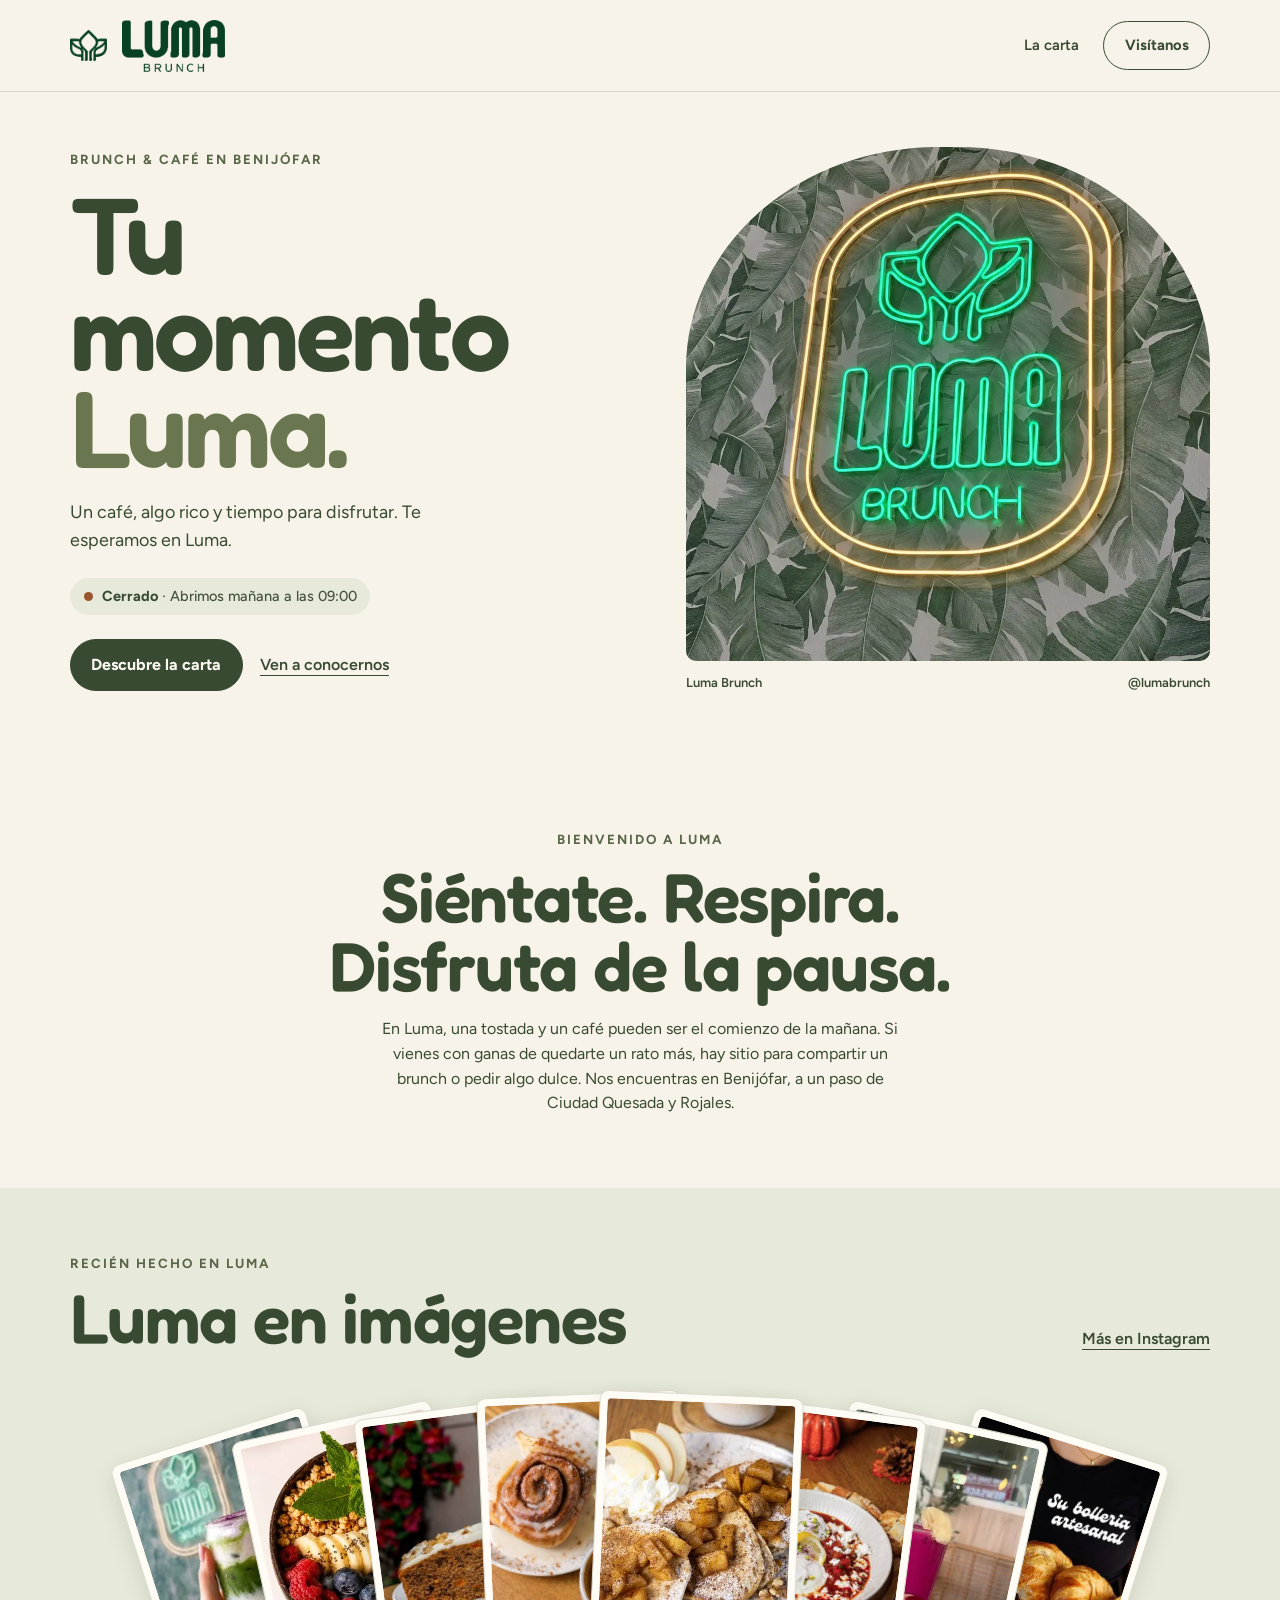
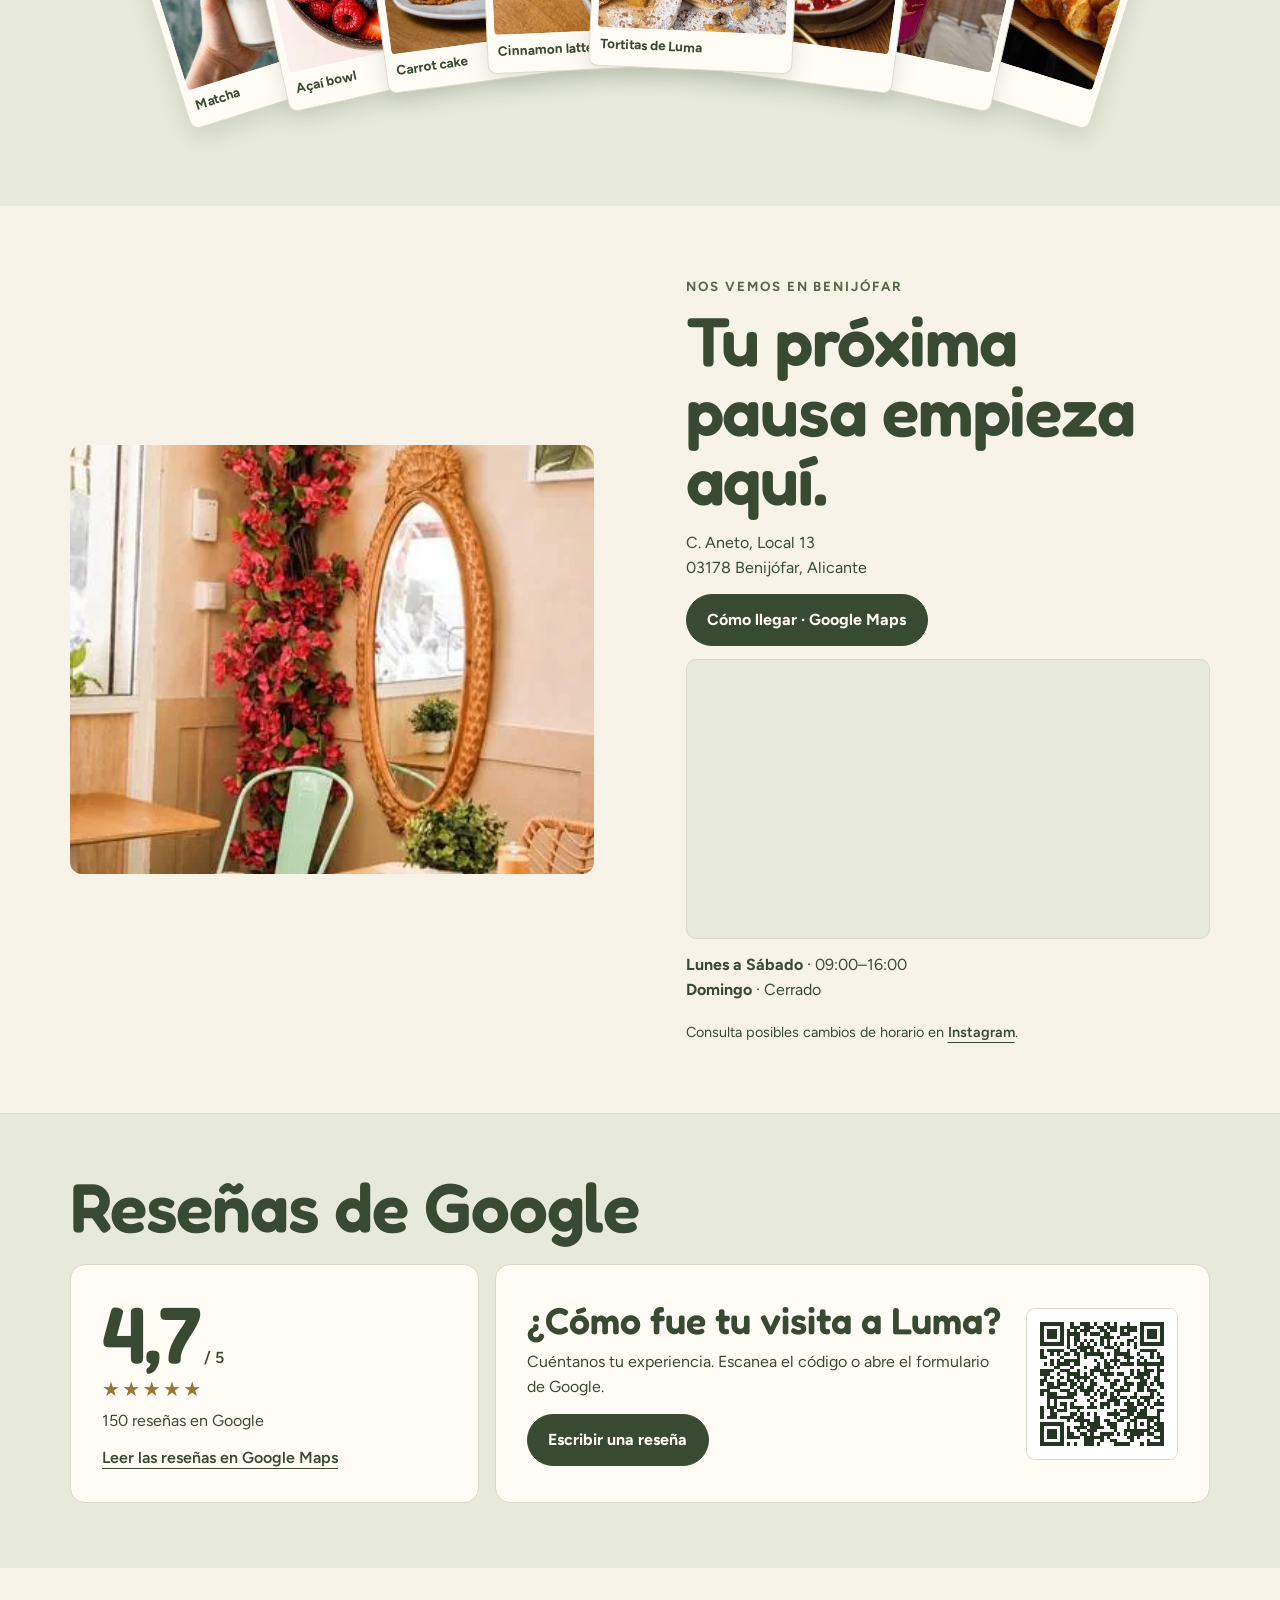
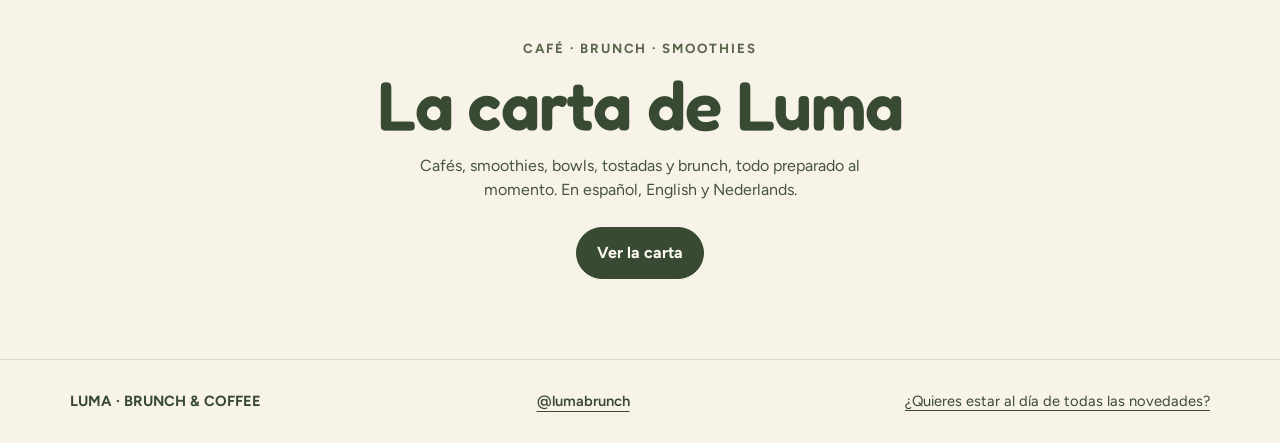
==== index.html @ 4e421f58 "SEO-basis: Restaurant- en Menu-gegevens, sitemap, robots, deelafbeelding, lichtere hero; carta als g" ====
<!doctype html>
<html lang="es">
<head>
<meta charset="utf-8">
<meta name="viewport" content="width=device-width,initial-scale=1">
<meta name="description" content="Brunch, desayunos y café en Benijófar, a un paso de Ciudad Quesada y Rojales. Tostadas, bowls, smoothies y zumos naturales. Lun–sáb 9:00–16:00.">
<link rel="canonical" href="https://luma-brunch.es/">
<link rel="icon" type="image/webp" href="home-assets/luma-flower.webp">
<meta name="theme-color" content="#f7f3e8">
<title>Brunch y desayunos en Benijófar | Luma Brunch &amp; Coffee</title>
<meta property="og:type" content="restaurant">
<meta property="og:site_name" content="Luma Brunch">
<meta property="og:locale" content="es_ES">
<meta property="og:url" content="https://luma-brunch.es/">
<meta property="og:title" content="Luma Brunch · Brunch y café en Benijófar">
<meta property="og:description" content="Brunch, desayunos, smoothies y bowls preparados al momento. Lun–sáb 9:00–16:00, Calle Aneto, Benijófar.">
<meta property="og:image" content="https://luma-brunch.es/home-assets/luma-compartir.jpg">
<meta property="og:image:width" content="1200">
<meta property="og:image:height" content="630">
<meta property="og:image:alt" content="Tortitas de Luma Brunch con manzana y canela">
<meta name="twitter:card" content="summary_large_image">
<script type="application/ld+json">{"@context":"https://schema.org","@type":"Restaurant","@id":"https://luma-brunch.es/#restaurant","name":"Luma Brunch","alternateName":"Luma Brunch & Coffee","description":"Brunch, desayunos, café de especialidad, smoothies, bowls y zumos naturales preparados al momento en Benijófar (Alicante), junto a Ciudad Quesada y Rojales.","url":"https://luma-brunch.es/","image":["https://luma-brunch.es/home-assets/luma-compartir.jpg","https://luma-brunch.es/home-assets/luma-neon.webp","https://luma-brunch.es/home-assets/interior.webp"],"logo":"https://luma-brunch.es/home-assets/luma-badge.webp","address":{"@type":"PostalAddress","streetAddress":"Calle Aneto, Local 13","addressLocality":"Benijófar","addressRegion":"Alicante","postalCode":"03178","addressCountry":"ES"},"hasMap":"https://maps.google.com/maps?cid=3795068254731016623","openingHoursSpecification":[{"@type":"OpeningHoursSpecification","dayOfWeek":["Monday","Tuesday","Wednesday","Thursday","Friday","Saturday"],"opens":"09:00","closes":"16:00"}],"servesCuisine":["Brunch","Desayunos","Café","Smoothies y bowls"],"priceRange":"€","hasMenu":"https://luma-brunch.es/carta/","areaServed":["Benijófar","Ciudad Quesada","Rojales","Costa Blanca"],"sameAs":["https://www.instagram.com/lumabrunch/","https://www.tiktok.com/@lumabrunch","https://maps.google.com/maps?cid=3795068254731016623"]}</script>
<link rel="preconnect" href="https://fonts.googleapis.com">
<link rel="preconnect" href="https://fonts.gstatic.com" crossorigin>
<link rel="stylesheet" href="https://fonts.googleapis.com/css2?family=Fredoka:wght@500;600;700&family=Figtree:wght@400;500;600;700&display=swap">
<style>
:root{--cream:#f7f3e8;--green:#394a32;--olive:#77815a;--line:#d9d9c9;--soft:#e7e9da;--paper:#fffcf5;--headline:Fredoka,"Arial Rounded MT Bold",system-ui,sans-serif;--body:Figtree,system-ui,sans-serif}
*{box-sizing:border-box}html{scroll-behavior:smooth}body{margin:0;background:var(--cream);color:var(--green);font:1rem/1.55 var(--body)}
a{color:inherit;text-decoration:none}img{display:block;width:100%;height:auto}button{font:inherit;color:inherit}a:focus-visible,button:focus-visible{outline:3px solid #96613b;outline-offset:4px}figure,p,h1,h2{margin:0}
.wrap{width:min(1140px,calc(100% - 72px));margin-inline:auto}
.skip{position:absolute;top:-100px}.skip:focus{top:8px;left:8px;background:var(--paper);z-index:12;padding:.75rem}
header{border-bottom:1px solid var(--line)}.top{display:flex;align-items:center;justify-content:space-between;gap:24px;min-height:91px}.brand{display:flex;align-items:center;gap:10px}.brand .flower{width:37px;height:37px;object-fit:contain}.brand .wordmark{width:113px;height:52px;object-fit:contain}
nav,.actions{display:flex;align-items:center;gap:24px;flex-wrap:wrap}nav a{font-size:.925rem;font-weight:600}
.button{display:inline-flex;align-items:center;justify-content:center;padding:.78rem 1.28rem;border-radius:100px;color:var(--paper);background:var(--green);border:1px solid var(--green);font-weight:700;min-height:44px}.outline{color:var(--green);background:transparent}.button:hover{background:#4d5d42;color:var(--paper)}.text-link{text-decoration:underline;text-underline-offset:5px;font-weight:600}
.eyebrow{font-weight:700;font-size:.83rem;letter-spacing:.15em;text-transform:uppercase;color:#586548}
.hero{padding-block:55px 59px;display:grid;grid-template-columns:1fr 1fr;gap:8%;align-items:center}.hero h1{font:600 clamp(4.2rem,8.5vw,8.15rem)/.89 var(--headline);letter-spacing:-.027em;margin:16px 0 22px}.hero h1 span{display:block;color:#697650}.intro{max-width:22rem;font-size:1.12rem}
.status{margin-top:24px;display:inline-flex;align-items:center;gap:9px;max-width:100%;padding:.48rem .85rem;border-radius:100px;background:var(--soft);font-weight:700;font-size:.91rem}.dot{width:9px;height:9px;border-radius:100%;background:#9b552e;flex:none}.status[data-state=open] .dot{background:#427345}.status .detail{font-weight:500;color:#46543d}
.hero h1 .hero-kicker{display:block;margin:0 0 16px;font:700 .83rem/1.55 var(--body);letter-spacing:.15em;text-transform:uppercase;color:#586548}.hero h1.hero-title-seo{margin-top:0}.actions{gap:17px;margin-top:24px}.hero-photo img{border-radius:48% 48% 10px 10px / 43% 43% 10px 10px;aspect-ratio:1.02;object-fit:cover}.hero-photo figcaption{display:flex;justify-content:space-between;gap:12px;margin-top:12px;font-size:.81rem;font-weight:600}

.welcome{text-align:center;padding:77px 0 72px}.welcome p:last-child{max-width:525px;margin:auto}.welcome h2{margin:12px 0 17px}
h2{font:600 clamp(2.5rem,5.4vw,4.6rem)/1 var(--headline);letter-spacing:-.018em}
.bar{background:var(--soft);padding:65px 0 62px;overflow:hidden}.bar h2{margin-top:9px}.bar-head{display:flex;align-items:end;justify-content:space-between;gap:20px}.bar-head .text-link{flex:none}
.fan{position:relative;height:clamp(240px,30vw,380px);margin:12px auto 0;max-width:1050px;isolation:isolate}.photo-card{--spread:clamp(55px,9vw,112px);--lift:12px;position:absolute;top:30px;left:50%;width:clamp(116px,16.8vw,204px);padding:7px 7px 11px;border:1px solid #dddccf;border-radius:9px;background:var(--paper);box-shadow:0 8px 22px #394a3226;text-align:left;cursor:pointer;transform:translateX(calc(-50% + var(--offset) * var(--spread))) translateY(calc(var(--distance) * var(--lift))) rotate(calc(var(--offset) * 5deg));z-index:calc(7 - var(--distance));transition:transform .28s ease,box-shadow .28s ease}
.photo-card img{aspect-ratio:.82;object-fit:cover;border-radius:4px}.photo-card span{display:block;padding:6px 3px 0;font-weight:700;font-size:.84rem}.photo-card:hover,.photo-card:focus-visible{z-index:10;transform:translateX(calc(-50% + var(--offset) * var(--spread))) translateY(calc(var(--distance) * var(--lift) - 13px)) rotate(0);box-shadow:0 13px 30px #394a3240}
.visit{display:grid;grid-template-columns:1fr 1fr;gap:8%;align-items:center;padding-block:70px}.visit img{border-radius:12px;aspect-ratio:1.22;object-fit:cover}.visit h2{margin:10px 0 17px}.visit address{font-style:normal}.hours{margin:14px 0 18px}.note{margin:15px 0 0;font-size:.9rem}
footer{border-top:1px solid var(--line);padding:22px 0}.footer{display:flex;align-items:center;justify-content:space-between;gap:14px;flex-wrap:wrap;font-size:.92rem}
dialog{border:1px solid var(--line);border-radius:12px;padding:14px;background:var(--paper);color:var(--green);max-width:min(90vw,620px);max-height:92dvh;overflow:auto}dialog::backdrop{background:#242e22c7}dialog img{max-height:69dvh;object-fit:contain;width:auto;max-width:100%;margin:auto;border-radius:6px}dialog figcaption{text-align:center;font-weight:700;margin-top:8px}dialog form{text-align:right;margin-bottom:8px}dialog button{cursor:pointer}
@media(max-width:850px){.bar{padding-bottom:44px}.bar-head{align-items:start;flex-direction:column}.fan{margin-top:10px}}
@media(max-width:700px){.wrap{width:calc(100% - 36px)}.top{min-height:72px;gap:10px}.brand .flower{width:29px;height:29px}.brand .wordmark{width:82px;height:38px}nav{gap:11px}nav .hide-small{display:none}nav .button{padding-inline:.83rem}.hero,.visit{grid-template-columns:1fr;gap:30px;padding-block:36px}.hero h1{font-size:clamp(3.65rem,14vw,5.3rem)}.hero-photo img{aspect-ratio:1.12}.welcome{padding-block:49px}.bar{padding-block:48px 34px}.fan{height:auto;display:flex;gap:9px;overflow-x:auto;scroll-snap-type:x mandatory;padding:8px 5px 16px;margin:17px -6px 0}.photo-card,.photo-card:hover,.photo-card:focus-visible{position:relative;inset:auto;flex:0 0 43%;max-width:175px;min-width:108px;transform:none;scroll-snap-align:start}.visit img{aspect-ratio:1.4}}
@media(prefers-reduced-motion:reduce){html{scroll-behavior:auto}.photo-card{transition:none}}

.reviews{background:var(--soft);border-top:1px solid var(--line);padding-block:58px 65px}
.reviews h2{margin:0 0 23px}
.review-grid{display:grid;grid-template-columns:minmax(0,.8fr) minmax(0,1.4fr);gap:16px}
.review-card{background:var(--paper);border:1px solid var(--line);border-radius:15px;padding:clamp(18px,3vw,31px)}
.review-rating{font:600 clamp(3rem,7vw,5rem)/.95 var(--headline);letter-spacing:-.03em;margin-bottom:6px}
.review-rating small{font:600 1rem var(--body);letter-spacing:0}
.review-stars{display:block;width:max-content;font-size:1.25rem;letter-spacing:.12em;line-height:1.1;color:#9a7537;margin-bottom:9px}
.review-card .text-link{display:inline-block;margin-top:12px}
.review-prompt{display:grid;grid-template-columns:minmax(0,1fr) clamp(110px,14vw,152px);gap:20px;align-items:center}
.review-prompt h3{font:600 clamp(1.55rem,3vw,2.35rem)/1.03 var(--headline);margin:0 0 10px}
.review-prompt .button{margin-top:15px}
.review-qr{display:block;background:white;border:1px solid var(--line);border-radius:9px;overflow:hidden}
.review-qr img{display:block;width:100%;height:auto;aspect-ratio:1}
@media(max-width:700px){.reviews{padding-block:44px 48px}.review-grid{grid-template-columns:1fr}}
@media(max-width:425px){.review-prompt{grid-template-columns:1fr}.review-qr{width:120px}}
.visit-map{display:block;width:100%;height:245px;margin:13px 0 0;border:1px solid var(--line);border-radius:10px;background:var(--soft)}
.menu-full{padding-block:60px;text-align:left}
.menu-full>h2{margin-bottom:20px}
.menu-language{display:flex;gap:8px;flex-wrap:wrap;margin-bottom:16px}
.menu-full button{cursor:pointer}

.menu-controls{position:sticky;top:0;z-index:11;background:var(--cream);padding:10px 0;border-block:1px solid var(--line)}
.menu-controls input{display:block;width:min(100%,380px);padding:10px 14px;border:1px solid #9ca288;border-radius:8px;background:var(--paper);color:var(--green);font:inherit}
.menu-categories{display:flex;flex-wrap:nowrap;gap:8px;overflow-x:auto;padding:8px 4px 3px}
.menu-categories a{white-space:nowrap;background:var(--paper);border:1px solid var(--line);padding:6px 12px;border-radius:99px;font-size:.9rem}
.menu-categories a[aria-current=true]{background:var(--green);color:var(--paper)}
.menu-category{padding-top:24px;scroll-margin-top:126px}
.menu-category h3{font:600 clamp(1.8rem,4vw,2.7rem)/1.05 var(--headline);margin:0 0 12px}
.menu-items{display:grid;grid-template-columns:repeat(2,minmax(0,1fr));gap:8px 16px}
.menu-item{border:1px solid var(--line);border-radius:10px;padding:10px 12px;background:var(--paper)}
.menu-item-heading{display:flex;justify-content:space-between;align-items:baseline;gap:10px}
.menu-item h4{margin:0;font-size:1rem}
.menu-item strong{white-space:nowrap}
.menu-item p,.menu-notes p{white-space:pre-line;margin:4px 0;font-size:.94rem}
.menu-notes{margin:10px 0 0}.menu-item img{max-width:250px;margin-top:8px;border-radius:8px}.menu-item summary{cursor:pointer}
.menu-empty{margin-top:18px}
@media(max-width:700px){.menu-full{padding-block:42px}.menu-items{grid-template-columns:1fr}}

.menu-lang-input{position:absolute;width:1px;height:1px;margin:0;overflow:hidden;clip-path:inset(50%)}
.menu-language label{cursor:pointer}
.menu-panel{display:none}
.menu-full [hidden]{display:none!important}
#luma-lang-es:checked~#luma-menu-es,#luma-lang-en:checked~#luma-menu-en,#luma-lang-nl:checked~#luma-menu-nl{display:block}
#luma-lang-es:checked~.menu-language [for=luma-lang-es],#luma-lang-en:checked~.menu-language [for=luma-lang-en],#luma-lang-nl:checked~.menu-language [for=luma-lang-nl]{background:var(--green);color:var(--paper)}
#luma-lang-es:focus-visible~.menu-language [for=luma-lang-es],#luma-lang-en:focus-visible~.menu-language [for=luma-lang-en],#luma-lang-nl:focus-visible~.menu-language [for=luma-lang-nl]{outline:3px solid #96613b;outline-offset:4px}
.menu-categories a[aria-current=true]{background:var(--green);color:var(--paper)}

.menu-link{text-align:center;padding:70px 0 80px}.menu-link h2{margin:12px 0 14px}.menu-link p:not(.eyebrow){max-width:30rem;margin:0 auto 24px;color:#46543d}
.newsletter-trigger{border:0;padding:8px 0;background:none;color:inherit;cursor:pointer;font:inherit;text-decoration:underline;text-underline-offset:4px}
.newsletter-dialog{box-sizing:border-box;width:min(580px,calc(100% - 24px));max-height:calc(100% - 24px);overflow:auto;padding:18px;border:1px solid #d9d9c9;border-radius:16px;background:#f7f3e8;color:#394a32}
.newsletter-dialog::backdrop{background:#232d22ad}
.newsletter-close{display:block;margin-left:auto;min-width:44px;min-height:44px;border:0;border-radius:6px;background:transparent;color:inherit;font-size:24px;cursor:pointer}
.newsletter-dialog .nl-top{display:flex;align-items:flex-start;justify-content:space-between;text-align:left;padding:4px 6px 14px;margin:0}.newsletter-dialog .nl-logo{width:64px;height:auto;display:block;margin:0}.newsletter-dialog .nl-top .newsletter-close{margin:0}
.newsletter-dialog .nl-form,.newsletter-dialog .nl-done{padding:0 6px 4px;margin:0;text-align:left}
.newsletter-dialog h2{font:600 clamp(2rem,6vw,2.7rem)/1 var(--headline);letter-spacing:-.018em;margin:0 0 12px}.newsletter-dialog h2 span{color:#697650}
.newsletter-dialog .nl-lead{font-size:1rem;margin:0 0 18px;color:#46543d}
.nl-field{display:block;margin-bottom:14px}.nl-field span{display:block;font-weight:700;font-size:.9rem;margin-bottom:6px}
.nl-field input{box-sizing:border-box;width:100%;min-height:46px;padding:.65rem .9rem;border:1px solid #c9ccb8;border-radius:10px;background:var(--paper);color:var(--green);font:inherit;font-size:1rem}
.nl-field input:focus-visible{outline:3px solid #96613b;outline-offset:2px;border-color:var(--green)}
.nl-check{display:flex;gap:10px;align-items:flex-start;margin:4px 0 18px;font-size:.88rem;line-height:1.45;cursor:pointer}.nl-check input{width:20px;height:20px;margin:1px 0 0;flex:none;accent-color:var(--green)}
.nl-hp{position:absolute!important;left:-9999px;width:1px;height:1px;overflow:hidden}
.nl-submit{width:100%;cursor:pointer;font-size:1rem}.nl-submit[disabled]{opacity:.6;cursor:wait}
.newsletter-dialog .nl-msg{min-height:1.2em;margin:10px 0 0;font-weight:600;color:#9b552e}
.newsletter-dialog .nl-legal{margin:14px 6px 2px;font-size:.78rem;color:#6c7161}
.newsletter-dialog p{margin:8px 0;font-size:13px}

.visit-directions{display:flex;align-items:center;gap:12px;flex-wrap:wrap;margin-top:14px}
.visit-directions .button{max-width:100%}
.visit-map{height:clamp(225px,34vw,280px)}
</style>
<link rel="stylesheet" href="tostada-options.css">
</head>
<body id="inicio">
<a class="skip" href="#contenido">Saltar al contenido</a>
<header>
  <div class="wrap top">
    <a class="brand" href="#inicio" aria-label="Luma Brunch"><img class="flower" src="home-assets/luma-flower.webp" alt=""><img class="wordmark" src="home-assets/luma-wordmark.webp" alt=""></a>
    <nav aria-label="Navegación principal">
      <a href="carta/">La carta</a><a class="button outline" href="#visitanos">Visítanos</a>
    </nav>
  </div>
</header>
<main id="contenido">
  <section class="wrap hero" aria-labelledby="hero-title">
    <div>
      <h1 id="hero-title" class="hero-title-seo"><span class="eyebrow hero-kicker">Brunch &amp; café en Benijófar</span>Tu momento <span>Luma.</span></h1>
      <p class="intro">Un café, algo rico y tiempo para disfrutar. Te esperamos en Luma.</p>
      <div class="status" id="opening-status" aria-live="polite"><span class="dot" aria-hidden="true"></span><span><span id="opening-label">Horario</span><span class="detail" id="opening-detail"> · Lun–sáb 09:00–16:00</span></span></div>
      <div class="actions"><a class="button" href="carta/">Descubre la carta</a><a class="text-link" href="#visitanos">Ven a conocernos</a></div>
    </div>
    <figure class="hero-photo"><img src="home-assets/luma-neon.webp" alt="Letrero luminoso de Luma Brunch en el interior del local, Benijófar" width="1000" height="1333" fetchpriority="high"><figcaption><span>Luma Brunch</span><span>@lumabrunch</span></figcaption></figure>
  </section>

  <section class="wrap welcome" aria-labelledby="welcome-title">
    <p class="eyebrow">Bienvenido a Luma</p>
    <h2 id="welcome-title">Siéntate. Respira.<br>Disfruta de la pausa.</h2>
    <p>En Luma, una tostada y un café pueden ser el comienzo de la mañana. Si vienes con ganas de quedarte un rato más, hay sitio para compartir un brunch o pedir algo dulce. Nos encuentras en Benijófar, a un paso de Ciudad Quesada y Rojales.</p>
  </section>
  <section class="bar" id="barra" aria-labelledby="bar-title">
    <div class="wrap">
      <div class="bar-head"><div><p class="eyebrow">Recién hecho en Luma</p><h2 id="bar-title">Luma en imágenes</h2></div><a class="text-link" href="https://www.instagram.com/lumabrunch/">Más en Instagram</a></div>
      <div class="fan">
        <button type="button" class="photo-card" style="--offset:-3.5;--distance:3" aria-haspopup="dialog"><img src="home-assets/matcha.webp" alt="" loading="lazy"><span>Matcha</span></button>
        <button type="button" class="photo-card" style="--offset:-2.5;--distance:2" aria-haspopup="dialog"><img src="home-assets/acai.webp" alt="" loading="lazy"><span>Açaí bowl</span></button>
        <button type="button" class="photo-card" style="--offset:-1.5;--distance:1" aria-haspopup="dialog"><img src="home-assets/carrot-cake.webp" alt="" loading="lazy"><span>Carrot cake</span></button>
        <button type="button" class="photo-card" style="--offset:-0.5;--distance:0" aria-haspopup="dialog"><img src="home-assets/cinnamon-latte.webp" alt="" loading="lazy"><span>Cinnamon latte</span></button>
        <button type="button" class="photo-card" style="--offset:0.5;--distance:0" aria-haspopup="dialog"><img src="home-assets/tortitas.webp" alt="" loading="lazy"><span>Tortitas de Luma</span></button>
        <button type="button" class="photo-card" style="--offset:1.5;--distance:1" aria-haspopup="dialog"><img src="home-assets/shakshuka.webp" alt="" loading="lazy"><span>Shakshuka</span></button>
        <button type="button" class="photo-card" style="--offset:2.5;--distance:2" aria-haspopup="dialog"><img src="home-assets/pink-dragon.webp" alt="" loading="lazy"><span>Pink Dragon</span></button>
        <button type="button" class="photo-card" style="--offset:3.5;--distance:3" aria-haspopup="dialog"><img src="home-assets/croissants.webp" alt="" loading="lazy"><span>Croissants</span></button>
      </div>
    </div>
  </section>
  <section class="wrap visit" id="visitanos" aria-labelledby="visit-title">
    <img src="home-assets/interior.webp" alt="Interior de Luma Brunch" loading="lazy">
    <div><p class="eyebrow">Nos vemos en Benijófar</p><h2 id="visit-title">Tu próxima pausa empieza aquí.</h2>
    <address>C. Aneto, Local 13<br>03178 Benijófar, Alicante</address>
    <div class="visit-directions"><a class="button" href="https://maps.google.com/maps?cid=3795068254731016623" target="_blank" rel="noopener">Cómo llegar · Google Maps</a></div>
    <iframe class="visit-map" src="https://www.google.com/maps?cid=3795068254731016623&amp;z=18&amp;hl=es&amp;output=embed" title="Luma Brunch · C. Aneto, Local 13, en Google Maps" loading="lazy" referrerpolicy="strict-origin-when-cross-origin" allowfullscreen></iframe>
    <p class="hours"><strong>Lunes a Sábado</strong> · 09:00–16:00<br><strong>Domingo</strong> · Cerrado</p>
    
    <p class="note">Consulta posibles cambios de horario en <a class="text-link" href="https://www.instagram.com/stories/highlights/18097013110652915/">Instagram</a>.</p></div>
  </section>

  <section class="reviews" id="resenas" aria-labelledby="reviews-title">
    <div class="wrap">
      <h2 id="reviews-title">Reseñas de Google</h2>
      <div class="review-grid">
        <div class="review-card">
          <p class="review-rating">4,7<small> / 5</small></p>
          <span class="review-stars" aria-hidden="true">★★★★★</span>
          <p>150 reseñas en Google</p>
          <a class="text-link" href="https://www.google.com/maps/search/?api=1&amp;query=Luma+Brunch+Calle+Aneto+13+Benijofar&amp;query_place_id=ChIJ2-4PcumvYw0Rr5madXjKqjQ" target="_blank" rel="noopener">Leer las reseñas en Google Maps</a>
        </div>
        <div class="review-card review-prompt">
          <div>
            <h3>¿Cómo fue tu visita a Luma?</h3>
            <p>Cuéntanos tu experiencia. Escanea el código o abre el formulario de Google.</p>
            <a class="button" href="https://search.google.com/local/writereview?placeid=ChIJ2-4PcumvYw0Rr5madXjKqjQ" target="_blank" rel="noopener">Escribir una reseña</a>
          </div>
          <a class="review-qr" href="https://search.google.com/local/writereview?placeid=ChIJ2-4PcumvYw0Rr5madXjKqjQ" target="_blank" rel="noopener" aria-label="Abrir el formulario de reseñas de Google">
            <img src="[data-uri]" alt="Código QR para escribir una reseña de Luma Brunch en Google" width="152" height="152" loading="lazy">
          </a>
        </div>
      </div>
    </div>
  </section>
<section class="wrap menu-full menu-link" id="carta" aria-labelledby="menu-title">
  <p class="eyebrow">Café · Brunch · Smoothies</p>
  <h2 id="menu-title">La carta de Luma</h2>
  <p>Cafés, smoothies, bowls, tostadas y brunch, todo preparado al momento. En español, English y Nederlands.</p>
  <a class="button" href="carta/">Ver la carta</a>
</section>
</main>
<footer><div class="wrap footer"><strong>LUMA · BRUNCH &amp; COFFEE</strong><a class="text-link" href="https://www.instagram.com/lumabrunch/">@lumabrunch</a><button class="newsletter-trigger" id="newsletter-trigger" type="button" aria-haspopup="dialog">¿Quieres estar al día de todas las novedades?</button></div></footer>
<dialog id="newsletter" class="newsletter-dialog" aria-labelledby="nl-title">
  <form method="dialog" class="nl-top"><img class="nl-logo" src="home-assets/luma-badge.webp" alt="Luma Brunch" width="84" height="111"><button class="newsletter-close" aria-label="Cerrar" autofocus>×</button></form>
  <form class="nl-form" id="nl-form" novalidate>
    <h2 id="nl-title">Un momento Luma<br><span>en tu correo.</span></h2>
    <p class="nl-lead">Recibe las novedades de Luma, los especiales de brunch y las bebidas de temporada.</p>
    <label class="nl-field"><span>Nombre</span><input name="naam" type="text" autocomplete="given-name" maxlength="100"></label>
    <label class="nl-field"><span>Correo electrónico</span><input name="email" type="email" autocomplete="email" placeholder="nombre@ejemplo.com" required maxlength="254"></label>
    <label class="nl-hp" aria-hidden="true">Web<input name="web" type="text" tabindex="-1" autocomplete="off"></label>
    <label class="nl-check"><input name="toestemming" type="checkbox" required><span>Acepto recibir correos de Luma Brunch con novedades y ofertas. Puedo darme de baja en cualquier momento.</span></label>
    <button class="button nl-submit" type="submit">Suscribirme</button>
    <p class="nl-msg" role="status" aria-live="polite"></p>
  </form>
  <div class="nl-done" hidden>
    <h2>¡Gracias! <span>💚</span></h2>
    <p>Ya estás en la lista. Muy pronto recibirás nuestras novedades.</p>
  </div>
  <p class="nl-legal">Luma Brunch usará tu nombre y correo solo para enviarte novedades. Puedes darte de baja en cualquier momento desde el enlace de nuestros correos.</p>
</dialog>
<dialog id="photo-dialog" aria-labelledby="photo-title">
  <form method="dialog"><button class="button outline">Cerrar</button></form>
  <figure><img id="full-photo" alt=""><figcaption id="photo-title"></figcaption></figure>
</dialog>
<script>
const localClock = new Intl.DateTimeFormat("en-GB", {
  timeZone: "Europe/Madrid", weekday: "short", hour: "2-digit", minute: "2-digit", hourCycle: "h23"
});

function openingStatus(date) {
  const parts = Object.fromEntries(localClock.formatToParts(date).map(({type, value}) => [type, value]));
  const minutes = Number(parts.hour) * 60 + Number(parts.minute);
  if (parts.weekday === "Sun") return ["closed", "Cerrado", "Abrimos mañana a las 09:00"];
  if (minutes < 540) return ["closed", "Cerrado", "Abrimos hoy a las 09:00"];
  if (minutes < 960) return ["open", "Abierto ahora", "Hasta las 16:00"];
  return ["closed", "Cerrado", parts.weekday === "Sat" ? "Abrimos el lunes a las 09:00" : "Abrimos mañana a las 09:00"];
}

function updateHours() {
  const [state, label, detail] = openingStatus(new Date());
  document.getElementById("opening-status").dataset.state = state;
  const labelNode = document.getElementById("opening-label");
  const detailNode = document.getElementById("opening-detail");
  if (labelNode.textContent !== label) labelNode.textContent = label;
  if (detailNode.textContent !== " · " + detail) detailNode.textContent = " · " + detail;
}

updateHours();
setInterval(updateHours, 15000);
document.addEventListener("visibilitychange", updateHours);

const dialog = document.getElementById("photo-dialog");
const fullPhoto = document.getElementById("full-photo");
const title = document.getElementById("photo-title");
document.querySelectorAll(".photo-card").forEach(card => {
  card.addEventListener("click", () => {
    fullPhoto.src = card.querySelector("img").src;
    title.textContent = card.querySelector("span").textContent;
    dialog.showModal();
  });
});
dialog.addEventListener("click", event => {
  if (event.target === dialog) dialog.close();
});
</script>


<script>
document.querySelectorAll('.menu-panel').forEach(panel => {
  const search = panel.querySelector('input[type=search]');
  const categories = [...panel.querySelectorAll('.menu-category')];
  const navigation = panel.querySelector('.menu-categories');
  const links = [...navigation.querySelectorAll('a')];
  const empty = panel.querySelector('.menu-empty');
  search.hidden = false;

  function filter() {
    const query = search.value.trim().toLocaleLowerCase(panel.lang);
    for (const category of categories) {
      const items = [...category.querySelectorAll('.menu-item')];
      for (const item of items) {
        const name = item.querySelector('h4').textContent;
        const description = item.querySelector('p')?.textContent ?? '';
        item.hidden = !(name + ' ' + description).toLocaleLowerCase(panel.lang).includes(query);
      }
      const notes = category.querySelector('.menu-notes');
      if (notes) notes.hidden = Boolean(query);
      category.hidden = items.every(item => item.hidden);
    }
    empty.hidden = categories.some(category => !category.hidden);
  }

  search.addEventListener('input', filter);
  navigation.addEventListener('click', event => {
    if (event.target.closest('a') && search.value) {
      search.value = '';
      filter();
    }
  });

  const controls = panel.querySelector('.menu-controls');
  let current;
  function highlight() {
    if (!panel.getClientRects().length) return;
    const threshold = controls.getBoundingClientRect().bottom + 30;
    let next;
    if (!search.value.trim()) {
      for (const category of categories) {
        if (category.getBoundingClientRect().top > threshold) break;
        next = category.id;
      }
    }
    if (next === current) return;
    current = next;
    for (const link of links) {
      if (link.hash === '#' + current) {
        link.setAttribute('aria-current','true');
        const offset = link.getBoundingClientRect().left - navigation.getBoundingClientRect().left;
        if (offset < 0 || offset + link.offsetWidth > navigation.clientWidth) navigation.scrollLeft += offset - 5;
      } else {
        link.removeAttribute('aria-current');
      }
    }
  }
  let queued = false;
  window.addEventListener('scroll', () => {
    if (queued) return;
    queued = true;
    requestAnimationFrame(() => {
      queued = false;
      highlight();
    });
  }, {passive:true});
  search.addEventListener('input', highlight);
});
</script>
<script>
(() => {
  const SUPABASE_URL = 'https://gkrdhidgaimvnjbrkpqh.supabase.co';
  const SUPABASE_KEY = 'sb_publishable_pi4sOvXDpl67TLaq5E_BWQ_-N1vnGEa';
  const dialog = document.getElementById('newsletter');
  const form = document.getElementById('nl-form');
  const done = dialog.querySelector('.nl-done');
  const msg = form.querySelector('.nl-msg');
  const btn = form.querySelector('.nl-submit');
  const params = new URLSearchParams(location.search);
  const bron = ['qr','instagram','tiktok'].includes(params.get('suscribir')) ? params.get('suscribir') : 'website';
  const taal = () => {
    let saved = null; try { saved = localStorage.getItem('luma-lang'); } catch (e) {}
    const v = saved || (navigator.language || 'es').slice(0,2);
    return ['es','en','nl'].includes(v) ? v : 'es';
  };
  const open = () => dialog.showModal();
  document.getElementById('newsletter-trigger').addEventListener('click', open);
  if (params.has('suscribir')) addEventListener('load', open);
  form.addEventListener('submit', async (e) => {
    e.preventDefault();
    msg.textContent = '';
    if (form.web.value) return;
    const email = form.email.value.trim();
    if (!/^[^@\s]+@[^@\s]+\.[^@\s]+$/.test(email)) { msg.textContent = 'Revisa tu correo electrónico.'; form.email.focus(); return; }
    if (!form.toestemming.checked) { msg.textContent = 'Marca la casilla para poder suscribirte.'; return; }
    btn.disabled = true; btn.textContent = 'Enviando…';
    try {
      const r = await fetch(SUPABASE_URL + '/rest/v1/rpc/aanmelden', {
        method: 'POST',
        headers: { 'Content-Type': 'application/json', apikey: SUPABASE_KEY },
        body: JSON.stringify({ p_email: email, p_naam: form.naam.value.trim(), p_taal: taal(), p_bron: bron, p_toestemming: true })
      });
      if (!r.ok) throw new Error(r.status);
      form.hidden = true; done.hidden = false;
    } catch (err) {
      msg.textContent = 'Algo ha fallado. Inténtalo de nuevo en un momento.';
    } finally {
      btn.disabled = false; btn.textContent = 'Suscribirme';
    }
  });
})();
</script>
</body>
</html>
---- tostada-options.css ----
.tostada-options {
  display: grid;
  grid-template-columns: repeat(2, minmax(0, 1fr));
  gap: 12px;
}
.tostada-option-group {
  background: #fffcf5;
  border: 1px solid #d9d9c9;
  border-radius: 10px;
  padding: 12px 14px;
}
.tostada-option-group h4 {
  font-size: 1rem;
  margin: 0 0 6px;
}
.tostada-option-group ul {
  list-style: none;
  margin: 0;
  padding: 0;
}
.tostada-option-group li {
  display: flex;
  justify-content: space-between;
  align-items: baseline;
  gap: 14px;
  padding: 6px 0;
}
.tostada-option-group li + li {
  border-top: 1px solid #ebe7da;
}
.tostada-option-group strong {
  flex-shrink: 0;
  white-space: nowrap;
}
@media (max-width: 640px) {
  .tostada-options { grid-template-columns: 1fr; }
}
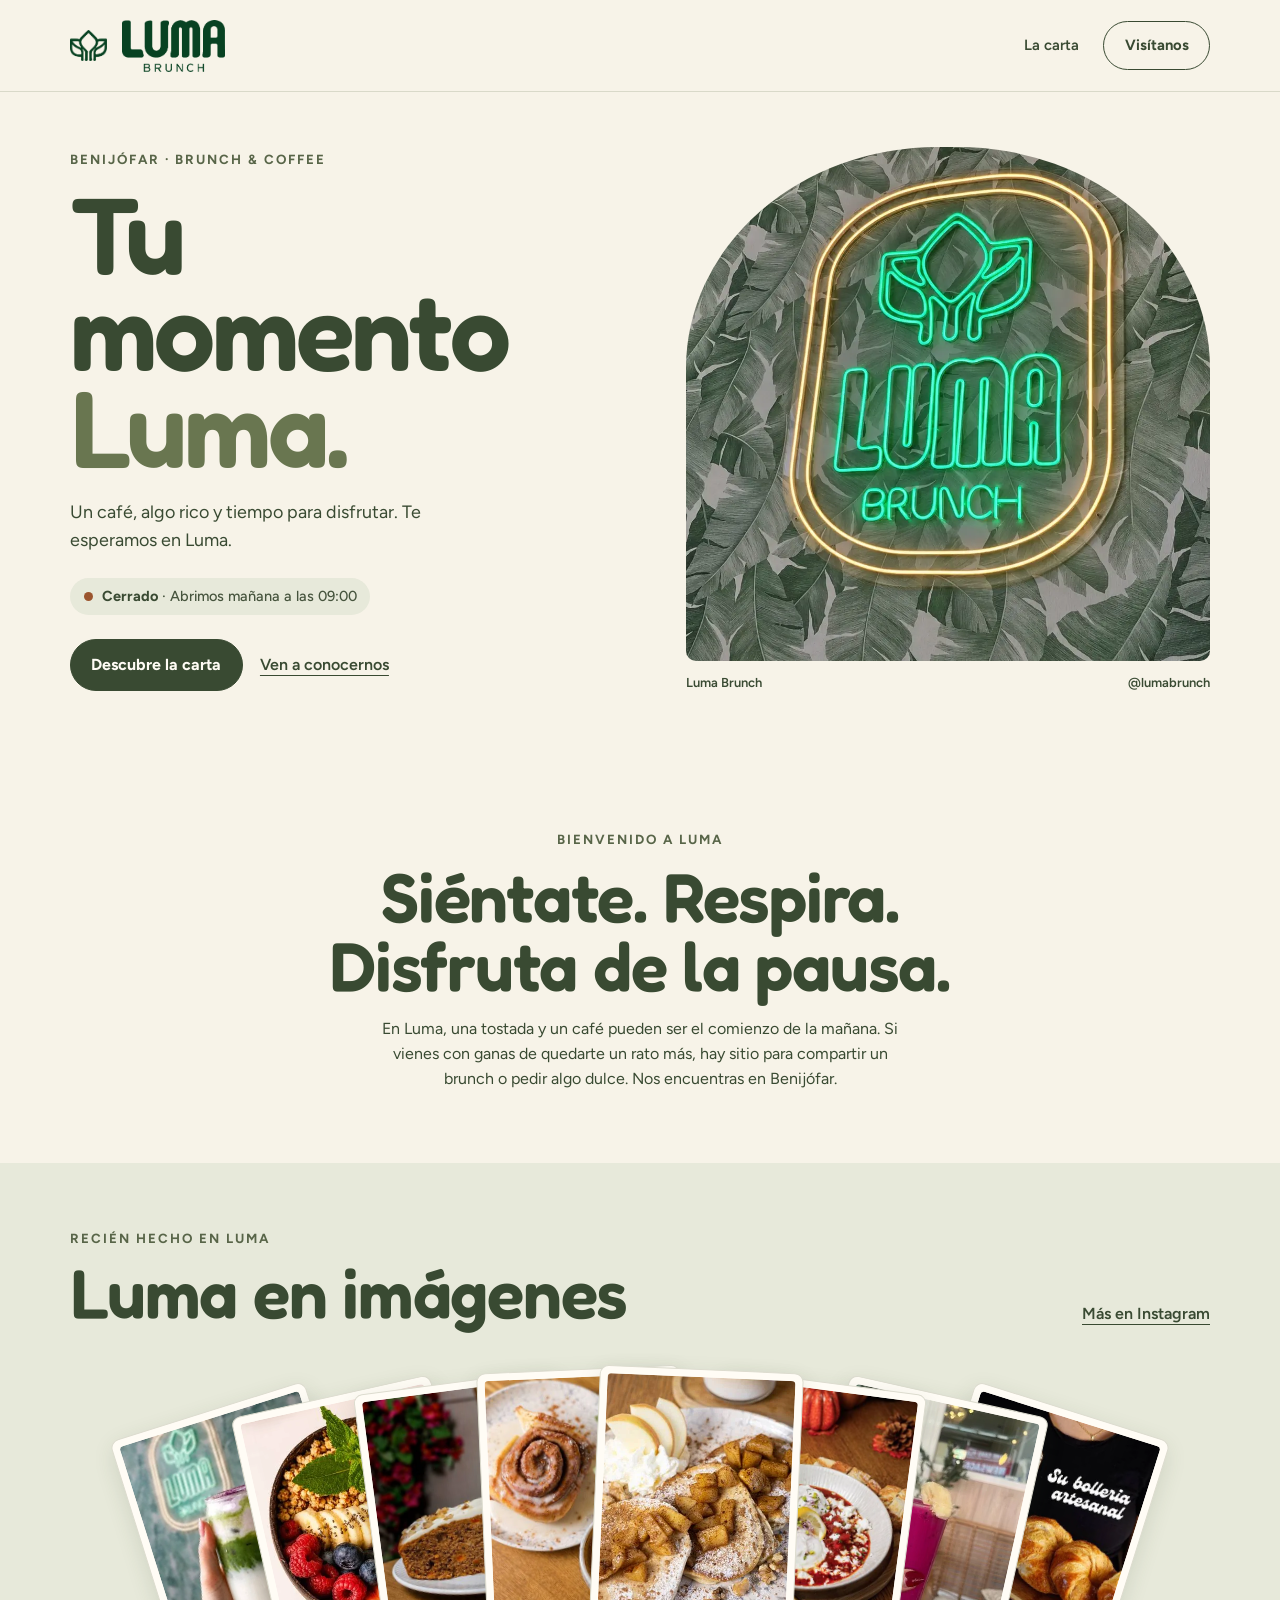
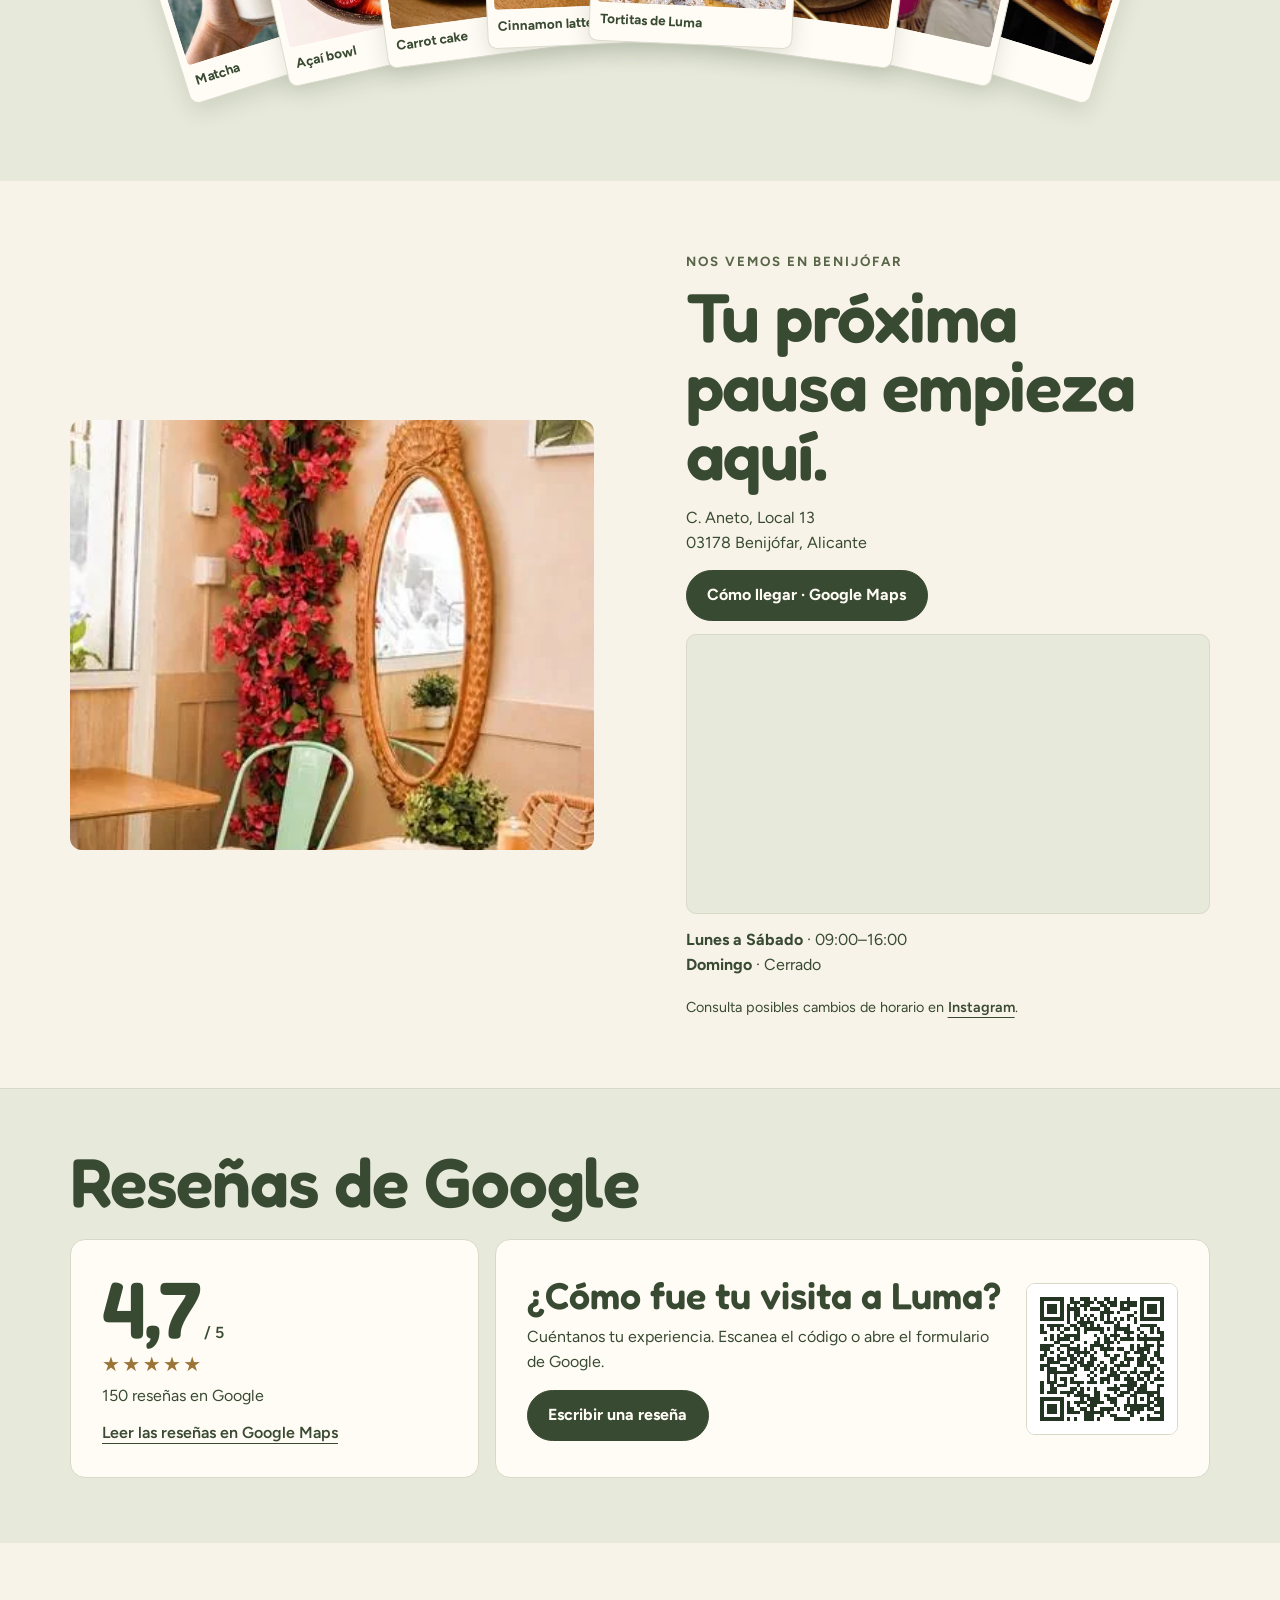
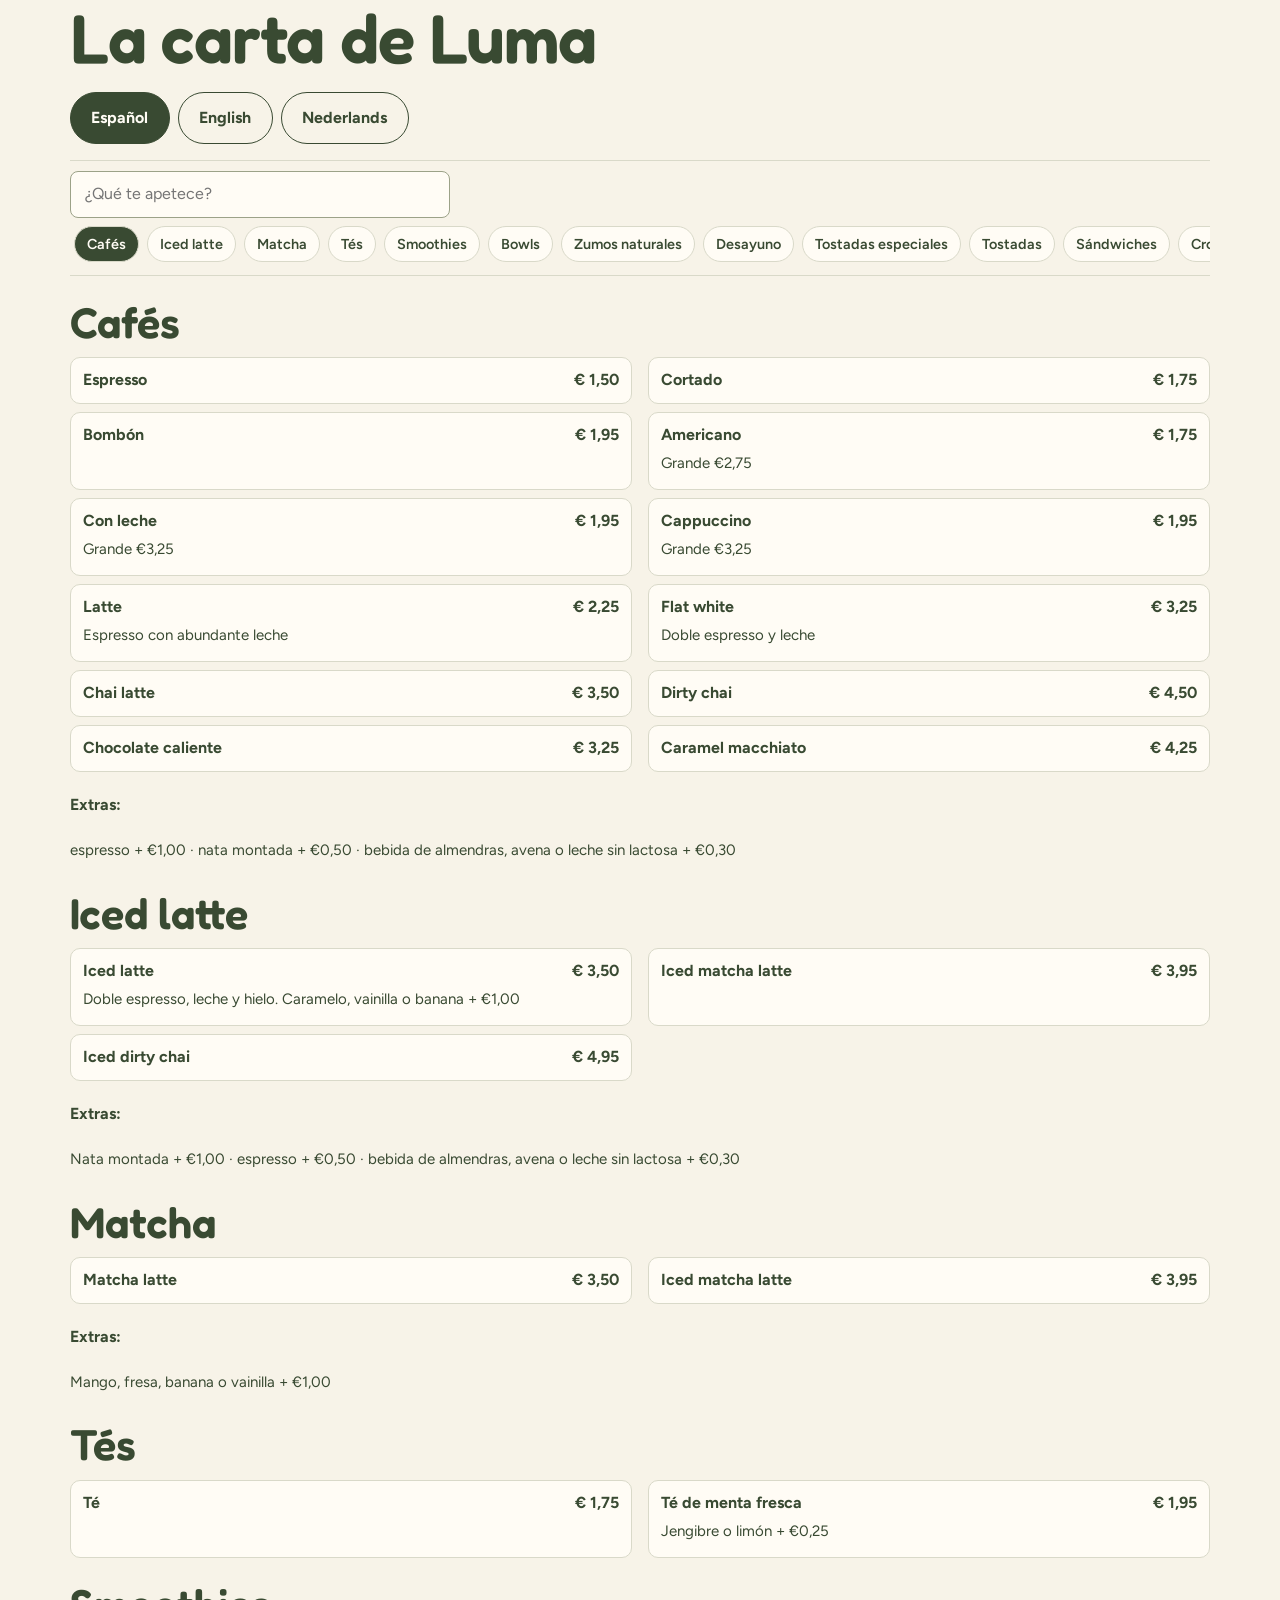
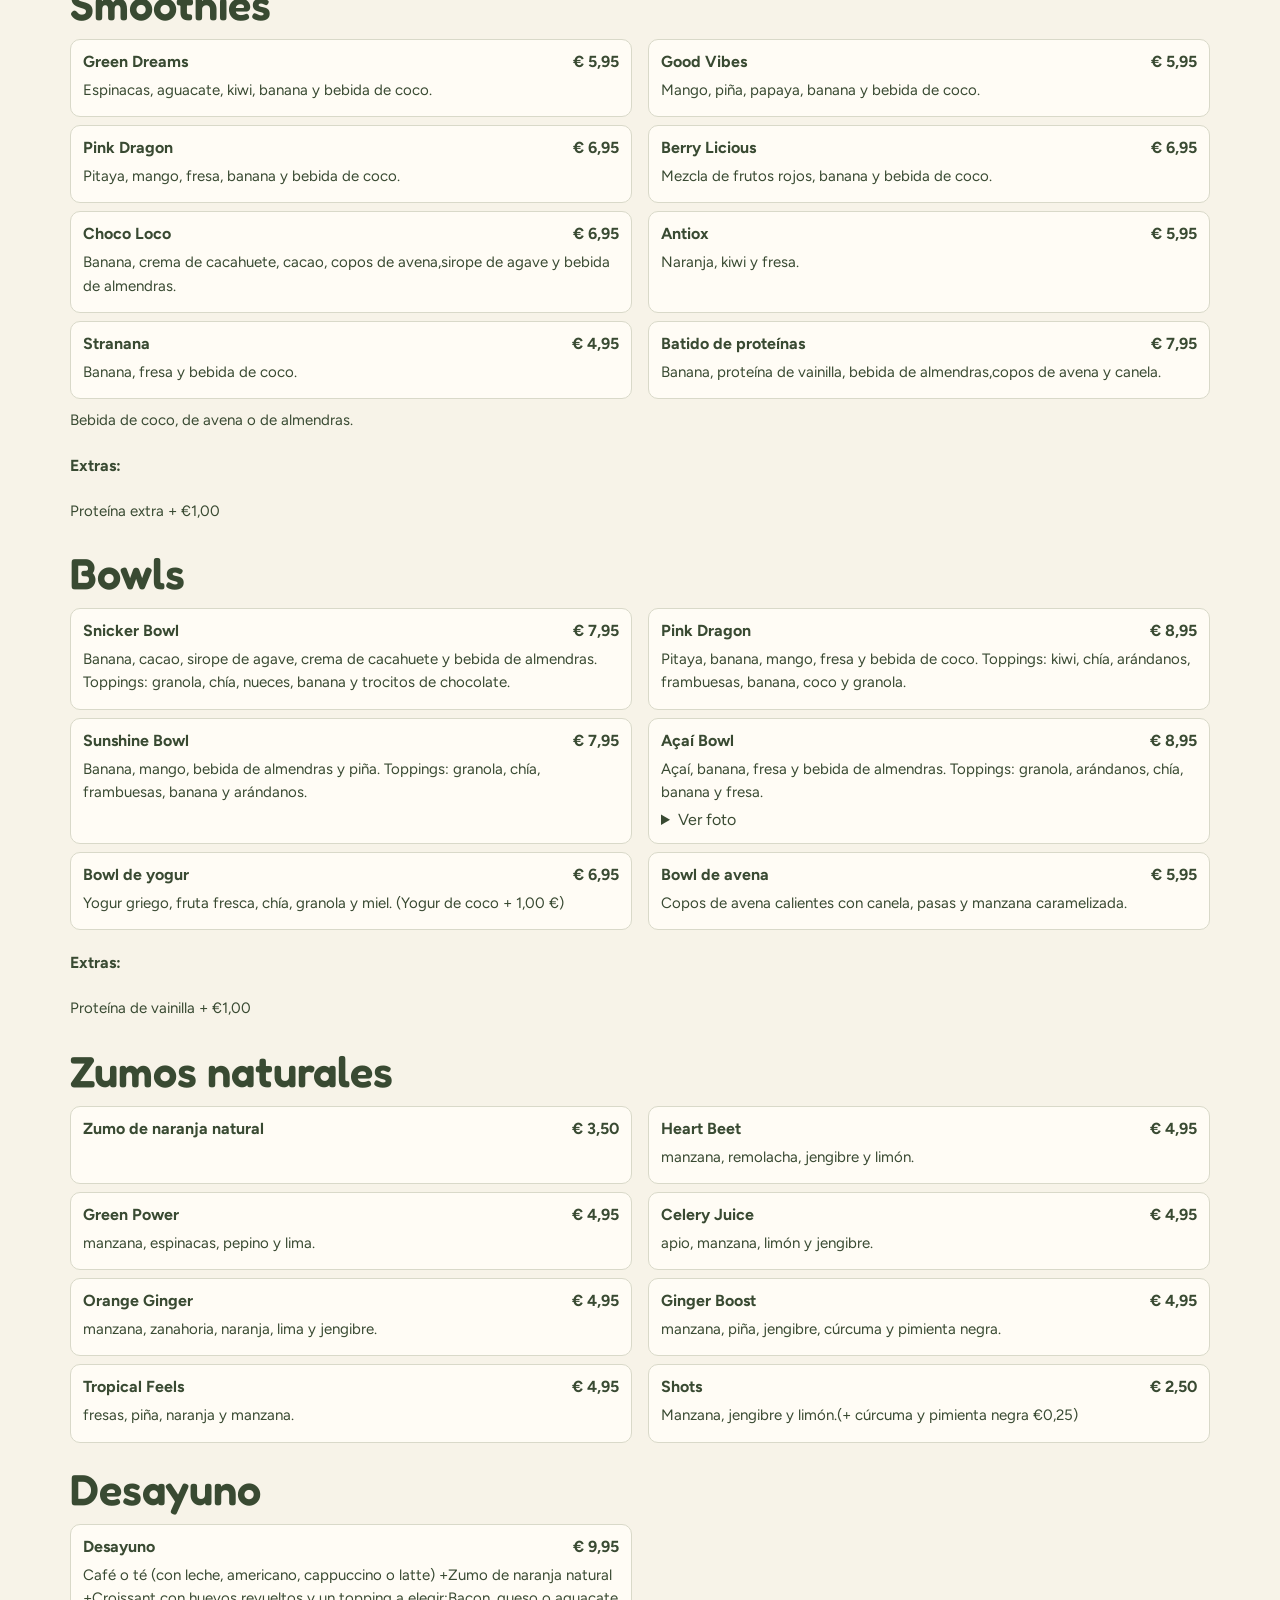
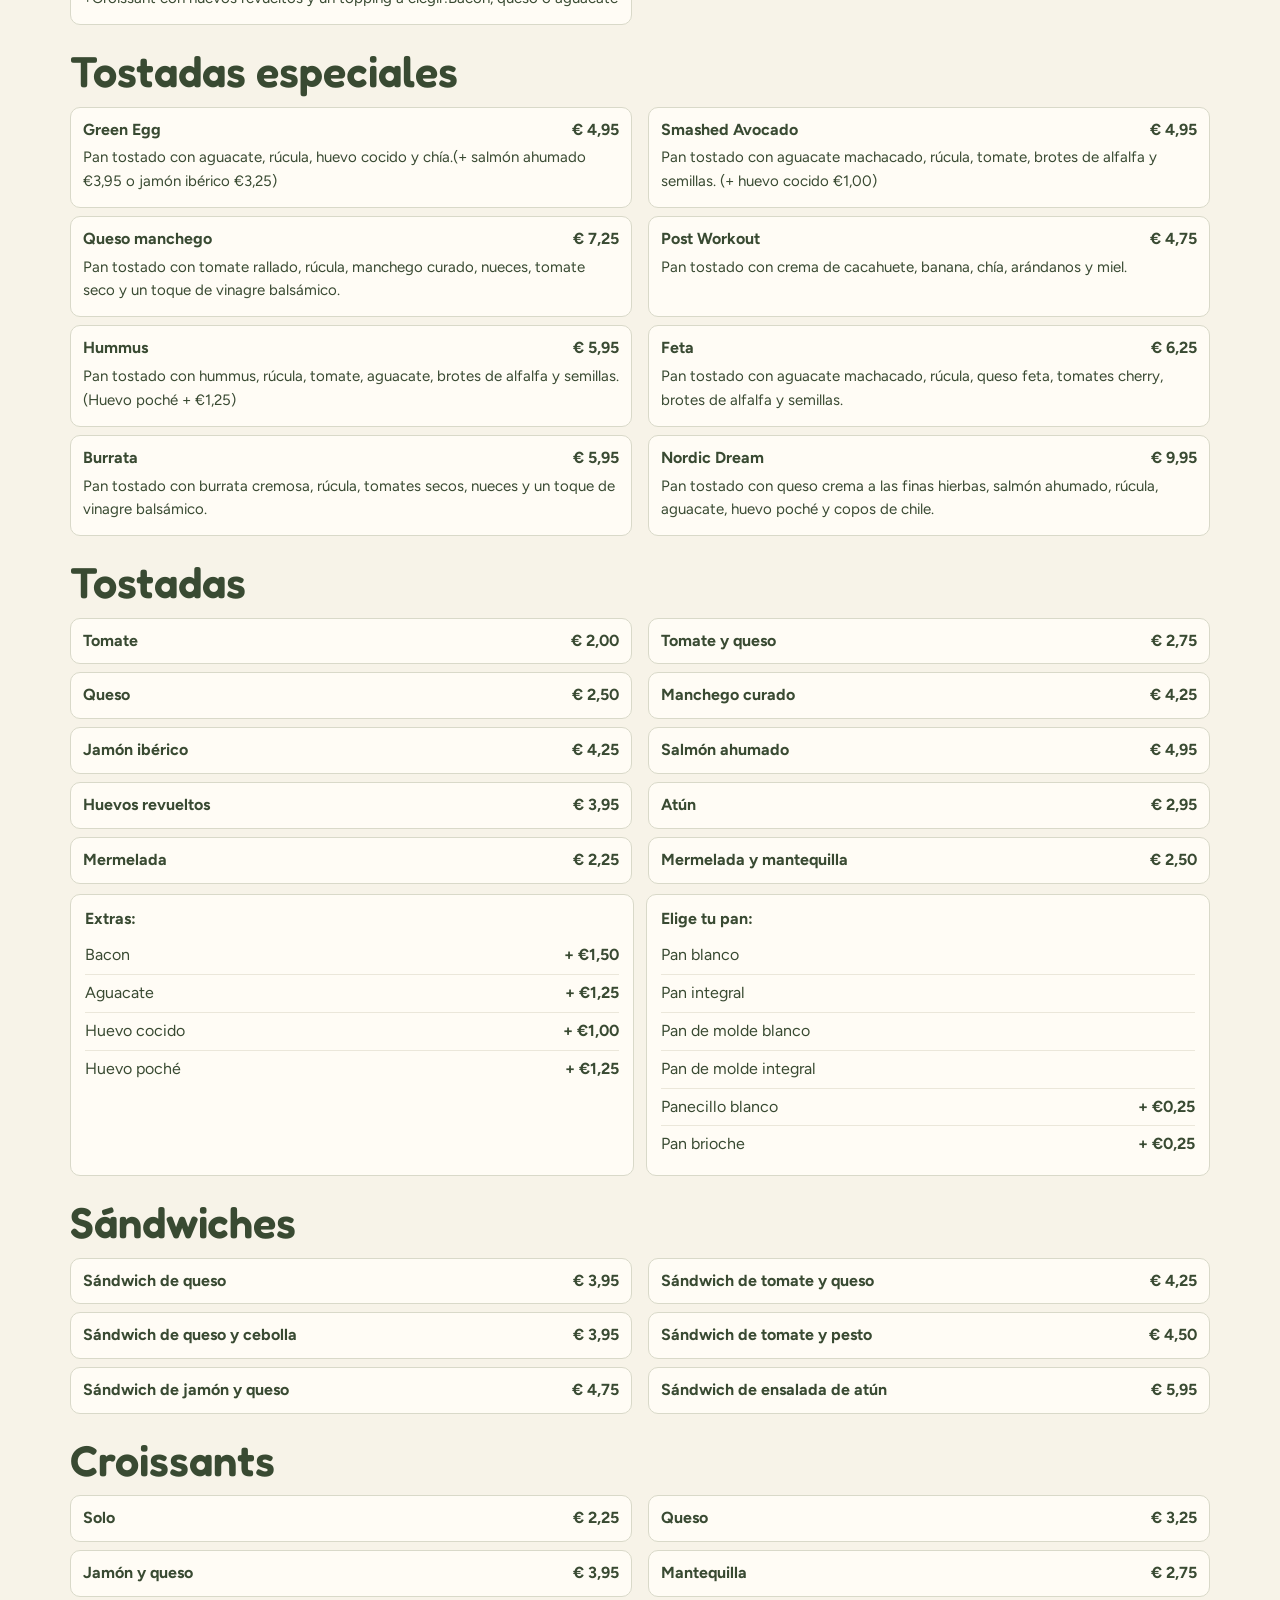
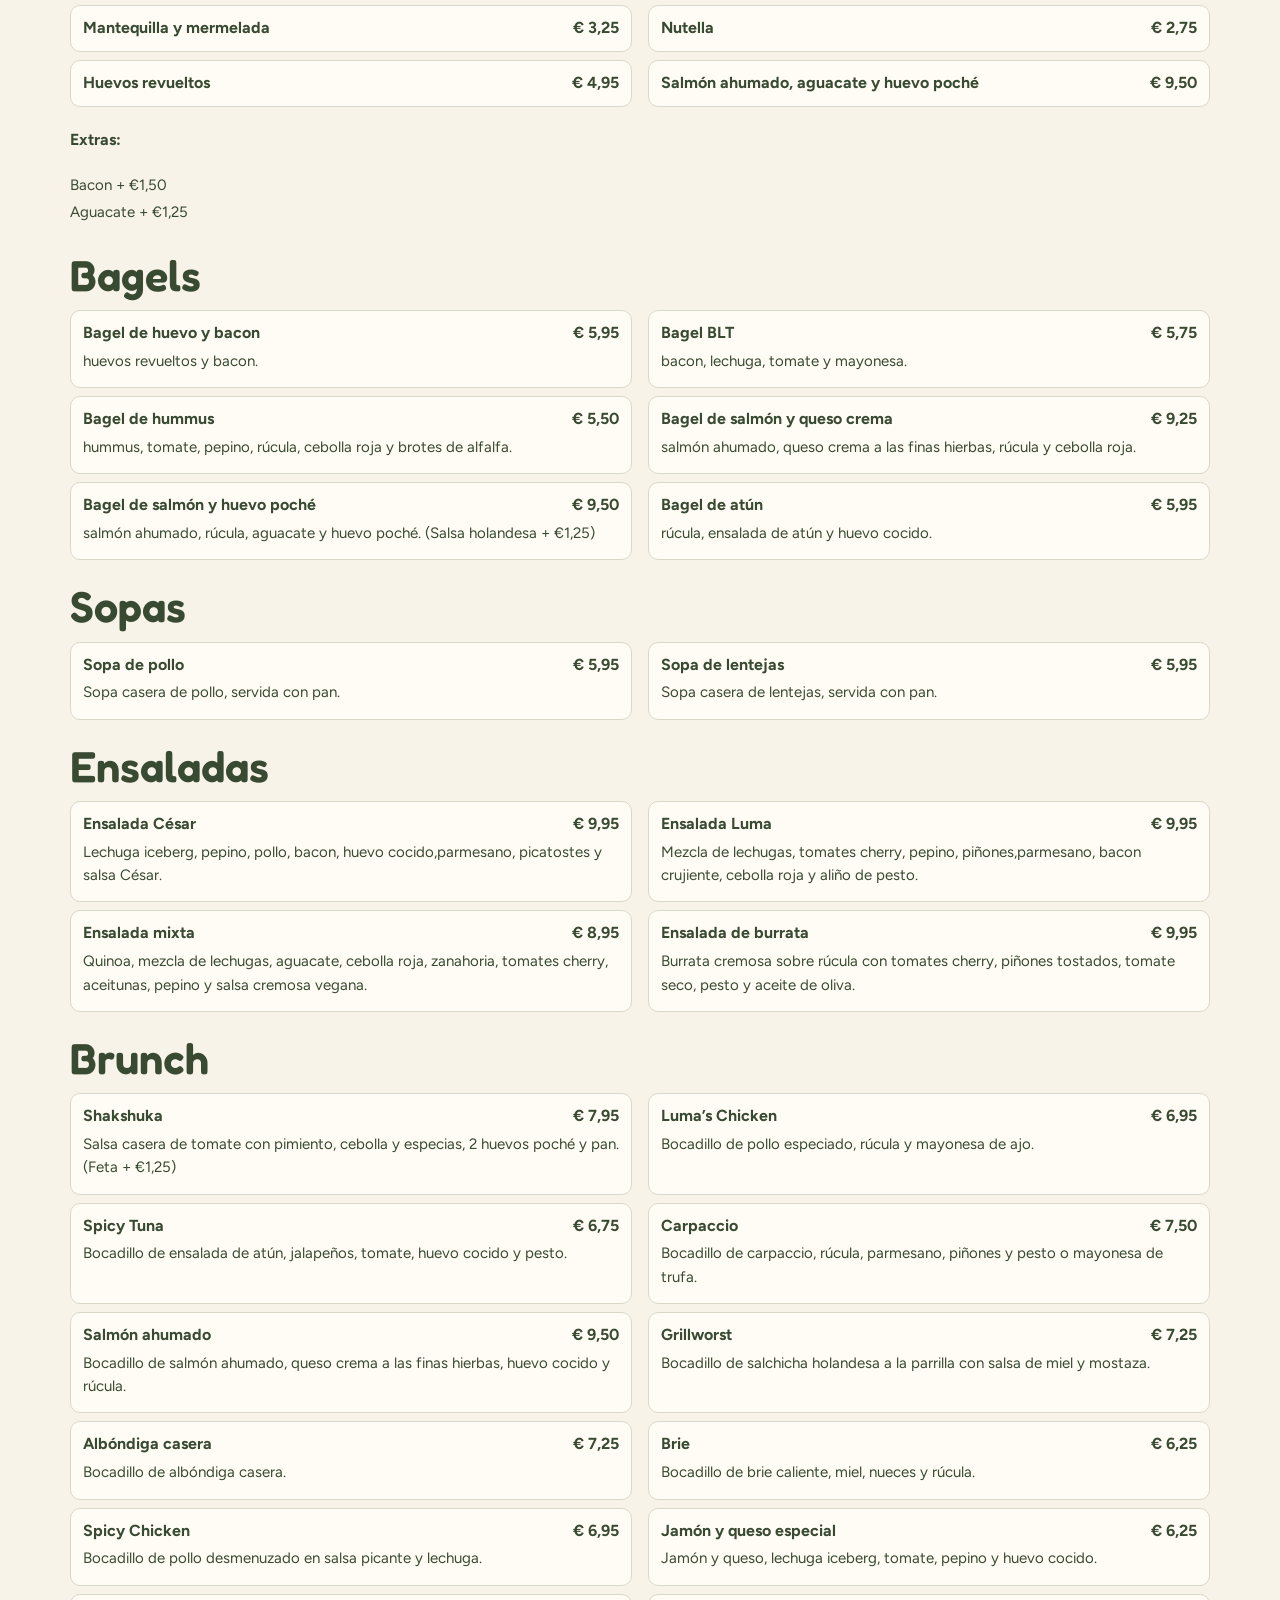
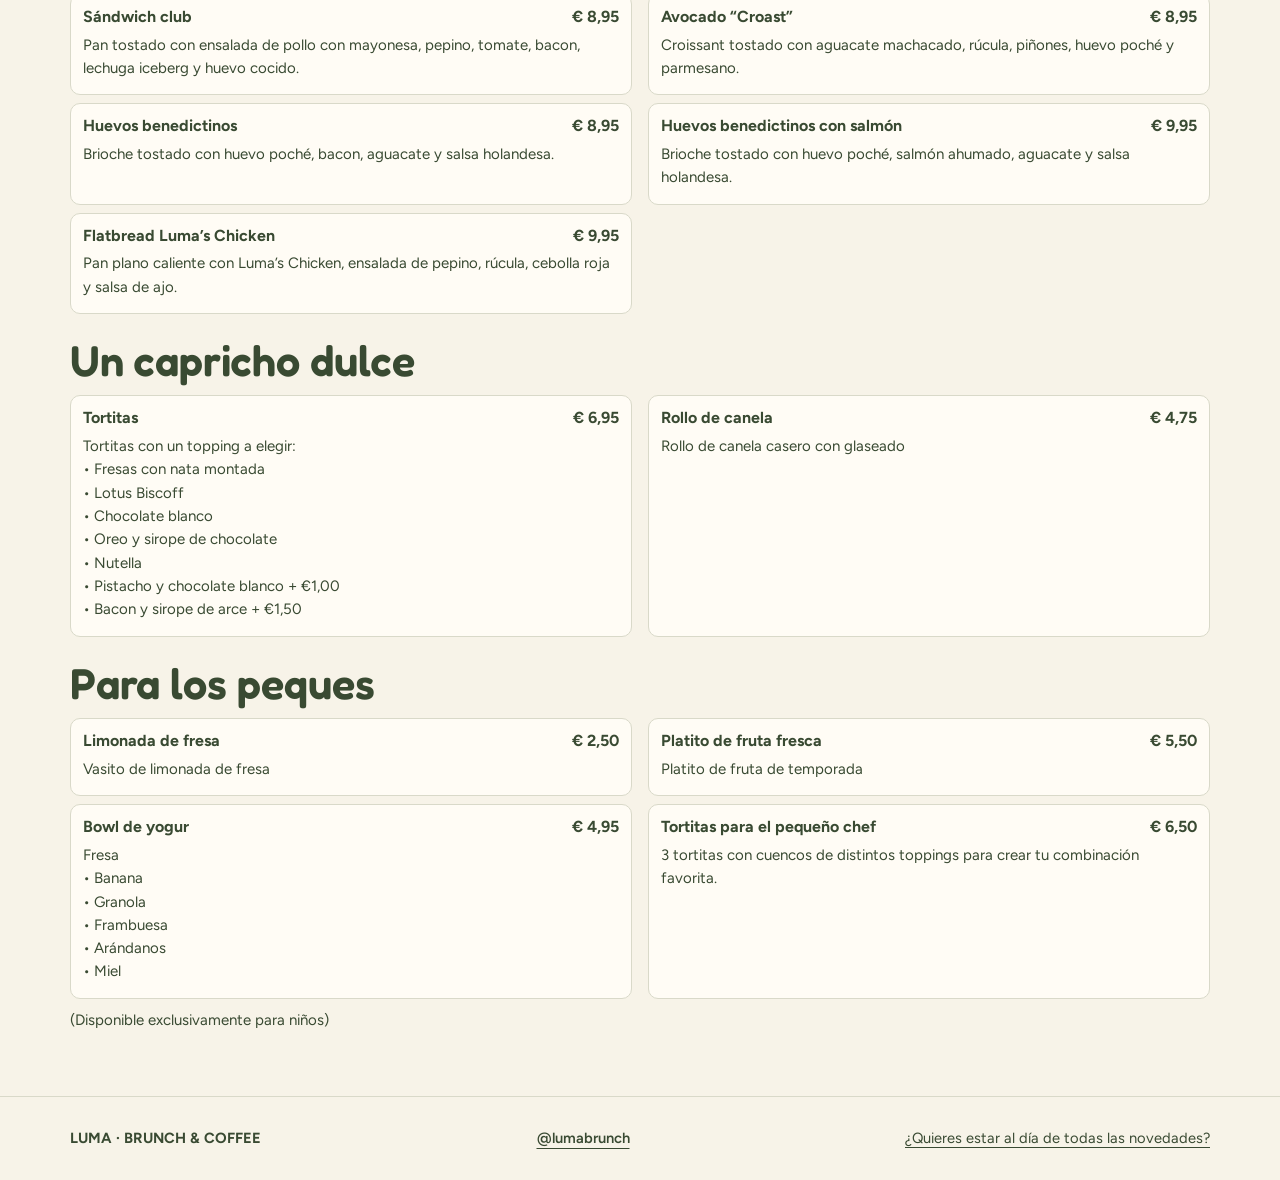
==== commit 82a9cc48: "Google Search Console-verificatie (meta-tag) Co-Authored-By: Claude Opus 5.5 <noreply@anthropic.com>" ====
--- a/index.html
+++ b/index.html
@@ -3,25 +3,11 @@
 <head>
 <meta charset="utf-8">
 <meta name="viewport" content="width=device-width,initial-scale=1">
-<meta name="description" content="Brunch, desayunos y café en Benijófar, a un paso de Ciudad Quesada y Rojales. Tostadas, bowls, smoothies y zumos naturales. Lun–sáb 9:00–16:00.">
+<meta name="google-site-verification" content="cE4vDG-liai5hOQlIfG9rS69vHkL8d6ks3oAklpCcnk">
+<meta name="description" content="Café, desayunos y brunch preparados al momento en Luma Brunch, Benijófar. Consulta la carta, los horarios y cómo llegar.">
 <link rel="canonical" href="https://luma-brunch.es/">
 <link rel="icon" type="image/webp" href="home-assets/luma-flower.webp">
-<meta name="theme-color" content="#f7f3e8">
-<title>Brunch y desayunos en Benijófar | Luma Brunch &amp; Coffee</title>
-<meta property="og:type" content="restaurant">
-<meta property="og:site_name" content="Luma Brunch">
-<meta property="og:locale" content="es_ES">
-<meta property="og:url" content="https://luma-brunch.es/">
-<meta property="og:title" content="Luma Brunch · Brunch y café en Benijófar">
-<meta property="og:description" content="Brunch, desayunos, smoothies y bowls preparados al momento. Lun–sáb 9:00–16:00, Calle Aneto, Benijófar.">
-<meta property="og:image" content="https://luma-brunch.es/home-assets/luma-compartir.jpg">
-<meta property="og:image:width" content="1200">
-<meta property="og:image:height" content="630">
-<meta property="og:image:alt" content="Tortitas de Luma Brunch con manzana y canela">
-<meta name="twitter:card" content="summary_large_image">
-<script type="application/ld+json">{"@context":"https://schema.org","@type":"Restaurant","@id":"https://luma-brunch.es/#restaurant","name":"Luma Brunch","alternateName":"Luma Brunch & Coffee","description":"Brunch, desayunos, café de especialidad, smoothies, bowls y zumos naturales preparados al momento en Benijófar (Alicante), junto a Ciudad Quesada y Rojales.","url":"https://luma-brunch.es/","image":["https://luma-brunch.es/home-assets/luma-compartir.jpg","https://luma-brunch.es/home-assets/luma-neon.webp","https://luma-brunch.es/home-assets/interior.webp"],"logo":"https://luma-brunch.es/home-assets/luma-badge.webp","address":{"@type":"PostalAddress","streetAddress":"Calle Aneto, Local 13","addressLocality":"Benijófar","addressRegion":"Alicante","postalCode":"03178","addressCountry":"ES"},"hasMap":"https://maps.google.com/maps?cid=3795068254731016623","openingHoursSpecification":[{"@type":"OpeningHoursSpecification","dayOfWeek":["Monday","Tuesday","Wednesday","Thursday","Friday","Saturday"],"opens":"09:00","closes":"16:00"}],"servesCuisine":["Brunch","Desayunos","Café","Smoothies y bowls"],"priceRange":"€","hasMenu":"https://luma-brunch.es/carta/","areaServed":["Benijófar","Ciudad Quesada","Rojales","Costa Blanca"],"sameAs":["https://www.instagram.com/lumabrunch/","https://www.tiktok.com/@lumabrunch","https://maps.google.com/maps?cid=3795068254731016623"]}</script>
-<link rel="preconnect" href="https://fonts.googleapis.com">
-<link rel="preconnect" href="https://fonts.gstatic.com" crossorigin>
+<title>Luma Brunch · Benijófar</title>
 <link rel="stylesheet" href="https://fonts.googleapis.com/css2?family=Fredoka:wght@500;600;700&family=Figtree:wght@400;500;600;700&display=swap">
 <style>
 :root{--cream:#f7f3e8;--green:#394a32;--olive:#77815a;--line:#d9d9c9;--soft:#e7e9da;--paper:#fffcf5;--headline:Fredoka,"Arial Rounded MT Bold",system-ui,sans-serif;--body:Figtree,system-ui,sans-serif}
@@ -35,7 +21,7 @@
 .eyebrow{font-weight:700;font-size:.83rem;letter-spacing:.15em;text-transform:uppercase;color:#586548}
 .hero{padding-block:55px 59px;display:grid;grid-template-columns:1fr 1fr;gap:8%;align-items:center}.hero h1{font:600 clamp(4.2rem,8.5vw,8.15rem)/.89 var(--headline);letter-spacing:-.027em;margin:16px 0 22px}.hero h1 span{display:block;color:#697650}.intro{max-width:22rem;font-size:1.12rem}
 .status{margin-top:24px;display:inline-flex;align-items:center;gap:9px;max-width:100%;padding:.48rem .85rem;border-radius:100px;background:var(--soft);font-weight:700;font-size:.91rem}.dot{width:9px;height:9px;border-radius:100%;background:#9b552e;flex:none}.status[data-state=open] .dot{background:#427345}.status .detail{font-weight:500;color:#46543d}
-.hero h1 .hero-kicker{display:block;margin:0 0 16px;font:700 .83rem/1.55 var(--body);letter-spacing:.15em;text-transform:uppercase;color:#586548}.hero h1.hero-title-seo{margin-top:0}.actions{gap:17px;margin-top:24px}.hero-photo img{border-radius:48% 48% 10px 10px / 43% 43% 10px 10px;aspect-ratio:1.02;object-fit:cover}.hero-photo figcaption{display:flex;justify-content:space-between;gap:12px;margin-top:12px;font-size:.81rem;font-weight:600}
+.actions{gap:17px;margin-top:24px}.hero-photo img{border-radius:48% 48% 10px 10px / 43% 43% 10px 10px;aspect-ratio:1.02;object-fit:cover}.hero-photo figcaption{display:flex;justify-content:space-between;gap:12px;margin-top:12px;font-size:.81rem;font-weight:600}
 
 .welcome{text-align:center;padding:77px 0 72px}.welcome p:last-child{max-width:525px;margin:auto}.welcome h2{margin:12px 0 17px}
 h2{font:600 clamp(2.5rem,5.4vw,4.6rem)/1 var(--headline);letter-spacing:-.018em}
@@ -96,7 +82,6 @@
 #luma-lang-es:focus-visible~.menu-language [for=luma-lang-es],#luma-lang-en:focus-visible~.menu-language [for=luma-lang-en],#luma-lang-nl:focus-visible~.menu-language [for=luma-lang-nl]{outline:3px solid #96613b;outline-offset:4px}
 .menu-categories a[aria-current=true]{background:var(--green);color:var(--paper)}
 
-.menu-link{text-align:center;padding:70px 0 80px}.menu-link h2{margin:12px 0 14px}.menu-link p:not(.eyebrow){max-width:30rem;margin:0 auto 24px;color:#46543d}
 .newsletter-trigger{border:0;padding:8px 0;background:none;color:inherit;cursor:pointer;font:inherit;text-decoration:underline;text-underline-offset:4px}
 .newsletter-dialog{box-sizing:border-box;width:min(580px,calc(100% - 24px));max-height:calc(100% - 24px);overflow:auto;padding:18px;border:1px solid #d9d9c9;border-radius:16px;background:#f7f3e8;color:#394a32}
 .newsletter-dialog::backdrop{background:#232d22ad}
@@ -127,25 +112,26 @@
   <div class="wrap top">
     <a class="brand" href="#inicio" aria-label="Luma Brunch"><img class="flower" src="home-assets/luma-flower.webp" alt=""><img class="wordmark" src="home-assets/luma-wordmark.webp" alt=""></a>
     <nav aria-label="Navegación principal">
-      <a href="carta/">La carta</a><a class="button outline" href="#visitanos">Visítanos</a>
+      <a href="#carta">La carta</a><a class="button outline" href="#visitanos">Visítanos</a>
     </nav>
   </div>
 </header>
 <main id="contenido">
   <section class="wrap hero" aria-labelledby="hero-title">
     <div>
-      <h1 id="hero-title" class="hero-title-seo"><span class="eyebrow hero-kicker">Brunch &amp; café en Benijófar</span>Tu momento <span>Luma.</span></h1>
+      <p class="eyebrow">Benijófar · Brunch &amp; Coffee</p>
+      <h1 id="hero-title">Tu momento <span>Luma.</span></h1>
       <p class="intro">Un café, algo rico y tiempo para disfrutar. Te esperamos en Luma.</p>
       <div class="status" id="opening-status" aria-live="polite"><span class="dot" aria-hidden="true"></span><span><span id="opening-label">Horario</span><span class="detail" id="opening-detail"> · Lun–sáb 09:00–16:00</span></span></div>
-      <div class="actions"><a class="button" href="carta/">Descubre la carta</a><a class="text-link" href="#visitanos">Ven a conocernos</a></div>
+      <div class="actions"><a class="button" href="#carta">Descubre la carta</a><a class="text-link" href="#visitanos">Ven a conocernos</a></div>
     </div>
-    <figure class="hero-photo"><img src="home-assets/luma-neon.webp" alt="Letrero luminoso de Luma Brunch en el interior del local, Benijófar" width="1000" height="1333" fetchpriority="high"><figcaption><span>Luma Brunch</span><span>@lumabrunch</span></figcaption></figure>
+    <figure class="hero-photo"><img src="home-assets/luma-neon.webp" alt="Letrero luminoso de Luma Brunch en el interior del local" fetchpriority="high"><figcaption><span>Luma Brunch</span><span>@lumabrunch</span></figcaption></figure>
   </section>
 
   <section class="wrap welcome" aria-labelledby="welcome-title">
     <p class="eyebrow">Bienvenido a Luma</p>
     <h2 id="welcome-title">Siéntate. Respira.<br>Disfruta de la pausa.</h2>
-    <p>En Luma, una tostada y un café pueden ser el comienzo de la mañana. Si vienes con ganas de quedarte un rato más, hay sitio para compartir un brunch o pedir algo dulce. Nos encuentras en Benijófar, a un paso de Ciudad Quesada y Rojales.</p>
+    <p>En Luma, una tostada y un café pueden ser el comienzo de la mañana. Si vienes con ganas de quedarte un rato más, hay sitio para compartir un brunch o pedir algo dulce. Nos encuentras en Benijófar.</p>
   </section>
   <section class="bar" id="barra" aria-labelledby="bar-title">
     <div class="wrap">
@@ -196,11 +182,1372 @@
       </div>
     </div>
   </section>
-<section class="wrap menu-full menu-link" id="carta" aria-labelledby="menu-title">
-  <p class="eyebrow">Café · Brunch · Smoothies</p>
+<section class="wrap menu-full" id="carta" aria-labelledby="menu-title">
   <h2 id="menu-title">La carta de Luma</h2>
-  <p>Cafés, smoothies, bowls, tostadas y brunch, todo preparado al momento. En español, English y Nederlands.</p>
-  <a class="button" href="carta/">Ver la carta</a>
+  <input class="menu-lang-input" type="radio" name="luma-menu-language" id="luma-lang-es" lang="es" checked>
+  <input class="menu-lang-input" type="radio" name="luma-menu-language" id="luma-lang-en" lang="en">
+  <input class="menu-lang-input" type="radio" name="luma-menu-language" id="luma-lang-nl" lang="nl">
+  <div class="menu-language">
+    <label class="button outline" for="luma-lang-es" lang="es">Español</label>
+    <label class="button outline" for="luma-lang-en" lang="en">English</label>
+    <label class="button outline" for="luma-lang-nl" lang="nl">Nederlands</label>
+  </div>
+  <div class="menu-panel" lang="es" id="luma-menu-es">
+    <div class="menu-controls">
+      <input type="search" placeholder="¿Qué te apetece?" aria-label="¿Qué te apetece?" autocomplete="off" hidden>
+      <nav class="menu-categories" aria-label="Categorías de la carta">
+        <a href="#menu-es-0">Cafés</a>
+        <a href="#menu-es-1">Iced latte</a>
+        <a href="#menu-es-2">Matcha</a>
+        <a href="#menu-es-3">Tés</a>
+        <a href="#menu-es-4">Smoothies</a>
+        <a href="#menu-es-5">Bowls</a>
+        <a href="#menu-es-6">Zumos naturales</a>
+        <a href="#menu-es-7">Desayuno</a>
+        <a href="#menu-es-8">Tostadas especiales</a>
+        <a href="#menu-es-9">Tostadas</a>
+        <a href="#menu-es-10">Sándwiches</a>
+        <a href="#menu-es-11">Croissants</a>
+        <a href="#menu-es-12">Bagels</a>
+        <a href="#menu-es-13">Sopas</a>
+        <a href="#menu-es-14">Ensaladas</a>
+        <a href="#menu-es-15">Brunch</a>
+        <a href="#menu-es-16">Un capricho dulce</a>
+        <a href="#menu-es-17">Para los peques</a>
+      </nav>
+    </div>
+    <section class="menu-category" id="menu-es-0">
+      <h3>Cafés</h3>
+      <div class="menu-items">
+        <article class="menu-item"><div class="menu-item-heading"><h4>Espresso</h4><strong>€ 1,50</strong></div>
+        </article>
+        <article class="menu-item"><div class="menu-item-heading"><h4>Cortado</h4><strong>€ 1,75</strong></div>
+        </article>
+        <article class="menu-item"><div class="menu-item-heading"><h4>Bombón</h4><strong>€ 1,95</strong></div>
+        </article>
+        <article class="menu-item"><div class="menu-item-heading"><h4>Americano</h4><strong>€ 1,75</strong></div>
+          <p>Grande €2,75</p>
+        </article>
+        <article class="menu-item"><div class="menu-item-heading"><h4>Con leche</h4><strong>€ 1,95</strong></div>
+          <p>Grande €3,25</p>
+        </article>
+        <article class="menu-item"><div class="menu-item-heading"><h4>Cappuccino</h4><strong>€ 1,95</strong></div>
+          <p>Grande €3,25</p>
+        </article>
+        <article class="menu-item"><div class="menu-item-heading"><h4>Latte</h4><strong>€ 2,25</strong></div>
+          <p>Espresso con abundante leche</p>
+        </article>
+        <article class="menu-item"><div class="menu-item-heading"><h4>Flat white</h4><strong>€ 3,25</strong></div>
+          <p>Doble espresso y leche</p>
+        </article>
+        <article class="menu-item"><div class="menu-item-heading"><h4>Chai latte</h4><strong>€ 3,50</strong></div>
+        </article>
+        <article class="menu-item"><div class="menu-item-heading"><h4>Dirty chai</h4><strong>€ 4,50</strong></div>
+        </article>
+        <article class="menu-item"><div class="menu-item-heading"><h4>Chocolate caliente</h4><strong>€ 3,25</strong></div>
+        </article>
+        <article class="menu-item"><div class="menu-item-heading"><h4>Caramel macchiato</h4><strong>€ 4,25</strong></div>
+        </article>
+      </div>
+      <aside class="menu-notes">
+        <h4><strong>Extras:</strong></h4>
+        <p>espresso + €1,00 · nata montada + €0,50 · bebida de almendras, avena o leche sin lactosa + €0,30</p>
+      </aside>
+    </section>
+    <section class="menu-category" id="menu-es-1">
+      <h3>Iced latte</h3>
+      <div class="menu-items">
+        <article class="menu-item"><div class="menu-item-heading"><h4>Iced latte</h4><strong>€ 3,50</strong></div>
+          <p>Doble espresso, leche y hielo. Caramelo, vainilla o banana + €1,00</p>
+        </article>
+        <article class="menu-item"><div class="menu-item-heading"><h4>Iced matcha latte</h4><strong>€ 3,95</strong></div>
+        </article>
+        <article class="menu-item"><div class="menu-item-heading"><h4>Iced dirty chai</h4><strong>€ 4,95</strong></div>
+        </article>
+      </div>
+      <aside class="menu-notes">
+        <h4><strong>Extras:</strong></h4>
+        <p>Nata montada + €1,00 · espresso + €0,50 · bebida de almendras, avena o leche sin lactosa + €0,30</p>
+      </aside>
+    </section>
+    <section class="menu-category" id="menu-es-2">
+      <h3>Matcha</h3>
+      <div class="menu-items">
+        <article class="menu-item"><div class="menu-item-heading"><h4>Matcha latte</h4><strong>€ 3,50</strong></div>
+        </article>
+        <article class="menu-item"><div class="menu-item-heading"><h4>Iced matcha latte</h4><strong>€ 3,95</strong></div>
+        </article>
+      </div>
+      <aside class="menu-notes">
+        <h4><strong>Extras:</strong></h4>
+        <p>Mango, fresa, banana o vainilla + €1,00</p>
+      </aside>
+    </section>
+    <section class="menu-category" id="menu-es-3">
+      <h3>Tés</h3>
+      <div class="menu-items">
+        <article class="menu-item"><div class="menu-item-heading"><h4>Té</h4><strong>€ 1,75</strong></div>
+        </article>
+        <article class="menu-item"><div class="menu-item-heading"><h4>Té de menta fresca</h4><strong>€ 1,95</strong></div>
+          <p>Jengibre o limón + €0,25</p>
+        </article>
+      </div>
+    </section>
+    <section class="menu-category" id="menu-es-4">
+      <h3>Smoothies</h3>
+      <div class="menu-items">
+        <article class="menu-item"><div class="menu-item-heading"><h4>Green Dreams</h4><strong>€ 5,95</strong></div>
+          <p>Espinacas, aguacate, kiwi, banana y bebida de coco.</p>
+        </article>
+        <article class="menu-item"><div class="menu-item-heading"><h4>Good Vibes</h4><strong>€ 5,95</strong></div>
+          <p>Mango, piña, papaya, banana y bebida de coco.</p>
+        </article>
+        <article class="menu-item"><div class="menu-item-heading"><h4>Pink Dragon</h4><strong>€ 6,95</strong></div>
+          <p>Pitaya, mango, fresa, banana y bebida de coco.</p>
+        </article>
+        <article class="menu-item"><div class="menu-item-heading"><h4>Berry Licious</h4><strong>€ 6,95</strong></div>
+          <p>Mezcla de frutos rojos, banana y bebida de coco.</p>
+        </article>
+        <article class="menu-item"><div class="menu-item-heading"><h4>Choco Loco</h4><strong>€ 6,95</strong></div>
+          <p>Banana, crema de cacahuete, cacao, copos de avena,sirope de agave y bebida de almendras.</p>
+        </article>
+        <article class="menu-item"><div class="menu-item-heading"><h4>Antiox</h4><strong>€ 5,95</strong></div>
+          <p>Naranja, kiwi y fresa.</p>
+        </article>
+        <article class="menu-item"><div class="menu-item-heading"><h4>Stranana</h4><strong>€ 4,95</strong></div>
+          <p>Banana, fresa y bebida de coco.</p>
+        </article>
+        <article class="menu-item"><div class="menu-item-heading"><h4>Batido de proteínas</h4><strong>€ 7,95</strong></div>
+          <p>Banana, proteína de vainilla, bebida de almendras,copos de avena y canela.</p>
+        </article>
+      </div>
+      <aside class="menu-notes">
+        <p>Bebida de coco, de avena o de almendras.</p>
+        <h4><strong>Extras:</strong></h4>
+        <p>Proteína extra + €1,00</p>
+      </aside>
+    </section>
+    <section class="menu-category" id="menu-es-5">
+      <h3>Bowls</h3>
+      <div class="menu-items">
+        <article class="menu-item"><div class="menu-item-heading"><h4>Snicker Bowl</h4><strong>€ 7,95</strong></div>
+          <p>Banana, cacao, sirope de agave, crema de cacahuete y bebida de almendras. Toppings: granola, chía, nueces, banana y trocitos de chocolate.</p>
+        </article>
+        <article class="menu-item"><div class="menu-item-heading"><h4>Pink Dragon</h4><strong>€ 8,95</strong></div>
+          <p>Pitaya, banana, mango, fresa y bebida de coco. Toppings: kiwi, chía, arándanos, frambuesas, banana, coco y granola.</p>
+        </article>
+        <article class="menu-item"><div class="menu-item-heading"><h4>Sunshine Bowl</h4><strong>€ 7,95</strong></div>
+          <p>Banana, mango, bebida de almendras y piña. Toppings: granola, chía, frambuesas, banana y arándanos.</p>
+        </article>
+        <article class="menu-item"><div class="menu-item-heading"><h4>Açaí Bowl</h4><strong>€ 8,95</strong></div>
+          <p>Açaí, banana, fresa y bebida de almendras. Toppings: granola, arándanos, chía, banana y fresa.</p>
+          <details><summary>Ver foto</summary><img src="bowl-acai.jpg" alt="Açaí Bowl" loading="lazy"></details>
+        </article>
+        <article class="menu-item"><div class="menu-item-heading"><h4>Bowl de yogur</h4><strong>€ 6,95</strong></div>
+          <p>Yogur griego, fruta fresca, chía, granola y miel. (Yogur de coco + 1,00 €)</p>
+        </article>
+        <article class="menu-item"><div class="menu-item-heading"><h4>Bowl de avena</h4><strong>€ 5,95</strong></div>
+          <p>Copos de avena calientes con canela, pasas y manzana caramelizada.</p>
+        </article>
+      </div>
+      <aside class="menu-notes">
+        <h4><strong>Extras:</strong></h4>
+        <p>Proteína de vainilla + €1,00</p>
+      </aside>
+    </section>
+    <section class="menu-category" id="menu-es-6">
+      <h3>Zumos naturales</h3>
+      <div class="menu-items">
+        <article class="menu-item"><div class="menu-item-heading"><h4>Zumo de naranja natural</h4><strong>€ 3,50</strong></div>
+        </article>
+        <article class="menu-item"><div class="menu-item-heading"><h4>Heart Beet</h4><strong>€ 4,95</strong></div>
+          <p>manzana, remolacha, jengibre y limón.</p>
+        </article>
+        <article class="menu-item"><div class="menu-item-heading"><h4>Green Power</h4><strong>€ 4,95</strong></div>
+          <p>manzana, espinacas, pepino y lima.</p>
+        </article>
+        <article class="menu-item"><div class="menu-item-heading"><h4>Celery Juice</h4><strong>€ 4,95</strong></div>
+          <p>apio, manzana, limón y jengibre.</p>
+        </article>
+        <article class="menu-item"><div class="menu-item-heading"><h4>Orange Ginger</h4><strong>€ 4,95</strong></div>
+          <p>manzana, zanahoria, naranja, lima y jengibre.</p>
+        </article>
+        <article class="menu-item"><div class="menu-item-heading"><h4>Ginger Boost</h4><strong>€ 4,95</strong></div>
+          <p>manzana, piña, jengibre, cúrcuma y pimienta negra.</p>
+        </article>
+        <article class="menu-item"><div class="menu-item-heading"><h4>Tropical Feels</h4><strong>€ 4,95</strong></div>
+          <p>fresas, piña, naranja y manzana.</p>
+        </article>
+        <article class="menu-item"><div class="menu-item-heading"><h4>Shots</h4><strong>€ 2,50</strong></div>
+          <p>Manzana, jengibre y limón.(+ cúrcuma y pimienta negra €0,25)</p>
+        </article>
+      </div>
+    </section>
+    <section class="menu-category" id="menu-es-7">
+      <h3>Desayuno</h3>
+      <div class="menu-items">
+        <article class="menu-item"><div class="menu-item-heading"><h4>Desayuno</h4><strong>€ 9,95</strong></div>
+          <p>Café o té (con leche, americano, cappuccino o latte) +Zumo de naranja natural +Croissant con huevos revueltos y un topping a elegir:Bacon, queso o aguacate</p>
+        </article>
+      </div>
+    </section>
+    <section class="menu-category" id="menu-es-8">
+      <h3>Tostadas especiales</h3>
+      <div class="menu-items">
+        <article class="menu-item"><div class="menu-item-heading"><h4>Green Egg</h4><strong>€ 4,95</strong></div>
+          <p>Pan tostado con aguacate, rúcula, huevo cocido y chía.(+ salmón ahumado €3,95 o jamón ibérico €3,25)</p>
+        </article>
+        <article class="menu-item"><div class="menu-item-heading"><h4>Smashed Avocado</h4><strong>€ 4,95</strong></div>
+          <p>Pan tostado con aguacate machacado, rúcula, tomate, brotes de alfalfa y semillas. (+ huevo cocido €1,00)</p>
+        </article>
+        <article class="menu-item"><div class="menu-item-heading"><h4>Queso manchego</h4><strong>€ 7,25</strong></div>
+          <p>Pan tostado con tomate rallado, rúcula, manchego curado, nueces, tomate seco y un toque de vinagre balsámico.</p>
+        </article>
+        <article class="menu-item"><div class="menu-item-heading"><h4>Post Workout</h4><strong>€ 4,75</strong></div>
+          <p>Pan tostado con crema de cacahuete, banana, chía, arándanos y miel.</p>
+        </article>
+        <article class="menu-item"><div class="menu-item-heading"><h4>Hummus</h4><strong>€ 5,95</strong></div>
+          <p>Pan tostado con hummus, rúcula, tomate, aguacate, brotes de alfalfa y semillas. (Huevo poché + €1,25)</p>
+        </article>
+        <article class="menu-item"><div class="menu-item-heading"><h4>Feta</h4><strong>€ 6,25</strong></div>
+          <p>Pan tostado con aguacate machacado, rúcula, queso feta, tomates cherry, brotes de alfalfa y semillas.</p>
+        </article>
+        <article class="menu-item"><div class="menu-item-heading"><h4>Burrata</h4><strong>€ 5,95</strong></div>
+          <p>Pan tostado con burrata cremosa, rúcula, tomates secos, nueces y un toque de vinagre balsámico.</p>
+        </article>
+        <article class="menu-item"><div class="menu-item-heading"><h4>Nordic Dream</h4><strong>€ 9,95</strong></div>
+          <p>Pan tostado con queso crema a las finas hierbas, salmón ahumado, rúcula, aguacate, huevo poché y copos de chile.</p>
+        </article>
+      </div>
+    </section>
+    <section class="menu-category" id="menu-es-9">
+      <h3>Tostadas</h3>
+      <div class="menu-items">
+        <article class="menu-item"><div class="menu-item-heading"><h4>Tomate</h4><strong>€ 2,00</strong></div>
+        </article>
+        <article class="menu-item"><div class="menu-item-heading"><h4>Tomate y queso</h4><strong>€ 2,75</strong></div>
+        </article>
+        <article class="menu-item"><div class="menu-item-heading"><h4>Queso</h4><strong>€ 2,50</strong></div>
+        </article>
+        <article class="menu-item"><div class="menu-item-heading"><h4>Manchego curado</h4><strong>€ 4,25</strong></div>
+        </article>
+        <article class="menu-item"><div class="menu-item-heading"><h4>Jamón ibérico</h4><strong>€ 4,25</strong></div>
+        </article>
+        <article class="menu-item"><div class="menu-item-heading"><h4>Salmón ahumado</h4><strong>€ 4,95</strong></div>
+        </article>
+        <article class="menu-item"><div class="menu-item-heading"><h4>Huevos revueltos</h4><strong>€ 3,95</strong></div>
+        </article>
+        <article class="menu-item"><div class="menu-item-heading"><h4>Atún</h4><strong>€ 2,95</strong></div>
+        </article>
+        <article class="menu-item"><div class="menu-item-heading"><h4>Mermelada</h4><strong>€ 2,25</strong></div>
+        </article>
+        <article class="menu-item"><div class="menu-item-heading"><h4>Mermelada y mantequilla</h4><strong>€ 2,50</strong></div>
+        </article>
+      </div>
+      <aside class="menu-notes tostada-options" aria-label="Extras · Elige tu pan">
+        <div class="tostada-option-group">
+          <h4><strong>Extras:</strong></h4>
+          <ul><li><span>Bacon</span><strong>+ €1,50</strong></li><li><span>Aguacate</span><strong>+ €1,25</strong></li><li><span>Huevo cocido</span><strong>+ €1,00</strong></li><li><span>Huevo poché</span><strong>+ €1,25</strong></li></ul>
+        </div>
+        <div class="tostada-option-group">
+          <h4><strong>Elige tu pan:</strong></h4>
+          <ul><li><span>Pan blanco</span></li><li><span>Pan integral</span></li><li><span>Pan de molde blanco</span></li><li><span>Pan de molde integral</span></li><li><span>Panecillo blanco</span><strong>+ €0,25</strong></li><li><span>Pan brioche</span><strong>+ €0,25</strong></li></ul>
+        </div>
+      </aside>
+    </section>
+    <section class="menu-category" id="menu-es-10">
+      <h3>Sándwiches</h3>
+      <div class="menu-items">
+        <article class="menu-item"><div class="menu-item-heading"><h4>Sándwich de queso</h4><strong>€ 3,95</strong></div>
+        </article>
+        <article class="menu-item"><div class="menu-item-heading"><h4>Sándwich de tomate y queso</h4><strong>€ 4,25</strong></div>
+        </article>
+        <article class="menu-item"><div class="menu-item-heading"><h4>Sándwich de queso y cebolla</h4><strong>€ 3,95</strong></div>
+        </article>
+        <article class="menu-item"><div class="menu-item-heading"><h4>Sándwich de tomate y pesto</h4><strong>€ 4,50</strong></div>
+        </article>
+        <article class="menu-item"><div class="menu-item-heading"><h4>Sándwich de jamón y queso</h4><strong>€ 4,75</strong></div>
+        </article>
+        <article class="menu-item"><div class="menu-item-heading"><h4>Sándwich de ensalada de atún</h4><strong>€ 5,95</strong></div>
+        </article>
+      </div>
+    </section>
+    <section class="menu-category" id="menu-es-11">
+      <h3>Croissants</h3>
+      <div class="menu-items">
+        <article class="menu-item"><div class="menu-item-heading"><h4>Solo</h4><strong>€ 2,25</strong></div>
+        </article>
+        <article class="menu-item"><div class="menu-item-heading"><h4>Queso</h4><strong>€ 3,25</strong></div>
+        </article>
+        <article class="menu-item"><div class="menu-item-heading"><h4>Jamón y queso</h4><strong>€ 3,95</strong></div>
+        </article>
+        <article class="menu-item"><div class="menu-item-heading"><h4>Mantequilla</h4><strong>€ 2,75</strong></div>
+        </article>
+        <article class="menu-item"><div class="menu-item-heading"><h4>Mantequilla y mermelada</h4><strong>€ 3,25</strong></div>
+        </article>
+        <article class="menu-item"><div class="menu-item-heading"><h4>Nutella</h4><strong>€ 2,75</strong></div>
+        </article>
+        <article class="menu-item"><div class="menu-item-heading"><h4>Huevos revueltos</h4><strong>€ 4,95</strong></div>
+        </article>
+        <article class="menu-item"><div class="menu-item-heading"><h4>Salmón ahumado, aguacate y huevo poché</h4><strong>€ 9,50</strong></div>
+        </article>
+      </div>
+      <aside class="menu-notes">
+        <h4><strong>Extras:</strong></h4>
+        <p>Bacon + €1,50</p>
+        <p>Aguacate + €1,25</p>
+      </aside>
+    </section>
+    <section class="menu-category" id="menu-es-12">
+      <h3>Bagels</h3>
+      <div class="menu-items">
+        <article class="menu-item"><div class="menu-item-heading"><h4>Bagel de huevo y bacon</h4><strong>€ 5,95</strong></div>
+          <p>huevos revueltos y bacon.</p>
+        </article>
+        <article class="menu-item"><div class="menu-item-heading"><h4>Bagel BLT</h4><strong>€ 5,75</strong></div>
+          <p>bacon, lechuga, tomate y mayonesa.</p>
+        </article>
+        <article class="menu-item"><div class="menu-item-heading"><h4>Bagel de hummus</h4><strong>€ 5,50</strong></div>
+          <p>hummus, tomate, pepino, rúcula, cebolla roja y brotes de alfalfa.</p>
+        </article>
+        <article class="menu-item"><div class="menu-item-heading"><h4>Bagel de salmón y queso crema</h4><strong>€ 9,25</strong></div>
+          <p>salmón ahumado, queso crema a las finas hierbas, rúcula y cebolla roja.</p>
+        </article>
+        <article class="menu-item"><div class="menu-item-heading"><h4>Bagel de salmón y huevo poché</h4><strong>€ 9,50</strong></div>
+          <p>salmón ahumado, rúcula, aguacate y huevo poché. (Salsa holandesa + €1,25)</p>
+        </article>
+        <article class="menu-item"><div class="menu-item-heading"><h4>Bagel de atún</h4><strong>€ 5,95</strong></div>
+          <p>rúcula, ensalada de atún y huevo cocido.</p>
+        </article>
+      </div>
+    </section>
+    <section class="menu-category" id="menu-es-13">
+      <h3>Sopas</h3>
+      <div class="menu-items">
+        <article class="menu-item"><div class="menu-item-heading"><h4>Sopa de pollo</h4><strong>€ 5,95</strong></div>
+          <p>Sopa casera de pollo, servida con pan.</p>
+        </article>
+        <article class="menu-item"><div class="menu-item-heading"><h4>Sopa de lentejas</h4><strong>€ 5,95</strong></div>
+          <p>Sopa casera de lentejas, servida con pan.</p>
+        </article>
+      </div>
+    </section>
+    <section class="menu-category" id="menu-es-14">
+      <h3>Ensaladas</h3>
+      <div class="menu-items">
+        <article class="menu-item"><div class="menu-item-heading"><h4>Ensalada César</h4><strong>€ 9,95</strong></div>
+          <p>Lechuga iceberg, pepino, pollo, bacon, huevo cocido,parmesano, picatostes y salsa César.</p>
+        </article>
+        <article class="menu-item"><div class="menu-item-heading"><h4>Ensalada Luma</h4><strong>€ 9,95</strong></div>
+          <p>Mezcla de lechugas, tomates cherry, pepino, piñones,parmesano, bacon crujiente, cebolla roja y aliño de pesto.</p>
+        </article>
+        <article class="menu-item"><div class="menu-item-heading"><h4>Ensalada mixta</h4><strong>€ 8,95</strong></div>
+          <p>Quinoa, mezcla de lechugas, aguacate, cebolla roja, zanahoria, tomates cherry, aceitunas, pepino y salsa cremosa vegana.</p>
+        </article>
+        <article class="menu-item"><div class="menu-item-heading"><h4>Ensalada de burrata</h4><strong>€ 9,95</strong></div>
+          <p>Burrata cremosa sobre rúcula con tomates cherry, piñones tostados, tomate seco, pesto y aceite de oliva.</p>
+        </article>
+      </div>
+    </section>
+    <section class="menu-category" id="menu-es-15">
+      <h3>Brunch</h3>
+      <div class="menu-items">
+        <article class="menu-item"><div class="menu-item-heading"><h4>Shakshuka</h4><strong>€ 7,95</strong></div>
+          <p>Salsa casera de tomate con pimiento, cebolla y especias, 2 huevos poché y pan. (Feta + €1,25)</p>
+        </article>
+        <article class="menu-item"><div class="menu-item-heading"><h4>Luma’s Chicken</h4><strong>€ 6,95</strong></div>
+          <p>Bocadillo de pollo especiado, rúcula y mayonesa de ajo.</p>
+        </article>
+        <article class="menu-item"><div class="menu-item-heading"><h4>Spicy Tuna</h4><strong>€ 6,75</strong></div>
+          <p>Bocadillo de ensalada de atún, jalapeños, tomate, huevo cocido y pesto.</p>
+        </article>
+        <article class="menu-item"><div class="menu-item-heading"><h4>Carpaccio</h4><strong>€ 7,50</strong></div>
+          <p>Bocadillo de carpaccio, rúcula, parmesano, piñones y pesto o mayonesa de trufa.</p>
+        </article>
+        <article class="menu-item"><div class="menu-item-heading"><h4>Salmón ahumado</h4><strong>€ 9,50</strong></div>
+          <p>Bocadillo de salmón ahumado, queso crema a las finas hierbas, huevo cocido y rúcula.</p>
+        </article>
+        <article class="menu-item"><div class="menu-item-heading"><h4>Grillworst</h4><strong>€ 7,25</strong></div>
+          <p>Bocadillo de salchicha holandesa a la parrilla con salsa de miel y mostaza.</p>
+        </article>
+        <article class="menu-item"><div class="menu-item-heading"><h4>Albóndiga casera</h4><strong>€ 7,25</strong></div>
+          <p>Bocadillo de albóndiga casera.</p>
+        </article>
+        <article class="menu-item"><div class="menu-item-heading"><h4>Brie</h4><strong>€ 6,25</strong></div>
+          <p>Bocadillo de brie caliente, miel, nueces y rúcula.</p>
+        </article>
+        <article class="menu-item"><div class="menu-item-heading"><h4>Spicy Chicken</h4><strong>€ 6,95</strong></div>
+          <p>Bocadillo de pollo desmenuzado en salsa picante y lechuga.</p>
+        </article>
+        <article class="menu-item"><div class="menu-item-heading"><h4>Jamón y queso especial</h4><strong>€ 6,25</strong></div>
+          <p>Jamón y queso, lechuga iceberg, tomate, pepino y huevo cocido.</p>
+        </article>
+        <article class="menu-item"><div class="menu-item-heading"><h4>Sándwich club</h4><strong>€ 8,95</strong></div>
+          <p>Pan tostado con ensalada de pollo con mayonesa, pepino, tomate, bacon, lechuga iceberg y huevo cocido.</p>
+        </article>
+        <article class="menu-item"><div class="menu-item-heading"><h4>Avocado “Croast”</h4><strong>€ 8,95</strong></div>
+          <p>Croissant tostado con aguacate machacado, rúcula, piñones, huevo poché y parmesano.</p>
+        </article>
+        <article class="menu-item"><div class="menu-item-heading"><h4>Huevos benedictinos</h4><strong>€ 8,95</strong></div>
+          <p>Brioche tostado con huevo poché, bacon, aguacate y salsa holandesa.</p>
+        </article>
+        <article class="menu-item"><div class="menu-item-heading"><h4>Huevos benedictinos con salmón</h4><strong>€ 9,95</strong></div>
+          <p>Brioche tostado con huevo poché, salmón ahumado, aguacate y salsa holandesa.</p>
+        </article>
+        <article class="menu-item"><div class="menu-item-heading"><h4>Flatbread Luma’s Chicken</h4><strong>€ 9,95</strong></div>
+          <p>Pan plano caliente con Luma’s Chicken, ensalada de pepino, rúcula, cebolla roja y salsa de ajo.</p>
+        </article>
+      </div>
+    </section>
+    <section class="menu-category" id="menu-es-16">
+      <h3>Un capricho dulce</h3>
+      <div class="menu-items">
+        <article class="menu-item"><div class="menu-item-heading"><h4>Tortitas</h4><strong>€ 6,95</strong></div>
+          <p>Tortitas con un topping a elegir:
+•  Fresas con nata montada
+•  Lotus Biscoff
+•  Chocolate blanco
+•  Oreo y sirope de chocolate
+•  Nutella
+•  Pistacho y chocolate blanco + €1,00
+•  Bacon y sirope de arce + €1,50</p>
+        </article>
+        <article class="menu-item"><div class="menu-item-heading"><h4>Rollo de canela</h4><strong>€ 4,75</strong></div>
+          <p>Rollo de canela casero con glaseado</p>
+        </article>
+      </div>
+    </section>
+    <section class="menu-category" id="menu-es-17">
+      <h3>Para los peques</h3>
+      <div class="menu-items">
+        <article class="menu-item"><div class="menu-item-heading"><h4>Limonada de fresa</h4><strong>€ 2,50</strong></div>
+          <p>Vasito de limonada de fresa</p>
+        </article>
+        <article class="menu-item"><div class="menu-item-heading"><h4>Platito de fruta fresca</h4><strong>€ 5,50</strong></div>
+          <p>Platito de fruta de temporada</p>
+        </article>
+        <article class="menu-item"><div class="menu-item-heading"><h4>Bowl de yogur</h4><strong>€ 4,95</strong></div>
+          <p>Fresa  
+•   Banana  
+•   Granola  
+•   Frambuesa  
+•   Arándanos  
+•   Miel</p>
+        </article>
+        <article class="menu-item"><div class="menu-item-heading"><h4>Tortitas para el pequeño chef</h4><strong>€ 6,50</strong></div>
+          <p>3 tortitas con cuencos de distintos toppings para crear tu combinación favorita.</p>
+        </article>
+      </div>
+      <aside class="menu-notes">
+        <p>(Disponible exclusivamente para niños)</p>
+      </aside>
+    </section>
+    <p class="menu-empty" hidden>No encontramos ningún producto.</p>
+  </div>
+  <div class="menu-panel" lang="en" id="luma-menu-en">
+    <div class="menu-controls">
+      <input type="search" placeholder="What are you craving?" aria-label="What are you craving?" autocomplete="off" hidden>
+      <nav class="menu-categories" aria-label="Menu categories">
+        <a href="#menu-en-0">Coffee</a>
+        <a href="#menu-en-1">Iced latte</a>
+        <a href="#menu-en-2">Matcha</a>
+        <a href="#menu-en-3">Tea</a>
+        <a href="#menu-en-4">Smoothies</a>
+        <a href="#menu-en-5">Bowls</a>
+        <a href="#menu-en-6">Fresh juices</a>
+        <a href="#menu-en-7">Breakfast</a>
+        <a href="#menu-en-8">Speciality toast</a>
+        <a href="#menu-en-9">Toast</a>
+        <a href="#menu-en-10">Toasties</a>
+        <a href="#menu-en-11">Croissants</a>
+        <a href="#menu-en-12">Bagels</a>
+        <a href="#menu-en-13">Soups</a>
+        <a href="#menu-en-14">Salads</a>
+        <a href="#menu-en-15">Brunch</a>
+        <a href="#menu-en-16">Guilty Pleasures</a>
+        <a href="#menu-en-17">For the little ones</a>
+      </nav>
+    </div>
+    <section class="menu-category" id="menu-en-0">
+      <h3>Coffee</h3>
+      <div class="menu-items">
+        <article class="menu-item"><div class="menu-item-heading"><h4>Espresso</h4><strong>€ 1,50</strong></div>
+        </article>
+        <article class="menu-item"><div class="menu-item-heading"><h4>Cortado</h4><strong>€ 1,75</strong></div>
+        </article>
+        <article class="menu-item"><div class="menu-item-heading"><h4>Bombón</h4><strong>€ 1,95</strong></div>
+        </article>
+        <article class="menu-item"><div class="menu-item-heading"><h4>Americano</h4><strong>€ 1,75</strong></div>
+          <p>Large €2,75</p>
+        </article>
+        <article class="menu-item"><div class="menu-item-heading"><h4>Café con leche</h4><strong>€ 1,95</strong></div>
+          <p>Large €3,25</p>
+        </article>
+        <article class="menu-item"><div class="menu-item-heading"><h4>Cappuccino</h4><strong>€ 1,95</strong></div>
+          <p>Large €3,25</p>
+        </article>
+        <article class="menu-item"><div class="menu-item-heading"><h4>Latte</h4><strong>€ 2,25</strong></div>
+          <p>Espresso with plenty of milk</p>
+        </article>
+        <article class="menu-item"><div class="menu-item-heading"><h4>Flat white</h4><strong>€ 3,25</strong></div>
+          <p>Double espresso with milk</p>
+        </article>
+        <article class="menu-item"><div class="menu-item-heading"><h4>Chai latte</h4><strong>€ 3,50</strong></div>
+        </article>
+        <article class="menu-item"><div class="menu-item-heading"><h4>Dirty chai</h4><strong>€ 4,50</strong></div>
+        </article>
+        <article class="menu-item"><div class="menu-item-heading"><h4>Hot chocolate</h4><strong>€ 3,25</strong></div>
+        </article>
+        <article class="menu-item"><div class="menu-item-heading"><h4>Caramel macchiato</h4><strong>€ 4,25</strong></div>
+        </article>
+      </div>
+      <aside class="menu-notes">
+        <h4><strong>Extras:</strong></h4>
+        <p>espresso + €1,00 · whipped cream + €0,50 · almond, oat or lactose-free milk + €0,30</p>
+      </aside>
+    </section>
+    <section class="menu-category" id="menu-en-1">
+      <h3>Iced latte</h3>
+      <div class="menu-items">
+        <article class="menu-item"><div class="menu-item-heading"><h4>Iced latte</h4><strong>€ 3,50</strong></div>
+          <p>Double espresso, milk and ice. Caramel, vanilla or banana + €1,00</p>
+        </article>
+        <article class="menu-item"><div class="menu-item-heading"><h4>Iced matcha latte</h4><strong>€ 3,95</strong></div>
+        </article>
+        <article class="menu-item"><div class="menu-item-heading"><h4>Iced dirty chai</h4><strong>€ 4,95</strong></div>
+        </article>
+      </div>
+      <aside class="menu-notes">
+        <h4><strong>Extras:</strong></h4>
+        <p>Whipped cream + €1,00 · espresso + €0,50 · almond, oat or lactose-free milk + €0,30</p>
+      </aside>
+    </section>
+    <section class="menu-category" id="menu-en-2">
+      <h3>Matcha</h3>
+      <div class="menu-items">
+        <article class="menu-item"><div class="menu-item-heading"><h4>Matcha latte</h4><strong>€ 3,50</strong></div>
+        </article>
+        <article class="menu-item"><div class="menu-item-heading"><h4>Iced matcha latte</h4><strong>€ 3,95</strong></div>
+        </article>
+      </div>
+      <aside class="menu-notes">
+        <h4><strong>Extras:</strong></h4>
+        <p>Mango, strawberry, banana or vanilla + €1,00</p>
+      </aside>
+    </section>
+    <section class="menu-category" id="menu-en-3">
+      <h3>Tea</h3>
+      <div class="menu-items">
+        <article class="menu-item"><div class="menu-item-heading"><h4>Tea</h4><strong>€ 1,75</strong></div>
+        </article>
+        <article class="menu-item"><div class="menu-item-heading"><h4>Fresh mint tea</h4><strong>€ 1,95</strong></div>
+          <p>Ginger or lemon + €0,25</p>
+        </article>
+      </div>
+    </section>
+    <section class="menu-category" id="menu-en-4">
+      <h3>Smoothies</h3>
+      <div class="menu-items">
+        <article class="menu-item"><div class="menu-item-heading"><h4>Green Dreams</h4><strong>€ 5,95</strong></div>
+          <p>Spinach, avocado, kiwi, banana and coconut milk.</p>
+        </article>
+        <article class="menu-item"><div class="menu-item-heading"><h4>Good Vibes</h4><strong>€ 5,95</strong></div>
+          <p>Mango, pineapple, papaya, banana and coconut milk.</p>
+        </article>
+        <article class="menu-item"><div class="menu-item-heading"><h4>Pink Dragon</h4><strong>€ 6,95</strong></div>
+          <p>Dragon fruit, mango, strawberry, banana and coconut milk.</p>
+        </article>
+        <article class="menu-item"><div class="menu-item-heading"><h4>Berry Licious</h4><strong>€ 6,95</strong></div>
+          <p>Mixed berries, banana and coconut milk.</p>
+        </article>
+        <article class="menu-item"><div class="menu-item-heading"><h4>Choco Loco</h4><strong>€ 6,95</strong></div>
+          <p>Banana, peanut butter, cocoa, oats,agave syrup and almond milk.</p>
+        </article>
+        <article class="menu-item"><div class="menu-item-heading"><h4>Antiox</h4><strong>€ 5,95</strong></div>
+          <p>Orange, kiwi and strawberry.</p>
+        </article>
+        <article class="menu-item"><div class="menu-item-heading"><h4>Stranana</h4><strong>€ 4,95</strong></div>
+          <p>Banana, strawberry and coconut milk.</p>
+        </article>
+        <article class="menu-item"><div class="menu-item-heading"><h4>Protein shake</h4><strong>€ 7,95</strong></div>
+          <p>Banana, vanilla protein, almond milk,oats and cinnamon.</p>
+        </article>
+      </div>
+      <aside class="menu-notes">
+        <p>Coconut, oat or almond milk.</p>
+        <h4><strong>Extras:</strong></h4>
+        <p>Extra protein + €1,00</p>
+      </aside>
+    </section>
+    <section class="menu-category" id="menu-en-5">
+      <h3>Bowls</h3>
+      <div class="menu-items">
+        <article class="menu-item"><div class="menu-item-heading"><h4>Snicker Bowl</h4><strong>€ 7,95</strong></div>
+          <p>Banana, cocoa, agave syrup, peanut butter and almond milk. Toppings: granola, chia seeds, walnuts, banana and chocolate chips.</p>
+        </article>
+        <article class="menu-item"><div class="menu-item-heading"><h4>Pink Dragon</h4><strong>€ 8,95</strong></div>
+          <p>Dragon fruit, banana, mango, strawberry and coconut milk. Toppings: kiwi, chia seeds, blueberries, raspberries, banana, coconut and granola.</p>
+        </article>
+        <article class="menu-item"><div class="menu-item-heading"><h4>Sunshine Bowl</h4><strong>€ 7,95</strong></div>
+          <p>Banana, mango, almond milk and pineapple. Toppings: granola, chia seeds, raspberries, banana and blueberries.</p>
+        </article>
+        <article class="menu-item"><div class="menu-item-heading"><h4>Açaí Bowl</h4><strong>€ 8,95</strong></div>
+          <p>Açaí, banana, strawberry and almond milk. Toppings: granola, blueberries, chia seeds, banana and strawberry.</p>
+          <details><summary>View photo</summary><img src="bowl-acai.jpg" alt="Açaí Bowl" loading="lazy"></details>
+        </article>
+        <article class="menu-item"><div class="menu-item-heading"><h4>Yoghurt bowl</h4><strong>€ 6,95</strong></div>
+          <p>Greek yoghurt, fruit, chia seeds, granola and honey. (Coconut yoghurt + 1,00 €)</p>
+        </article>
+        <article class="menu-item"><div class="menu-item-heading"><h4>Porridge bowl</h4><strong>€ 5,95</strong></div>
+          <p>Warm porridge with cinnamon, raisins and caramelised apple.</p>
+        </article>
+      </div>
+      <aside class="menu-notes">
+        <h4><strong>Extras:</strong></h4>
+        <p>Vanilla protein + €1,00</p>
+      </aside>
+    </section>
+    <section class="menu-category" id="menu-en-6">
+      <h3>Fresh juices</h3>
+      <div class="menu-items">
+        <article class="menu-item"><div class="menu-item-heading"><h4>Fresh orange juice</h4><strong>€ 3,50</strong></div>
+        </article>
+        <article class="menu-item"><div class="menu-item-heading"><h4>Heart Beet</h4><strong>€ 4,95</strong></div>
+          <p>apple, beetroot, ginger and lemon.</p>
+        </article>
+        <article class="menu-item"><div class="menu-item-heading"><h4>Green Power</h4><strong>€ 4,95</strong></div>
+          <p>apple, spinach, cucumber and lime.</p>
+        </article>
+        <article class="menu-item"><div class="menu-item-heading"><h4>Celery Juice</h4><strong>€ 4,95</strong></div>
+          <p>celery, apple, lemon and ginger.</p>
+        </article>
+        <article class="menu-item"><div class="menu-item-heading"><h4>Orange Ginger</h4><strong>€ 4,95</strong></div>
+          <p>apple, carrot, orange, lime and ginger.</p>
+        </article>
+        <article class="menu-item"><div class="menu-item-heading"><h4>Ginger Boost</h4><strong>€ 4,95</strong></div>
+          <p>apple, pineapple, ginger, turmeric and black pepper.</p>
+        </article>
+        <article class="menu-item"><div class="menu-item-heading"><h4>Tropical Feels</h4><strong>€ 4,95</strong></div>
+          <p>strawberries, pineapple, orange and apple.</p>
+        </article>
+        <article class="menu-item"><div class="menu-item-heading"><h4>Shots</h4><strong>€ 2,50</strong></div>
+          <p>Apple, ginger and lemon.Add turmeric and black pepper + €0,25</p>
+        </article>
+      </div>
+    </section>
+    <section class="menu-category" id="menu-en-7">
+      <h3>Breakfast</h3>
+      <div class="menu-items">
+        <article class="menu-item"><div class="menu-item-heading"><h4>Breakfast</h4><strong>€ 9,95</strong></div>
+          <p>Coffee or tea (café con leche, Americano, cappuccino or latte) +Fresh orange juice +Croissant with scrambled eggs and a topping of your choice:Bacon, cheese or avocado</p>
+        </article>
+      </div>
+    </section>
+    <section class="menu-category" id="menu-en-8">
+      <h3>Speciality toast</h3>
+      <div class="menu-items">
+        <article class="menu-item"><div class="menu-item-heading"><h4>Green Egg</h4><strong>€ 4,95</strong></div>
+          <p>Toasted bread with avocado, rocket, boiled egg and chia seeds.Add smoked salmon + €3,95 or Iberian ham + €3,25</p>
+        </article>
+        <article class="menu-item"><div class="menu-item-heading"><h4>Smashed Avocado</h4><strong>€ 4,95</strong></div>
+          <p>Toasted bread with smashed avocado, rocket, tomato, alfalfa sprouts and mixed seeds. (Boiled egg + €1,00)</p>
+        </article>
+        <article class="menu-item"><div class="menu-item-heading"><h4>Manchego cheese</h4><strong>€ 7,25</strong></div>
+          <p>Toasted bread with grated tomato, rocket, mature Manchego, walnuts, sun-dried tomato and a drizzle of balsamic vinegar.</p>
+        </article>
+        <article class="menu-item"><div class="menu-item-heading"><h4>Post Workout</h4><strong>€ 4,75</strong></div>
+          <p>Toasted bread with peanut butter, banana, chia seeds, blueberries and honey.</p>
+        </article>
+        <article class="menu-item"><div class="menu-item-heading"><h4>Hummus</h4><strong>€ 5,95</strong></div>
+          <p>Toasted bread with hummus, rocket, tomato, avocado, alfalfa sprouts and mixed seeds. (Poached egg + €1,25)</p>
+        </article>
+        <article class="menu-item"><div class="menu-item-heading"><h4>Feta</h4><strong>€ 6,25</strong></div>
+          <p>Toasted bread with smashed avocado, rocket, feta, cherry tomatoes, alfalfa sprouts and mixed seeds.</p>
+        </article>
+        <article class="menu-item"><div class="menu-item-heading"><h4>Burrata</h4><strong>€ 5,95</strong></div>
+          <p>Toasted bread with creamy burrata, rocket, sun-dried tomatoes, walnuts and a drizzle of balsamic vinegar.</p>
+        </article>
+        <article class="menu-item"><div class="menu-item-heading"><h4>Nordic Dream</h4><strong>€ 9,95</strong></div>
+          <p>Toasted bread with herb cream cheese, smoked salmon, rocket, avocado, poached egg and a sprinkle of chilli flakes.</p>
+        </article>
+      </div>
+    </section>
+    <section class="menu-category" id="menu-en-9">
+      <h3>Toast</h3>
+      <div class="menu-items">
+        <article class="menu-item"><div class="menu-item-heading"><h4>Tomato</h4><strong>€ 2,00</strong></div>
+        </article>
+        <article class="menu-item"><div class="menu-item-heading"><h4>Tomato and cheese</h4><strong>€ 2,75</strong></div>
+        </article>
+        <article class="menu-item"><div class="menu-item-heading"><h4>Cheese</h4><strong>€ 2,50</strong></div>
+        </article>
+        <article class="menu-item"><div class="menu-item-heading"><h4>Mature Manchego</h4><strong>€ 4,25</strong></div>
+        </article>
+        <article class="menu-item"><div class="menu-item-heading"><h4>Iberian ham</h4><strong>€ 4,25</strong></div>
+        </article>
+        <article class="menu-item"><div class="menu-item-heading"><h4>Smoked salmon</h4><strong>€ 4,95</strong></div>
+        </article>
+        <article class="menu-item"><div class="menu-item-heading"><h4>Scrambled eggs</h4><strong>€ 3,95</strong></div>
+        </article>
+        <article class="menu-item"><div class="menu-item-heading"><h4>Tuna</h4><strong>€ 2,95</strong></div>
+        </article>
+        <article class="menu-item"><div class="menu-item-heading"><h4>Jam</h4><strong>€ 2,25</strong></div>
+        </article>
+        <article class="menu-item"><div class="menu-item-heading"><h4>Jam and butter</h4><strong>€ 2,50</strong></div>
+        </article>
+      </div>
+      <aside class="menu-notes tostada-options" aria-label="Extras · Choose your bread">
+        <div class="tostada-option-group">
+          <h4><strong>Extras:</strong></h4>
+          <ul><li><span>Bacon</span><strong>+ €1,50</strong></li><li><span>Avocado</span><strong>+ €1,25</strong></li><li><span>Boiled egg</span><strong>+ €1,00</strong></li><li><span>Poached egg</span><strong>+ €1,25</strong></li></ul>
+        </div>
+        <div class="tostada-option-group">
+          <h4><strong>Choose your bread:</strong></h4>
+          <ul><li><span>White bread</span></li><li><span>Wholemeal bread</span></li><li><span>White sliced bread</span></li><li><span>Wholemeal sliced bread</span></li><li><span>White roll</span><strong>+ €0,25</strong></li><li><span>Brioche bread</span><strong>+ €0,25</strong></li></ul>
+        </div>
+      </aside>
+    </section>
+    <section class="menu-category" id="menu-en-10">
+      <h3>Toasties</h3>
+      <div class="menu-items">
+        <article class="menu-item"><div class="menu-item-heading"><h4>Cheese toastie</h4><strong>€ 3,95</strong></div>
+        </article>
+        <article class="menu-item"><div class="menu-item-heading"><h4>Tomato and cheese toastie</h4><strong>€ 4,25</strong></div>
+        </article>
+        <article class="menu-item"><div class="menu-item-heading"><h4>Cheese and onion toastie</h4><strong>€ 3,95</strong></div>
+        </article>
+        <article class="menu-item"><div class="menu-item-heading"><h4>Tomato and pesto toastie</h4><strong>€ 4,50</strong></div>
+        </article>
+        <article class="menu-item"><div class="menu-item-heading"><h4>Ham and cheese toastie</h4><strong>€ 4,75</strong></div>
+        </article>
+        <article class="menu-item"><div class="menu-item-heading"><h4>Tuna salad toastie</h4><strong>€ 5,95</strong></div>
+        </article>
+      </div>
+    </section>
+    <section class="menu-category" id="menu-en-11">
+      <h3>Croissants</h3>
+      <div class="menu-items">
+        <article class="menu-item"><div class="menu-item-heading"><h4>Plain</h4><strong>€ 2,25</strong></div>
+        </article>
+        <article class="menu-item"><div class="menu-item-heading"><h4>Cheese</h4><strong>€ 3,25</strong></div>
+        </article>
+        <article class="menu-item"><div class="menu-item-heading"><h4>Ham and cheese</h4><strong>€ 3,95</strong></div>
+        </article>
+        <article class="menu-item"><div class="menu-item-heading"><h4>Butter</h4><strong>€ 2,75</strong></div>
+        </article>
+        <article class="menu-item"><div class="menu-item-heading"><h4>Butter and jam</h4><strong>€ 3,25</strong></div>
+        </article>
+        <article class="menu-item"><div class="menu-item-heading"><h4>Nutella</h4><strong>€ 2,75</strong></div>
+        </article>
+        <article class="menu-item"><div class="menu-item-heading"><h4>Scrambled eggs</h4><strong>€ 4,95</strong></div>
+        </article>
+        <article class="menu-item"><div class="menu-item-heading"><h4>Smoked salmon, avocado and poached egg</h4><strong>€ 9,50</strong></div>
+        </article>
+      </div>
+      <aside class="menu-notes">
+        <h4><strong>Extras:</strong></h4>
+        <p>Bacon + €1,50</p>
+        <p>Avocado + €1,25</p>
+      </aside>
+    </section>
+    <section class="menu-category" id="menu-en-12">
+      <h3>Bagels</h3>
+      <div class="menu-items">
+        <article class="menu-item"><div class="menu-item-heading"><h4>Egg and bacon bagel</h4><strong>€ 5,95</strong></div>
+          <p>scrambled eggs and bacon.</p>
+        </article>
+        <article class="menu-item"><div class="menu-item-heading"><h4>Bagel BLT</h4><strong>€ 5,75</strong></div>
+          <p>bacon, lettuce, tomato and mayonnaise.</p>
+        </article>
+        <article class="menu-item"><div class="menu-item-heading"><h4>Hummus bagel</h4><strong>€ 5,50</strong></div>
+          <p>hummus, tomato, cucumber, rocket, red onion and alfalfa sprouts.</p>
+        </article>
+        <article class="menu-item"><div class="menu-item-heading"><h4>Salmon and cream cheese bagel</h4><strong>€ 9,25</strong></div>
+          <p>smoked salmon, herb cream cheese, rocket and red onion.</p>
+        </article>
+        <article class="menu-item"><div class="menu-item-heading"><h4>Salmon and poached egg bagel</h4><strong>€ 9,50</strong></div>
+          <p>smoked salmon, rocket, avocado and poached egg. (Hollandaise sauce + €1,25)</p>
+        </article>
+        <article class="menu-item"><div class="menu-item-heading"><h4>Tuna bagel</h4><strong>€ 5,95</strong></div>
+          <p>rocket, tuna salad and boiled egg.</p>
+        </article>
+      </div>
+    </section>
+    <section class="menu-category" id="menu-en-13">
+      <h3>Soups</h3>
+      <div class="menu-items">
+        <article class="menu-item"><div class="menu-item-heading"><h4>Chicken soup</h4><strong>€ 5,95</strong></div>
+          <p>Homemade chicken soup, served with bread.</p>
+        </article>
+        <article class="menu-item"><div class="menu-item-heading"><h4>Lentil soup</h4><strong>€ 5,95</strong></div>
+          <p>Homemade lentil soup, served with bread.</p>
+        </article>
+      </div>
+    </section>
+    <section class="menu-category" id="menu-en-14">
+      <h3>Salads</h3>
+      <div class="menu-items">
+        <article class="menu-item"><div class="menu-item-heading"><h4>Caesar salad</h4><strong>€ 9,95</strong></div>
+          <p>Iceberg lettuce, cucumber, chicken, bacon, boiled egg,Parmesan, croutons and Caesar dressing.</p>
+        </article>
+        <article class="menu-item"><div class="menu-item-heading"><h4>Luma salad</h4><strong>€ 9,95</strong></div>
+          <p>Mixed leaves, cherry tomatoes, cucumber, pine nuts,Parmesan, crispy bacon, red onion and pesto dressing.</p>
+        </article>
+        <article class="menu-item"><div class="menu-item-heading"><h4>Mixed salad</h4><strong>€ 8,95</strong></div>
+          <p>Quinoa, mixed leaves, avocado, red onion, carrot, cherry tomatoes, olives, cucumber and a creamy vegan dressing.</p>
+        </article>
+        <article class="menu-item"><div class="menu-item-heading"><h4>Burrata salad</h4><strong>€ 9,95</strong></div>
+          <p>Creamy burrata on rocket with cherry tomatoes, toasted pine nuts, sun-dried tomato, pesto and olive oil.</p>
+        </article>
+      </div>
+    </section>
+    <section class="menu-category" id="menu-en-15">
+      <h3>Brunch</h3>
+      <div class="menu-items">
+        <article class="menu-item"><div class="menu-item-heading"><h4>Shakshuka</h4><strong>€ 7,95</strong></div>
+          <p>Homemade tomato sauce with peppers, onion and spices, 2 poached eggs and bread. (Feta + €1,25)</p>
+        </article>
+        <article class="menu-item"><div class="menu-item-heading"><h4>Luma’s Chicken</h4><strong>€ 6,95</strong></div>
+          <p>Baguette with seasoned chicken, rocket and garlic mayonnaise.</p>
+        </article>
+        <article class="menu-item"><div class="menu-item-heading"><h4>Spicy Tuna</h4><strong>€ 6,75</strong></div>
+          <p>Baguette with tuna salad, jalapeños, tomato, boiled egg and pesto.</p>
+        </article>
+        <article class="menu-item"><div class="menu-item-heading"><h4>Carpaccio</h4><strong>€ 7,50</strong></div>
+          <p>Baguette with carpaccio, rocket, Parmesan, pine nuts and pesto or truffle mayonnaise.</p>
+        </article>
+        <article class="menu-item"><div class="menu-item-heading"><h4>Smoked salmon</h4><strong>€ 9,50</strong></div>
+          <p>Baguette with smoked salmon, herb cream cheese, boiled egg and rocket.</p>
+        </article>
+        <article class="menu-item"><div class="menu-item-heading"><h4>Grillworst</h4><strong>€ 7,25</strong></div>
+          <p>Baguette with grilled Dutch sausage and honey-mustard sauce.</p>
+        </article>
+        <article class="menu-item"><div class="menu-item-heading"><h4>Homemade meatball</h4><strong>€ 7,25</strong></div>
+          <p>Baguette with a homemade meatball.</p>
+        </article>
+        <article class="menu-item"><div class="menu-item-heading"><h4>Brie</h4><strong>€ 6,25</strong></div>
+          <p>Baguette with warm brie, honey, walnuts and rocket.</p>
+        </article>
+        <article class="menu-item"><div class="menu-item-heading"><h4>Spicy Chicken</h4><strong>€ 6,95</strong></div>
+          <p>Baguette with pulled chicken in a spicy sauce and lettuce.</p>
+        </article>
+        <article class="menu-item"><div class="menu-item-heading"><h4>Ham and cheese special</h4><strong>€ 6,25</strong></div>
+          <p>Ham and cheese, iceberg lettuce, tomato, cucumber and boiled egg.</p>
+        </article>
+        <article class="menu-item"><div class="menu-item-heading"><h4>Club sandwich</h4><strong>€ 8,95</strong></div>
+          <p>Toasted bread with chicken mayonnaise, cucumber, tomato, bacon, iceberg lettuce and boiled egg.</p>
+        </article>
+        <article class="menu-item"><div class="menu-item-heading"><h4>Avocado “Croast”</h4><strong>€ 8,95</strong></div>
+          <p>Toasted croissant with smashed avocado, rocket, pine nuts, poached egg and Parmesan.</p>
+        </article>
+        <article class="menu-item"><div class="menu-item-heading"><h4>Eggs Benedict</h4><strong>€ 8,95</strong></div>
+          <p>Toasted brioche with poached egg, bacon, avocado and hollandaise sauce.</p>
+        </article>
+        <article class="menu-item"><div class="menu-item-heading"><h4>Eggs Benedict with salmon</h4><strong>€ 9,95</strong></div>
+          <p>Toasted brioche with poached egg, smoked salmon, avocado and hollandaise sauce.</p>
+        </article>
+        <article class="menu-item"><div class="menu-item-heading"><h4>Flatbread Luma’s Chicken</h4><strong>€ 9,95</strong></div>
+          <p>Warm flatbread with Luma’s Chicken, fresh cucumber salad, rocket, red onion and garlic sauce.</p>
+        </article>
+      </div>
+    </section>
+    <section class="menu-category" id="menu-en-16">
+      <h3>Guilty Pleasures</h3>
+      <div class="menu-items">
+        <article class="menu-item"><div class="menu-item-heading"><h4>Pancakes</h4><strong>€ 6,95</strong></div>
+          <p>Pancakes with a topping of your choice:
+•  Strawberries and whipped cream
+•  Lotus Biscoff
+•  White chocolate
+•  Oreo and chocolate syrup
+•  Nutella
+•  Pistachio and white chocolate + €1,00
+•  Bacon and maple syrup + €1,50</p>
+        </article>
+        <article class="menu-item"><div class="menu-item-heading"><h4>Cinnamon roll</h4><strong>€ 4,75</strong></div>
+          <p>Homemade cinnamon roll with icing</p>
+        </article>
+      </div>
+    </section>
+    <section class="menu-category" id="menu-en-17">
+      <h3>For the little ones</h3>
+      <div class="menu-items">
+        <article class="menu-item"><div class="menu-item-heading"><h4>Strawberry lemonade</h4><strong>€ 2,50</strong></div>
+          <p>Small glass of strawberry lemonade</p>
+        </article>
+        <article class="menu-item"><div class="menu-item-heading"><h4>Fresh fruit plate</h4><strong>€ 5,50</strong></div>
+          <p>A small plate of seasonal fruit</p>
+        </article>
+        <article class="menu-item"><div class="menu-item-heading"><h4>Yoghurt bowl</h4><strong>€ 4,95</strong></div>
+          <p>Strawberry  
+•   Banana  
+•   Granola  
+•   Raspberry  
+•   Blueberry  
+•   Honey</p>
+        </article>
+        <article class="menu-item"><div class="menu-item-heading"><h4>Pancakes for the little chef</h4><strong>€ 6,50</strong></div>
+          <p>3 pancakes with little bowls of toppings to create your favourite combination.</p>
+        </article>
+      </div>
+      <aside class="menu-notes">
+        <p>(Available for children only)</p>
+      </aside>
+    </section>
+    <p class="menu-empty" hidden>No products found.</p>
+  </div>
+  <div class="menu-panel" lang="nl" id="luma-menu-nl">
+    <div class="menu-controls">
+      <input type="search" placeholder="Waar heb je zin in?" aria-label="Waar heb je zin in?" autocomplete="off" hidden>
+      <nav class="menu-categories" aria-label="Menucategorieën">
+        <a href="#menu-nl-0">Koffie</a>
+        <a href="#menu-nl-1">Iced latte</a>
+        <a href="#menu-nl-2">Matcha</a>
+        <a href="#menu-nl-3">Thee</a>
+        <a href="#menu-nl-4">Smoothies</a>
+        <a href="#menu-nl-5">Bowls</a>
+        <a href="#menu-nl-6">Verse sappen</a>
+        <a href="#menu-nl-7">Ontbijt</a>
+        <a href="#menu-nl-8">Speciale toasts</a>
+        <a href="#menu-nl-9">Tostada’s</a>
+        <a href="#menu-nl-10">Tosti’s</a>
+        <a href="#menu-nl-11">Croissants</a>
+        <a href="#menu-nl-12">Bagels</a>
+        <a href="#menu-nl-13">Soepen</a>
+        <a href="#menu-nl-14">Salades</a>
+        <a href="#menu-nl-15">Brunch</a>
+        <a href="#menu-nl-16">Guilty Pleasure</a>
+        <a href="#menu-nl-17">Voor de kleintjes</a>
+      </nav>
+    </div>
+    <section class="menu-category" id="menu-nl-0">
+      <h3>Koffie</h3>
+      <div class="menu-items">
+        <article class="menu-item"><div class="menu-item-heading"><h4>Espresso</h4><strong>€ 1,50</strong></div>
+        </article>
+        <article class="menu-item"><div class="menu-item-heading"><h4>Cortado</h4><strong>€ 1,75</strong></div>
+        </article>
+        <article class="menu-item"><div class="menu-item-heading"><h4>Bombon</h4><strong>€ 1,95</strong></div>
+        </article>
+        <article class="menu-item"><div class="menu-item-heading"><h4>Americano</h4><strong>€ 1,75</strong></div>
+          <p>Groot €2,75</p>
+        </article>
+        <article class="menu-item"><div class="menu-item-heading"><h4>Con leche</h4><strong>€ 1,95</strong></div>
+          <p>Groot €3,25</p>
+        </article>
+        <article class="menu-item"><div class="menu-item-heading"><h4>Cappuccino</h4><strong>€ 1,95</strong></div>
+          <p>Groot €3,25</p>
+        </article>
+        <article class="menu-item"><div class="menu-item-heading"><h4>Latte</h4><strong>€ 2,25</strong></div>
+          <p>Espresso met veel melk</p>
+        </article>
+        <article class="menu-item"><div class="menu-item-heading"><h4>Flat white</h4><strong>€ 3,25</strong></div>
+          <p>Dubbele espresso en melk</p>
+        </article>
+        <article class="menu-item"><div class="menu-item-heading"><h4>Chai latte</h4><strong>€ 3,50</strong></div>
+        </article>
+        <article class="menu-item"><div class="menu-item-heading"><h4>Dirty chai</h4><strong>€ 4,50</strong></div>
+        </article>
+        <article class="menu-item"><div class="menu-item-heading"><h4>Warme chocolademelk</h4><strong>€ 3,25</strong></div>
+        </article>
+        <article class="menu-item"><div class="menu-item-heading"><h4>Caramel macchiato</h4><strong>€ 4,25</strong></div>
+        </article>
+      </div>
+      <aside class="menu-notes">
+        <h4><strong>Extra’s:</strong></h4>
+        <p>espresso + €1,00 · slagroom + €0,50 · amandel-, haver- of lactosevrije melk + €0,30</p>
+      </aside>
+    </section>
+    <section class="menu-category" id="menu-nl-1">
+      <h3>Iced latte</h3>
+      <div class="menu-items">
+        <article class="menu-item"><div class="menu-item-heading"><h4>Iced latte</h4><strong>€ 3,50</strong></div>
+          <p>Dubbele espresso, melk en ijs. Karamel, vanille of banaan + €1,00</p>
+        </article>
+        <article class="menu-item"><div class="menu-item-heading"><h4>Iced matcha latte</h4><strong>€ 3,95</strong></div>
+        </article>
+        <article class="menu-item"><div class="menu-item-heading"><h4>Iced dirty chai</h4><strong>€ 4,95</strong></div>
+        </article>
+      </div>
+      <aside class="menu-notes">
+        <h4><strong>Extra’s:</strong></h4>
+        <p>Slagroom + €1,00 · espresso + €0,50 · amandel-, haver- of lactosevrije melk + €0,30</p>
+      </aside>
+    </section>
+    <section class="menu-category" id="menu-nl-2">
+      <h3>Matcha</h3>
+      <div class="menu-items">
+        <article class="menu-item"><div class="menu-item-heading"><h4>Matcha latte</h4><strong>€ 3,50</strong></div>
+        </article>
+        <article class="menu-item"><div class="menu-item-heading"><h4>Iced matcha latte</h4><strong>€ 3,95</strong></div>
+        </article>
+      </div>
+      <aside class="menu-notes">
+        <h4><strong>Extra’s:</strong></h4>
+        <p>Mango, aardbei, banaan of vanille + €1,00</p>
+      </aside>
+    </section>
+    <section class="menu-category" id="menu-nl-3">
+      <h3>Thee</h3>
+      <div class="menu-items">
+        <article class="menu-item"><div class="menu-item-heading"><h4>Thee</h4><strong>€ 1,75</strong></div>
+        </article>
+        <article class="menu-item"><div class="menu-item-heading"><h4>Verse muntthee</h4><strong>€ 1,95</strong></div>
+          <p>Gember of citroen + €0,25</p>
+        </article>
+      </div>
+    </section>
+    <section class="menu-category" id="menu-nl-4">
+      <h3>Smoothies</h3>
+      <div class="menu-items">
+        <article class="menu-item"><div class="menu-item-heading"><h4>Green Dreams</h4><strong>€ 5,95</strong></div>
+          <p>Spinazie, avocado, kiwi, banaan, kokosmelk.</p>
+        </article>
+        <article class="menu-item"><div class="menu-item-heading"><h4>Good Vibes</h4><strong>€ 5,95</strong></div>
+          <p>Mango, ananas, papaya, banaan en kokosmelk.</p>
+        </article>
+        <article class="menu-item"><div class="menu-item-heading"><h4>Pink Dragon</h4><strong>€ 6,95</strong></div>
+          <p>Dragonfruit, mango, aardbei, banaan en kokosmelk.</p>
+        </article>
+        <article class="menu-item"><div class="menu-item-heading"><h4>Berry Licious</h4><strong>€ 6,95</strong></div>
+          <p>Mix van rood fruit, banaan en kokosmelk.</p>
+        </article>
+        <article class="menu-item"><div class="menu-item-heading"><h4>Choco Loco</h4><strong>€ 6,95</strong></div>
+          <p>Banaan, pindakaas, cacao, havermout, agavesiroop en amandelmelk.</p>
+        </article>
+        <article class="menu-item"><div class="menu-item-heading"><h4>Antiox</h4><strong>€ 5,95</strong></div>
+          <p>Sinaasappel, kiwi en aardbei.</p>
+        </article>
+        <article class="menu-item"><div class="menu-item-heading"><h4>Stranana</h4><strong>€ 4,95</strong></div>
+          <p>Banaan, aardbei en kokosmelk.</p>
+        </article>
+        <article class="menu-item"><div class="menu-item-heading"><h4>Proteïneshake</h4><strong>€ 7,95</strong></div>
+          <p>Banaan, vanilleproteïne, amandelmelk, havermout en kaneel.</p>
+        </article>
+      </div>
+      <aside class="menu-notes">
+        <p>Kokosmelk, havermelk en amandelmelk.</p>
+        <h4><strong>Extra’s:</strong></h4>
+        <p>Extra proteïne + €1,00</p>
+      </aside>
+    </section>
+    <section class="menu-category" id="menu-nl-5">
+      <h3>Bowls</h3>
+      <div class="menu-items">
+        <article class="menu-item"><div class="menu-item-heading"><h4>Snicker Bowl</h4><strong>€ 7,95</strong></div>
+          <p>Banaan, cacao, agavesiroop, pindakaas en amandelmelk. Topping: granola, chiazaad, walnoten, banaan en chocoladestukjes.</p>
+        </article>
+        <article class="menu-item"><div class="menu-item-heading"><h4>Pink Dragon</h4><strong>€ 8,95</strong></div>
+          <p>Dragonfruit, banaan, mango, aardbei en kokosmelk. Topping: kiwi, chiazaad, blauwe bessen, framboos, banaan, kokos en granola.</p>
+        </article>
+        <article class="menu-item"><div class="menu-item-heading"><h4>Sunshine Bowl</h4><strong>€ 7,95</strong></div>
+          <p>Banaan, mango, amandelmelk en ananas. Topping: granola, chiazaad, framboos, banaan en blauwe bessen.</p>
+        </article>
+        <article class="menu-item"><div class="menu-item-heading"><h4>Açaí Bowl</h4><strong>€ 8,95</strong></div>
+          <p>Açaibessen, banaan, aardbei en amandelmelk. Topping: granola, blauwe bessen, chiazaad, banaan en aardbei.</p>
+          <details><summary>Bekijk foto</summary><img src="bowl-acai.jpg" alt="Açaí Bowl" loading="lazy"></details>
+        </article>
+        <article class="menu-item"><div class="menu-item-heading"><h4>Yoghurtbowl</h4><strong>€ 6,95</strong></div>
+          <p>Griekse yoghurt, vers fruit, chiazaad, granola en honing. (Kokosyoghurt + €1,00)</p>
+        </article>
+        <article class="menu-item"><div class="menu-item-heading"><h4>Havermoutbowl</h4><strong>€ 5,95</strong></div>
+          <p>Warme havermout met zachte tonen van kaneel, rozijnen en gekaramelliseerde appel.</p>
+        </article>
+      </div>
+      <aside class="menu-notes">
+        <h4><strong>Extra’s:</strong></h4>
+        <p>Proteïne (vanille) + €1,00</p>
+      </aside>
+    </section>
+    <section class="menu-category" id="menu-nl-6">
+      <h3>Verse sappen</h3>
+      <div class="menu-items">
+        <article class="menu-item"><div class="menu-item-heading"><h4>Vers sinaasappelsap</h4><strong>€ 3,50</strong></div>
+        </article>
+        <article class="menu-item"><div class="menu-item-heading"><h4>Heart Beet</h4><strong>€ 4,95</strong></div>
+          <p>appel, rode biet, gember en citroen.</p>
+        </article>
+        <article class="menu-item"><div class="menu-item-heading"><h4>Green Power</h4><strong>€ 4,95</strong></div>
+          <p>appel, spinazie, komkommer en limoen.</p>
+        </article>
+        <article class="menu-item"><div class="menu-item-heading"><h4>Celery Juice</h4><strong>€ 4,95</strong></div>
+          <p>selderij, appel, citroen en gember.</p>
+        </article>
+        <article class="menu-item"><div class="menu-item-heading"><h4>Orange Ginger</h4><strong>€ 4,95</strong></div>
+          <p>appel, wortel, sinaasappel, limoen en gember.</p>
+        </article>
+        <article class="menu-item"><div class="menu-item-heading"><h4>Ginger Boost</h4><strong>€ 4,95</strong></div>
+          <p>appel, ananas, gember, kurkuma en zwarte peper.</p>
+        </article>
+        <article class="menu-item"><div class="menu-item-heading"><h4>Tropical Feels</h4><strong>€ 4,95</strong></div>
+          <p>aardbeien, ananas, sinaasappel en appel.</p>
+        </article>
+        <article class="menu-item"><div class="menu-item-heading"><h4>Shots</h4><strong>€ 2,50</strong></div>
+          <p>Appel, gember en citroen.(+ kurkuma en zwarte peper €0,25)</p>
+        </article>
+      </div>
+    </section>
+    <section class="menu-category" id="menu-nl-7">
+      <h3>Ontbijt</h3>
+      <div class="menu-items">
+        <article class="menu-item"><div class="menu-item-heading"><h4>Ontbijt</h4><strong>€ 9,95</strong></div>
+          <p>Koffie of thee + (koffie met melk, americano, cappuccino of latte)Vers sinaasappelsap +Croissant met roerei en een topping naar keuze:Bacon, kaas of avocado</p>
+        </article>
+      </div>
+    </section>
+    <section class="menu-category" id="menu-nl-8">
+      <h3>Speciale toasts</h3>
+      <div class="menu-items">
+        <article class="menu-item"><div class="menu-item-heading"><h4>Green Egg</h4><strong>€ 4,95</strong></div>
+          <p>Geroosterd brood met avocado, rucolasla, gekookt ei en chiazaadjes(+ gerookte zalm €3,95 of Iberische ham €3,25)</p>
+        </article>
+        <article class="menu-item"><div class="menu-item-heading"><h4>Smashed avocado</h4><strong>€ 4,95</strong></div>
+          <p>Geroosterd brood met geprakte avocado, rucola, tomaat, alfalfa en zadenmix. (+ gekookt ei €1,00)</p>
+        </article>
+        <article class="menu-item"><div class="menu-item-heading"><h4>Manchego kaas</h4><strong>€ 7,25</strong></div>
+          <p>Geroosterd brood met geraspte tomaat, rucolasla, gerijpte Manchego, walnoten, zongedroogde tomaat en een vleugje balsamicoazijn</p>
+        </article>
+        <article class="menu-item"><div class="menu-item-heading"><h4>Post Workout</h4><strong>€ 4,75</strong></div>
+          <p>Geroosterd brood met pindakaas, banaan, chiazaad, blauwe bessen en honing</p>
+        </article>
+        <article class="menu-item"><div class="menu-item-heading"><h4>Hummus</h4><strong>€ 5,95</strong></div>
+          <p>Geroosterd brood met hummus, rucolasla, tomaat, avocado, alfalfa en een zadenmix (optie gepocheerd ei + €1,25)</p>
+        </article>
+        <article class="menu-item"><div class="menu-item-heading"><h4>Feta</h4><strong>€ 6,25</strong></div>
+          <p>Geroosterd brood met geprakte avocado, rucolasla, fetakaas, cherrytomaten, alfalfa en een zadenmix</p>
+        </article>
+        <article class="menu-item"><div class="menu-item-heading"><h4>Burrata</h4><strong>€ 5,95</strong></div>
+          <p>Geroosterd brood met romige burrata, rucolasla, zongedroogde tomaten, walnoten en een vleugje balsamicoazijn</p>
+        </article>
+        <article class="menu-item"><div class="menu-item-heading"><h4>Nordic Dream</h4><strong>€ 9,95</strong></div>
+          <p>Geroosterd brood met kruidenroomkaas, gerookte zalm, rucolasla, avocado, gepocheerd ei en een vleugje chilivlokken</p>
+        </article>
+      </div>
+    </section>
+    <section class="menu-category" id="menu-nl-9">
+      <h3>Tostada’s</h3>
+      <div class="menu-items">
+        <article class="menu-item"><div class="menu-item-heading"><h4>Tomaat</h4><strong>€ 2,00</strong></div>
+        </article>
+        <article class="menu-item"><div class="menu-item-heading"><h4>Tomaat en kaas</h4><strong>€ 2,75</strong></div>
+        </article>
+        <article class="menu-item"><div class="menu-item-heading"><h4>Kaas</h4><strong>€ 2,50</strong></div>
+        </article>
+        <article class="menu-item"><div class="menu-item-heading"><h4>Gerijpte Manchego-kaas</h4><strong>€ 4,25</strong></div>
+        </article>
+        <article class="menu-item"><div class="menu-item-heading"><h4>Iberische ham</h4><strong>€ 4,25</strong></div>
+        </article>
+        <article class="menu-item"><div class="menu-item-heading"><h4>Gerookte zalm</h4><strong>€ 4,95</strong></div>
+        </article>
+        <article class="menu-item"><div class="menu-item-heading"><h4>Roerei</h4><strong>€ 3,95</strong></div>
+        </article>
+        <article class="menu-item"><div class="menu-item-heading"><h4>Tonijn</h4><strong>€ 2,95</strong></div>
+        </article>
+        <article class="menu-item"><div class="menu-item-heading"><h4>Jam</h4><strong>€ 2,25</strong></div>
+        </article>
+        <article class="menu-item"><div class="menu-item-heading"><h4>Jam en boter</h4><strong>€ 2,50</strong></div>
+        </article>
+      </div>
+      <aside class="menu-notes tostada-options" aria-label="Extra’s · Keuze uit brood">
+        <div class="tostada-option-group">
+          <h4><strong>Extra’s:</strong></h4>
+          <ul><li><span>Bacon</span><strong>+ €1,50</strong></li><li><span>Avocado</span><strong>+ €1,25</strong></li><li><span>Gekookt ei</span><strong>+ €1,00</strong></li><li><span>Gepocheerd ei</span><strong>+ €1,25</strong></li></ul>
+        </div>
+        <div class="tostada-option-group">
+          <h4><strong>Keuze uit brood:</strong></h4>
+          <ul><li><span>Witte tostada</span></li><li><span>Volkoren tostada</span></li><li><span>Wit geroosterd brood</span></li><li><span>Bruin geroosterd brood</span></li><li><span>Wit bolletje</span><strong>+ €0,25</strong></li><li><span>Briochebrood</span><strong>+ €0,25</strong></li></ul>
+        </div>
+      </aside>
+    </section>
+    <section class="menu-category" id="menu-nl-10">
+      <h3>Tosti’s</h3>
+      <div class="menu-items">
+        <article class="menu-item"><div class="menu-item-heading"><h4>Tosti met kaas</h4><strong>€ 3,95</strong></div>
+        </article>
+        <article class="menu-item"><div class="menu-item-heading"><h4>Tosti met tomaat en kaas</h4><strong>€ 4,25</strong></div>
+        </article>
+        <article class="menu-item"><div class="menu-item-heading"><h4>Tosti met kaas en ui</h4><strong>€ 3,95</strong></div>
+        </article>
+        <article class="menu-item"><div class="menu-item-heading"><h4>Tosti met tomaat en pesto</h4><strong>€ 4,50</strong></div>
+        </article>
+        <article class="menu-item"><div class="menu-item-heading"><h4>Tosti met ham en kaas</h4><strong>€ 4,75</strong></div>
+        </article>
+        <article class="menu-item"><div class="menu-item-heading"><h4>Tosti met tonijnsalade</h4><strong>€ 5,95</strong></div>
+        </article>
+      </div>
+    </section>
+    <section class="menu-category" id="menu-nl-11">
+      <h3>Croissants</h3>
+      <div class="menu-items">
+        <article class="menu-item"><div class="menu-item-heading"><h4>Naturel</h4><strong>€ 2,25</strong></div>
+        </article>
+        <article class="menu-item"><div class="menu-item-heading"><h4>Kaas</h4><strong>€ 3,25</strong></div>
+        </article>
+        <article class="menu-item"><div class="menu-item-heading"><h4>Ham en kaas</h4><strong>€ 3,95</strong></div>
+        </article>
+        <article class="menu-item"><div class="menu-item-heading"><h4>Boter</h4><strong>€ 2,75</strong></div>
+        </article>
+        <article class="menu-item"><div class="menu-item-heading"><h4>Boter en jam</h4><strong>€ 3,25</strong></div>
+        </article>
+        <article class="menu-item"><div class="menu-item-heading"><h4>Nutella</h4><strong>€ 2,75</strong></div>
+        </article>
+        <article class="menu-item"><div class="menu-item-heading"><h4>Roerei</h4><strong>€ 4,95</strong></div>
+        </article>
+        <article class="menu-item"><div class="menu-item-heading"><h4>Gerookte zalm, avocado en gepocheerd ei</h4><strong>€ 9,50</strong></div>
+        </article>
+      </div>
+      <aside class="menu-notes">
+        <h4><strong>Extra’s:</strong></h4>
+        <p>Bacon + €1,50</p>
+        <p>Avocado + €1,25</p>
+      </aside>
+    </section>
+    <section class="menu-category" id="menu-nl-12">
+      <h3>Bagels</h3>
+      <div class="menu-items">
+        <article class="menu-item"><div class="menu-item-heading"><h4>Bagel met ei en bacon</h4><strong>€ 5,95</strong></div>
+          <p>roerei en bacon</p>
+        </article>
+        <article class="menu-item"><div class="menu-item-heading"><h4>Bagel BLT</h4><strong>€ 5,75</strong></div>
+          <p>bacon, sla, tomaat en mayonaise</p>
+        </article>
+        <article class="menu-item"><div class="menu-item-heading"><h4>Bagel hummus</h4><strong>€ 5,50</strong></div>
+          <p>hummus, tomaat, komkommer, rucolasla, rode ui en alfalfa</p>
+        </article>
+        <article class="menu-item"><div class="menu-item-heading"><h4>Bagel met zalm en kruidenroomkaas</h4><strong>€ 9,25</strong></div>
+          <p>gerookte zalm, kruidenroomkaas, rucolasla en rode ui</p>
+        </article>
+        <article class="menu-item"><div class="menu-item-heading"><h4>Bagel met zalm en gepocheerd ei</h4><strong>€ 9,50</strong></div>
+          <p>gerookte zalm, rucolasla, avocado en gepocheerd ei (hollandaisesaus + €1,25)</p>
+        </article>
+        <article class="menu-item"><div class="menu-item-heading"><h4>Bagel met tonijn</h4><strong>€ 5,95</strong></div>
+          <p>rucolasla, tonijnsalade en gekookt ei</p>
+        </article>
+      </div>
+    </section>
+    <section class="menu-category" id="menu-nl-13">
+      <h3>Soepen</h3>
+      <div class="menu-items">
+        <article class="menu-item"><div class="menu-item-heading"><h4>Kippensoep</h4><strong>€ 5,95</strong></div>
+          <p>Huisgemaakte kippensoep, geserveerd met brood</p>
+        </article>
+        <article class="menu-item"><div class="menu-item-heading"><h4>Linzensoep</h4><strong>€ 5,95</strong></div>
+          <p>Huisgemaakte linzensoep, geserveerd met brood</p>
+        </article>
+      </div>
+    </section>
+    <section class="menu-category" id="menu-nl-14">
+      <h3>Salades</h3>
+      <div class="menu-items">
+        <article class="menu-item"><div class="menu-item-heading"><h4>Caesarsalade</h4><strong>€ 9,95</strong></div>
+          <p>IJsbergsla, komkommer, kip, bacon, gekookt ei, Parmezaanse kaas, croutons en caesardressing</p>
+        </article>
+        <article class="menu-item"><div class="menu-item-heading"><h4>Luma-salade</h4><strong>€ 9,95</strong></div>
+          <p>Gemengde salade, cherrytomaten, komkommer, pijnboompitten, Parmezaanse kaas, krokante bacon, rode ui en pestodressing</p>
+        </article>
+        <article class="menu-item"><div class="menu-item-heading"><h4>Gemengde salade</h4><strong>€ 8,95</strong></div>
+          <p>Quinoa, gemengde sla, avocado, rode ui, wortel, cherrytomaten, olijven, komkommer en romige vegan saus</p>
+        </article>
+        <article class="menu-item"><div class="menu-item-heading"><h4>Burratasalade</h4><strong>€ 9,95</strong></div>
+          <p>Romige burrata op rucolasla met cherrytomaten, geroosterde pijnboompitten, zongedroogde tomaat, pesto en olijfolie</p>
+        </article>
+      </div>
+    </section>
+    <section class="menu-category" id="menu-nl-15">
+      <h3>Brunch</h3>
+      <div class="menu-items">
+        <article class="menu-item"><div class="menu-item-heading"><h4>Shakshuka</h4><strong>€ 7,95</strong></div>
+          <p>Huisgemaakte tomatensaus met paprika, ui en kruiden, 2 gepocheerde eieren, geserveerd met brood (optie feta + €1,25)</p>
+        </article>
+        <article class="menu-item"><div class="menu-item-heading"><h4>Luma’s Chicken</h4><strong>€ 6,95</strong></div>
+          <p>Stokbrood met gekruide kip, rucolasla en knoflookmayonaise</p>
+        </article>
+        <article class="menu-item"><div class="menu-item-heading"><h4>Spicy tuna</h4><strong>€ 6,75</strong></div>
+          <p>Stokbrood met tonijnsalade, jalapeño’s, tomaat, gekookt ei en pesto</p>
+        </article>
+        <article class="menu-item"><div class="menu-item-heading"><h4>Carpaccio</h4><strong>€ 7,50</strong></div>
+          <p>Stokbrood met carpaccio, rucolasla, Parmezaanse kaas, pijnboompitten en pesto of truffelmayonaise</p>
+        </article>
+        <article class="menu-item"><div class="menu-item-heading"><h4>Gerookte zalm</h4><strong>€ 9,50</strong></div>
+          <p>Stokbrood met gerookte zalm, kruidenroomkaas, gekookt ei en rucolasla</p>
+        </article>
+        <article class="menu-item"><div class="menu-item-heading"><h4>Grillworst</h4><strong>€ 7,25</strong></div>
+          <p>Stokbrood met gegrilde worst, geserveerd met honing-mosterdsaus</p>
+        </article>
+        <article class="menu-item"><div class="menu-item-heading"><h4>Huisgemaakte gehaktbal</h4><strong>€ 7,25</strong></div>
+          <p>Stokbrood met een huisgemaakte gehaktbal</p>
+        </article>
+        <article class="menu-item"><div class="menu-item-heading"><h4>Brie</h4><strong>€ 6,25</strong></div>
+          <p>Stokbrood met warme brie, honing, walnoten en rucolasla</p>
+        </article>
+        <article class="menu-item"><div class="menu-item-heading"><h4>Spicy chicken</h4><strong>€ 6,95</strong></div>
+          <p>Stokbrood met pulled chicken in pittige saus en sla</p>
+        </article>
+        <article class="menu-item"><div class="menu-item-heading"><h4>Ham-kaas speciaal</h4><strong>€ 6,25</strong></div>
+          <p>Ham en kaas, ijsbergsla, tomaat, komkommer en een gekookt ei</p>
+        </article>
+        <article class="menu-item"><div class="menu-item-heading"><h4>Club sandwich</h4><strong>€ 8,95</strong></div>
+          <p>Geroosterd brood met kip-mayonaisesalade, komkommer, tomaat, bacon, ijsbergsla en gekookt ei.</p>
+        </article>
+        <article class="menu-item"><div class="menu-item-heading"><h4>Avocado “Croast”</h4><strong>€ 8,95</strong></div>
+          <p>Geroosterde croissant met geprakte avocado, rucola, pijnboompitten, gepocheerd ei en Parmezaanse kaas.</p>
+        </article>
+        <article class="menu-item"><div class="menu-item-heading"><h4>Eggs Benedict</h4><strong>€ 8,95</strong></div>
+          <p>Geroosterd briochebrood met een gepocheerd ei en bacon, avocado en hollandaisesaus</p>
+        </article>
+        <article class="menu-item"><div class="menu-item-heading"><h4>Eggs Benedict met zalm</h4><strong>€ 9,95</strong></div>
+          <p>Geroosterd briochebrood met gepocheerd ei, gerookte zalm, avocado en hollandaisesaus</p>
+        </article>
+        <article class="menu-item"><div class="menu-item-heading"><h4>Flatbread Luma’s Chicken</h4><strong>€ 9,95</strong></div>
+          <p>Warm flatbread met Luma’s Chicken, frisse komkommersalade, rucola, rode ui en knoflooksaus.</p>
+        </article>
+      </div>
+    </section>
+    <section class="menu-category" id="menu-nl-16">
+      <h3>Guilty Pleasure</h3>
+      <div class="menu-items">
+        <article class="menu-item"><div class="menu-item-heading"><h4>Pannenkoeken</h4><strong>€ 6,95</strong></div>
+          <p>Pannenkoeken met topping naar keuze:
+•  Aardbeien met slagroom
+•  Lotus Biscoff
+•  Witte chocolade
+•  Oreo en chocoladesiroop
+•  Nutella
+•  Pistache en witte chocolade + €1,00
+•  Bacon en ahornsiroop + €1,50</p>
+        </article>
+        <article class="menu-item"><div class="menu-item-heading"><h4>Kaneelrol</h4><strong>€ 4,75</strong></div>
+          <p>Huisgemaakte kaneelrol met glazuur</p>
+        </article>
+      </div>
+    </section>
+    <section class="menu-category" id="menu-nl-17">
+      <h3>Voor de kleintjes</h3>
+      <div class="menu-items">
+        <article class="menu-item"><div class="menu-item-heading"><h4>Aardbeienlimonade</h4><strong>€ 2,50</strong></div>
+          <p>Glaasje aardbeienlimonade</p>
+        </article>
+        <article class="menu-item"><div class="menu-item-heading"><h4>Vers fruitbordje</h4><strong>€ 5,50</strong></div>
+          <p>Bordje met seizoensfruit</p>
+        </article>
+        <article class="menu-item"><div class="menu-item-heading"><h4>Yoghurt bowl</h4><strong>€ 4,95</strong></div>
+          <p>Aardbei  
+•  Banaan  
+•  Granola  
+•  Framboos  
+•   Blauwe bessen  
+•  Honing</p>
+        </article>
+        <article class="menu-item"><div class="menu-item-heading"><h4>Pannenkoeken voor de kleine chef</h4><strong>€ 6,50</strong></div>
+          <p>3 pannenkoeken, geserveerd met kleine bakjes met verschillende toppings om zelf je favoriete combinatie te maken</p>
+        </article>
+      </div>
+      <aside class="menu-notes">
+        <p>(Uitsluitend verkrijgbaar voor kinderen)</p>
+      </aside>
+    </section>
+    <p class="menu-empty" hidden>Geen producten gevonden.</p>
+  </div>
 </section>
 </main>
 <footer><div class="wrap footer"><strong>LUMA · BRUNCH &amp; COFFEE</strong><a class="text-link" href="https://www.instagram.com/lumabrunch/">@lumabrunch</a><button class="newsletter-trigger" id="newsletter-trigger" type="button" aria-haspopup="dialog">¿Quieres estar al día de todas las novedades?</button></div></footer>
@@ -350,8 +1697,8 @@
   const params = new URLSearchParams(location.search);
   const bron = ['qr','instagram','tiktok'].includes(params.get('suscribir')) ? params.get('suscribir') : 'website';
   const taal = () => {
-    let saved = null; try { saved = localStorage.getItem('luma-lang'); } catch (e) {}
-    const v = saved || (navigator.language || 'es').slice(0,2);
+    const picked = document.querySelector('.menu-lang-input:checked');
+    const v = (picked && picked.lang) || (navigator.language || 'es').slice(0,2);
     return ['es','en','nl'].includes(v) ? v : 'es';
   };
   const open = () => dialog.showModal();
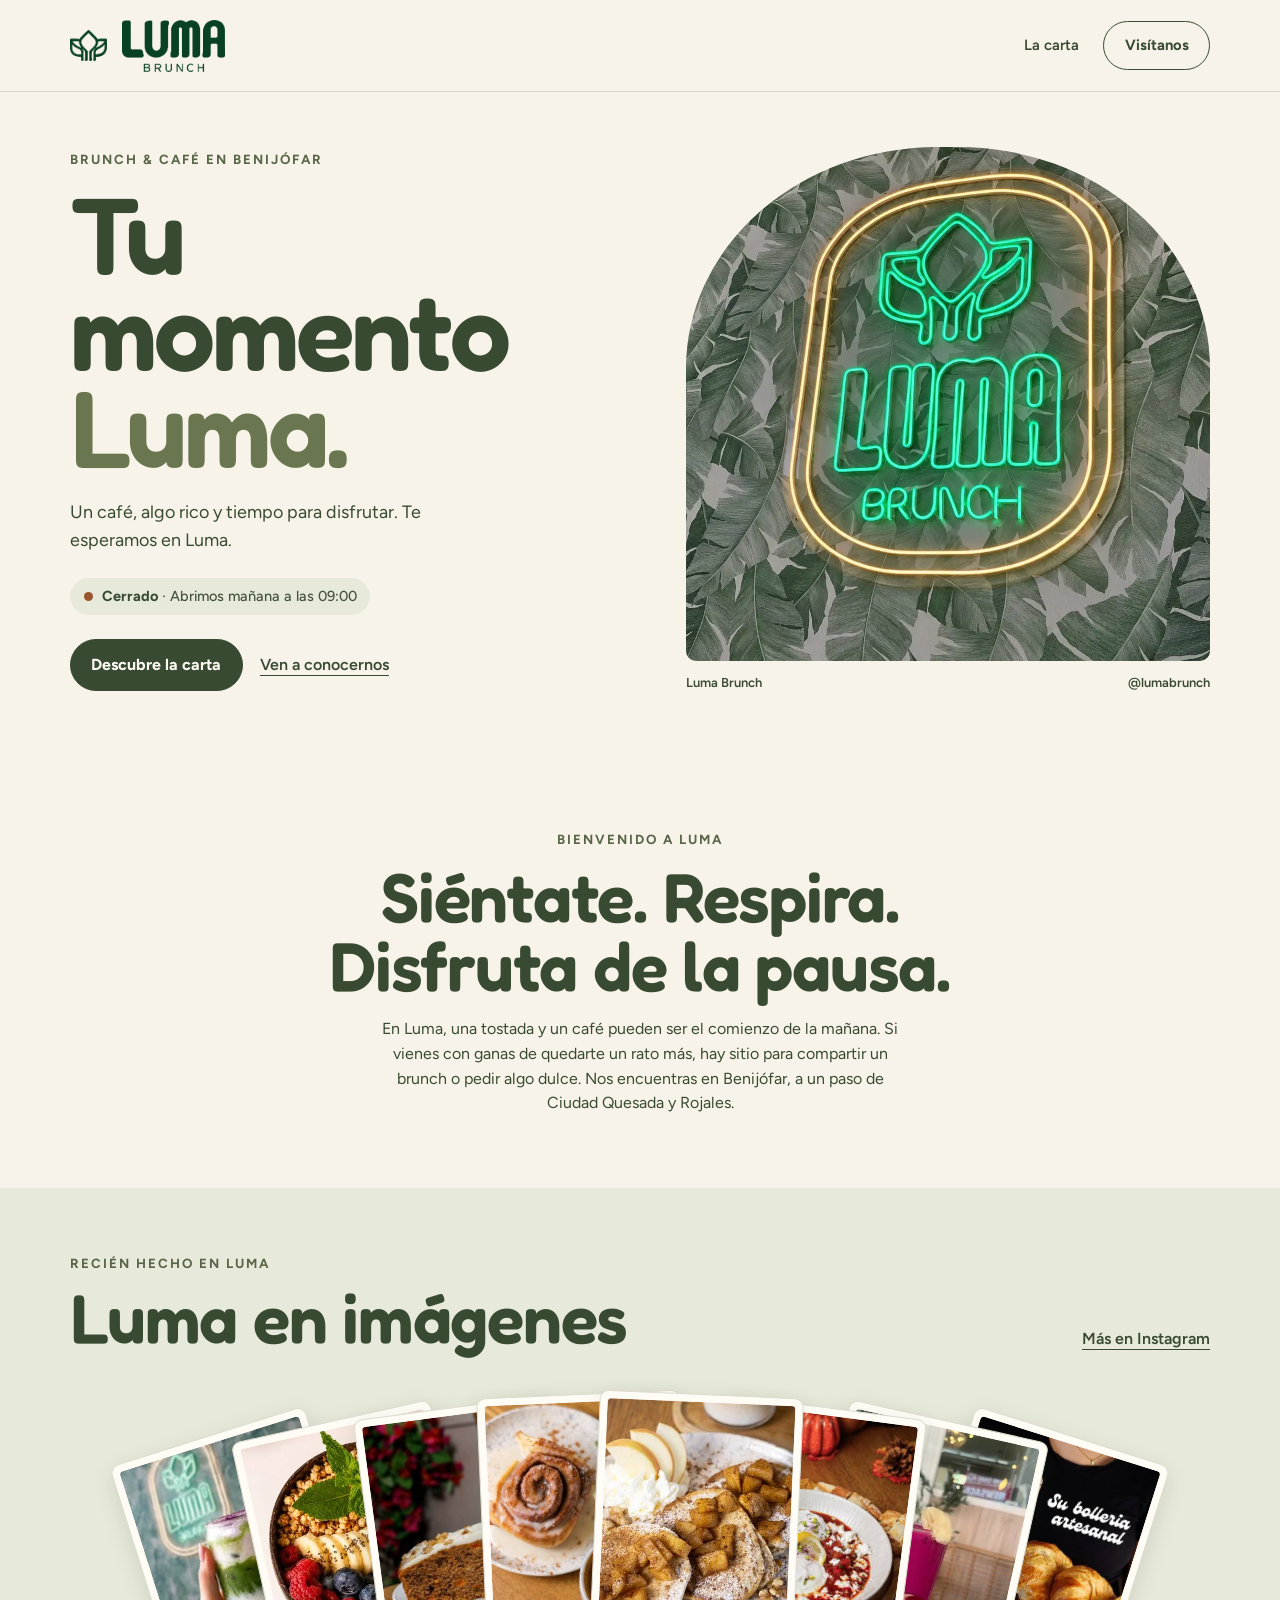
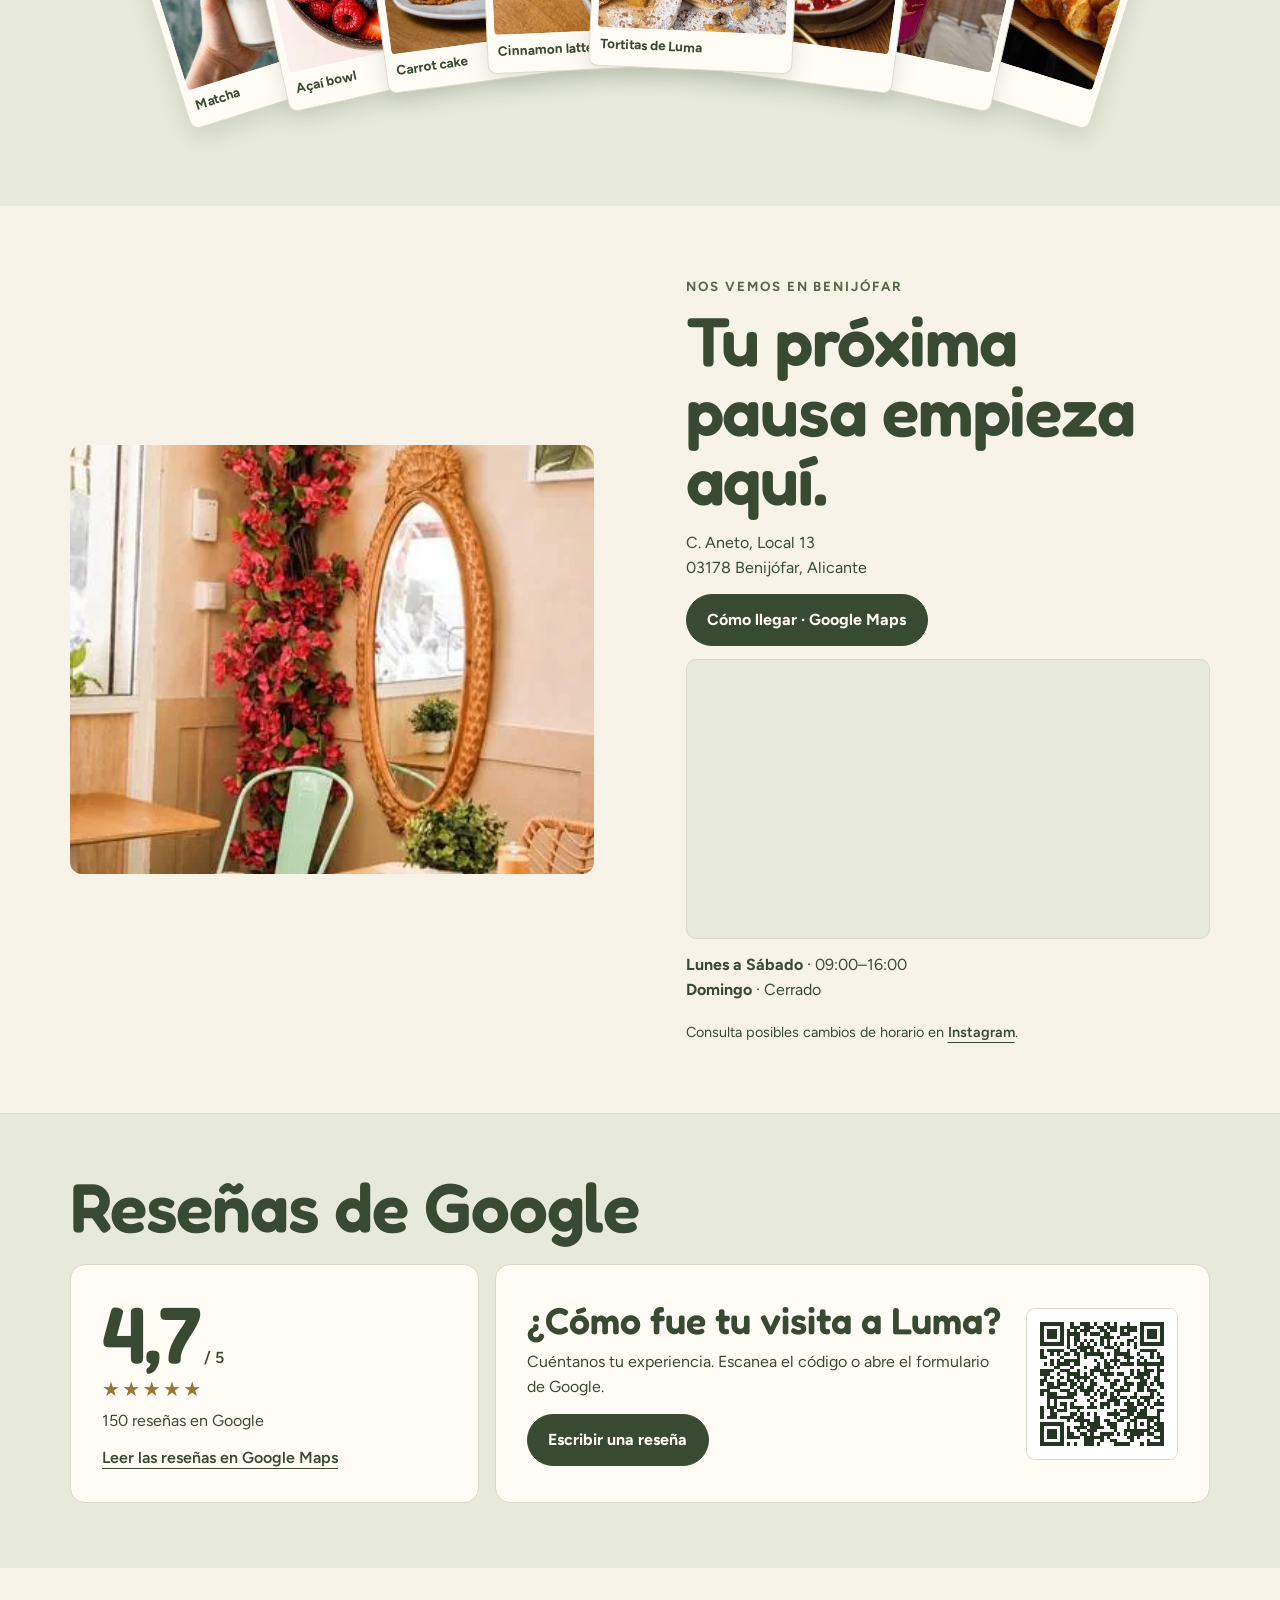
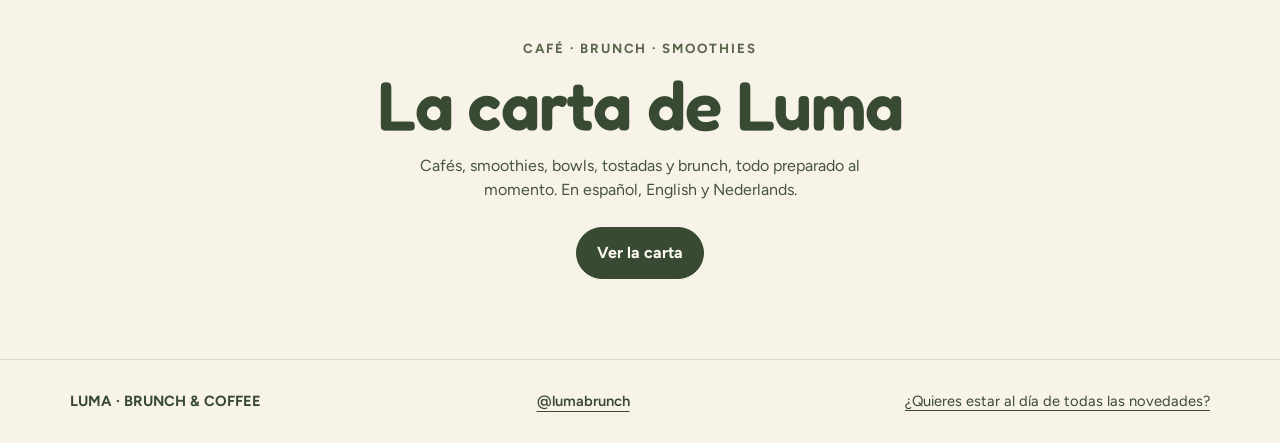
==== commit 57560404: "Merge remote-tracking branch 'origin/main' into web-menu-seo # Conflicts: #	index.html" ====
--- a/index.html
+++ b/index.html
@@ -4,10 +4,25 @@
 <meta charset="utf-8">
 <meta name="viewport" content="width=device-width,initial-scale=1">
 <meta name="google-site-verification" content="cE4vDG-liai5hOQlIfG9rS69vHkL8d6ks3oAklpCcnk">
-<meta name="description" content="Café, desayunos y brunch preparados al momento en Luma Brunch, Benijófar. Consulta la carta, los horarios y cómo llegar.">
+<meta name="description" content="Brunch, desayunos y café en Benijófar, a un paso de Ciudad Quesada y Rojales. Tostadas, bowls, smoothies y zumos naturales. Lun–sáb 9:00–16:00.">
 <link rel="canonical" href="https://luma-brunch.es/">
 <link rel="icon" type="image/webp" href="home-assets/luma-flower.webp">
-<title>Luma Brunch · Benijófar</title>
+<meta name="theme-color" content="#f7f3e8">
+<title>Brunch y desayunos en Benijófar | Luma Brunch &amp; Coffee</title>
+<meta property="og:type" content="restaurant">
+<meta property="og:site_name" content="Luma Brunch">
+<meta property="og:locale" content="es_ES">
+<meta property="og:url" content="https://luma-brunch.es/">
+<meta property="og:title" content="Luma Brunch · Brunch y café en Benijófar">
+<meta property="og:description" content="Brunch, desayunos, smoothies y bowls preparados al momento. Lun–sáb 9:00–16:00, Calle Aneto, Benijófar.">
+<meta property="og:image" content="https://luma-brunch.es/home-assets/luma-compartir.jpg">
+<meta property="og:image:width" content="1200">
+<meta property="og:image:height" content="630">
+<meta property="og:image:alt" content="Tortitas de Luma Brunch con manzana y canela">
+<meta name="twitter:card" content="summary_large_image">
+<script type="application/ld+json">{"@context":"https://schema.org","@type":"Restaurant","@id":"https://luma-brunch.es/#restaurant","name":"Luma Brunch","alternateName":"Luma Brunch & Coffee","description":"Brunch, desayunos, café de especialidad, smoothies, bowls y zumos naturales preparados al momento en Benijófar (Alicante), junto a Ciudad Quesada y Rojales.","url":"https://luma-brunch.es/","image":["https://luma-brunch.es/home-assets/luma-compartir.jpg","https://luma-brunch.es/home-assets/luma-neon.webp","https://luma-brunch.es/home-assets/interior.webp"],"logo":"https://luma-brunch.es/home-assets/luma-badge.webp","address":{"@type":"PostalAddress","streetAddress":"Calle Aneto, Local 13","addressLocality":"Benijófar","addressRegion":"Alicante","postalCode":"03178","addressCountry":"ES"},"hasMap":"https://maps.google.com/maps?cid=3795068254731016623","openingHoursSpecification":[{"@type":"OpeningHoursSpecification","dayOfWeek":["Monday","Tuesday","Wednesday","Thursday","Friday","Saturday"],"opens":"09:00","closes":"16:00"}],"servesCuisine":["Brunch","Desayunos","Café","Smoothies y bowls"],"priceRange":"€","hasMenu":"https://luma-brunch.es/carta/","areaServed":["Benijófar","Ciudad Quesada","Rojales","Costa Blanca"],"sameAs":["https://www.instagram.com/lumabrunch/","https://www.tiktok.com/@lumabrunch","https://maps.google.com/maps?cid=3795068254731016623"]}</script>
+<link rel="preconnect" href="https://fonts.googleapis.com">
+<link rel="preconnect" href="https://fonts.gstatic.com" crossorigin>
 <link rel="stylesheet" href="https://fonts.googleapis.com/css2?family=Fredoka:wght@500;600;700&family=Figtree:wght@400;500;600;700&display=swap">
 <style>
 :root{--cream:#f7f3e8;--green:#394a32;--olive:#77815a;--line:#d9d9c9;--soft:#e7e9da;--paper:#fffcf5;--headline:Fredoka,"Arial Rounded MT Bold",system-ui,sans-serif;--body:Figtree,system-ui,sans-serif}
@@ -21,7 +36,7 @@
 .eyebrow{font-weight:700;font-size:.83rem;letter-spacing:.15em;text-transform:uppercase;color:#586548}
 .hero{padding-block:55px 59px;display:grid;grid-template-columns:1fr 1fr;gap:8%;align-items:center}.hero h1{font:600 clamp(4.2rem,8.5vw,8.15rem)/.89 var(--headline);letter-spacing:-.027em;margin:16px 0 22px}.hero h1 span{display:block;color:#697650}.intro{max-width:22rem;font-size:1.12rem}
 .status{margin-top:24px;display:inline-flex;align-items:center;gap:9px;max-width:100%;padding:.48rem .85rem;border-radius:100px;background:var(--soft);font-weight:700;font-size:.91rem}.dot{width:9px;height:9px;border-radius:100%;background:#9b552e;flex:none}.status[data-state=open] .dot{background:#427345}.status .detail{font-weight:500;color:#46543d}
-.actions{gap:17px;margin-top:24px}.hero-photo img{border-radius:48% 48% 10px 10px / 43% 43% 10px 10px;aspect-ratio:1.02;object-fit:cover}.hero-photo figcaption{display:flex;justify-content:space-between;gap:12px;margin-top:12px;font-size:.81rem;font-weight:600}
+.hero h1 .hero-kicker{display:block;margin:0 0 16px;font:700 .83rem/1.55 var(--body);letter-spacing:.15em;text-transform:uppercase;color:#586548}.hero h1.hero-title-seo{margin-top:0}.actions{gap:17px;margin-top:24px}.hero-photo img{border-radius:48% 48% 10px 10px / 43% 43% 10px 10px;aspect-ratio:1.02;object-fit:cover}.hero-photo figcaption{display:flex;justify-content:space-between;gap:12px;margin-top:12px;font-size:.81rem;font-weight:600}
 
 .welcome{text-align:center;padding:77px 0 72px}.welcome p:last-child{max-width:525px;margin:auto}.welcome h2{margin:12px 0 17px}
 h2{font:600 clamp(2.5rem,5.4vw,4.6rem)/1 var(--headline);letter-spacing:-.018em}
@@ -82,6 +97,7 @@
 #luma-lang-es:focus-visible~.menu-language [for=luma-lang-es],#luma-lang-en:focus-visible~.menu-language [for=luma-lang-en],#luma-lang-nl:focus-visible~.menu-language [for=luma-lang-nl]{outline:3px solid #96613b;outline-offset:4px}
 .menu-categories a[aria-current=true]{background:var(--green);color:var(--paper)}
 
+.menu-link{text-align:center;padding:70px 0 80px}.menu-link h2{margin:12px 0 14px}.menu-link p:not(.eyebrow){max-width:30rem;margin:0 auto 24px;color:#46543d}
 .newsletter-trigger{border:0;padding:8px 0;background:none;color:inherit;cursor:pointer;font:inherit;text-decoration:underline;text-underline-offset:4px}
 .newsletter-dialog{box-sizing:border-box;width:min(580px,calc(100% - 24px));max-height:calc(100% - 24px);overflow:auto;padding:18px;border:1px solid #d9d9c9;border-radius:16px;background:#f7f3e8;color:#394a32}
 .newsletter-dialog::backdrop{background:#232d22ad}
@@ -112,26 +128,25 @@
   <div class="wrap top">
     <a class="brand" href="#inicio" aria-label="Luma Brunch"><img class="flower" src="home-assets/luma-flower.webp" alt=""><img class="wordmark" src="home-assets/luma-wordmark.webp" alt=""></a>
     <nav aria-label="Navegación principal">
-      <a href="#carta">La carta</a><a class="button outline" href="#visitanos">Visítanos</a>
+      <a href="carta/">La carta</a><a class="button outline" href="#visitanos">Visítanos</a>
     </nav>
   </div>
 </header>
 <main id="contenido">
   <section class="wrap hero" aria-labelledby="hero-title">
     <div>
-      <p class="eyebrow">Benijófar · Brunch &amp; Coffee</p>
-      <h1 id="hero-title">Tu momento <span>Luma.</span></h1>
+      <h1 id="hero-title" class="hero-title-seo"><span class="eyebrow hero-kicker">Brunch &amp; café en Benijófar</span>Tu momento <span>Luma.</span></h1>
       <p class="intro">Un café, algo rico y tiempo para disfrutar. Te esperamos en Luma.</p>
       <div class="status" id="opening-status" aria-live="polite"><span class="dot" aria-hidden="true"></span><span><span id="opening-label">Horario</span><span class="detail" id="opening-detail"> · Lun–sáb 09:00–16:00</span></span></div>
-      <div class="actions"><a class="button" href="#carta">Descubre la carta</a><a class="text-link" href="#visitanos">Ven a conocernos</a></div>
+      <div class="actions"><a class="button" href="carta/">Descubre la carta</a><a class="text-link" href="#visitanos">Ven a conocernos</a></div>
     </div>
-    <figure class="hero-photo"><img src="home-assets/luma-neon.webp" alt="Letrero luminoso de Luma Brunch en el interior del local" fetchpriority="high"><figcaption><span>Luma Brunch</span><span>@lumabrunch</span></figcaption></figure>
+    <figure class="hero-photo"><img src="home-assets/luma-neon.webp" alt="Letrero luminoso de Luma Brunch en el interior del local, Benijófar" width="1000" height="1333" fetchpriority="high"><figcaption><span>Luma Brunch</span><span>@lumabrunch</span></figcaption></figure>
   </section>
 
   <section class="wrap welcome" aria-labelledby="welcome-title">
     <p class="eyebrow">Bienvenido a Luma</p>
     <h2 id="welcome-title">Siéntate. Respira.<br>Disfruta de la pausa.</h2>
-    <p>En Luma, una tostada y un café pueden ser el comienzo de la mañana. Si vienes con ganas de quedarte un rato más, hay sitio para compartir un brunch o pedir algo dulce. Nos encuentras en Benijófar.</p>
+    <p>En Luma, una tostada y un café pueden ser el comienzo de la mañana. Si vienes con ganas de quedarte un rato más, hay sitio para compartir un brunch o pedir algo dulce. Nos encuentras en Benijófar, a un paso de Ciudad Quesada y Rojales.</p>
   </section>
   <section class="bar" id="barra" aria-labelledby="bar-title">
     <div class="wrap">
@@ -182,1372 +197,11 @@
       </div>
     </div>
   </section>
-<section class="wrap menu-full" id="carta" aria-labelledby="menu-title">
+<section class="wrap menu-full menu-link" id="carta" aria-labelledby="menu-title">
+  <p class="eyebrow">Café · Brunch · Smoothies</p>
   <h2 id="menu-title">La carta de Luma</h2>
-  <input class="menu-lang-input" type="radio" name="luma-menu-language" id="luma-lang-es" lang="es" checked>
-  <input class="menu-lang-input" type="radio" name="luma-menu-language" id="luma-lang-en" lang="en">
-  <input class="menu-lang-input" type="radio" name="luma-menu-language" id="luma-lang-nl" lang="nl">
-  <div class="menu-language">
-    <label class="button outline" for="luma-lang-es" lang="es">Español</label>
-    <label class="button outline" for="luma-lang-en" lang="en">English</label>
-    <label class="button outline" for="luma-lang-nl" lang="nl">Nederlands</label>
-  </div>
-  <div class="menu-panel" lang="es" id="luma-menu-es">
-    <div class="menu-controls">
-      <input type="search" placeholder="¿Qué te apetece?" aria-label="¿Qué te apetece?" autocomplete="off" hidden>
-      <nav class="menu-categories" aria-label="Categorías de la carta">
-        <a href="#menu-es-0">Cafés</a>
-        <a href="#menu-es-1">Iced latte</a>
-        <a href="#menu-es-2">Matcha</a>
-        <a href="#menu-es-3">Tés</a>
-        <a href="#menu-es-4">Smoothies</a>
-        <a href="#menu-es-5">Bowls</a>
-        <a href="#menu-es-6">Zumos naturales</a>
-        <a href="#menu-es-7">Desayuno</a>
-        <a href="#menu-es-8">Tostadas especiales</a>
-        <a href="#menu-es-9">Tostadas</a>
-        <a href="#menu-es-10">Sándwiches</a>
-        <a href="#menu-es-11">Croissants</a>
-        <a href="#menu-es-12">Bagels</a>
-        <a href="#menu-es-13">Sopas</a>
-        <a href="#menu-es-14">Ensaladas</a>
-        <a href="#menu-es-15">Brunch</a>
-        <a href="#menu-es-16">Un capricho dulce</a>
-        <a href="#menu-es-17">Para los peques</a>
-      </nav>
-    </div>
-    <section class="menu-category" id="menu-es-0">
-      <h3>Cafés</h3>
-      <div class="menu-items">
-        <article class="menu-item"><div class="menu-item-heading"><h4>Espresso</h4><strong>€ 1,50</strong></div>
-        </article>
-        <article class="menu-item"><div class="menu-item-heading"><h4>Cortado</h4><strong>€ 1,75</strong></div>
-        </article>
-        <article class="menu-item"><div class="menu-item-heading"><h4>Bombón</h4><strong>€ 1,95</strong></div>
-        </article>
-        <article class="menu-item"><div class="menu-item-heading"><h4>Americano</h4><strong>€ 1,75</strong></div>
-          <p>Grande €2,75</p>
-        </article>
-        <article class="menu-item"><div class="menu-item-heading"><h4>Con leche</h4><strong>€ 1,95</strong></div>
-          <p>Grande €3,25</p>
-        </article>
-        <article class="menu-item"><div class="menu-item-heading"><h4>Cappuccino</h4><strong>€ 1,95</strong></div>
-          <p>Grande €3,25</p>
-        </article>
-        <article class="menu-item"><div class="menu-item-heading"><h4>Latte</h4><strong>€ 2,25</strong></div>
-          <p>Espresso con abundante leche</p>
-        </article>
-        <article class="menu-item"><div class="menu-item-heading"><h4>Flat white</h4><strong>€ 3,25</strong></div>
-          <p>Doble espresso y leche</p>
-        </article>
-        <article class="menu-item"><div class="menu-item-heading"><h4>Chai latte</h4><strong>€ 3,50</strong></div>
-        </article>
-        <article class="menu-item"><div class="menu-item-heading"><h4>Dirty chai</h4><strong>€ 4,50</strong></div>
-        </article>
-        <article class="menu-item"><div class="menu-item-heading"><h4>Chocolate caliente</h4><strong>€ 3,25</strong></div>
-        </article>
-        <article class="menu-item"><div class="menu-item-heading"><h4>Caramel macchiato</h4><strong>€ 4,25</strong></div>
-        </article>
-      </div>
-      <aside class="menu-notes">
-        <h4><strong>Extras:</strong></h4>
-        <p>espresso + €1,00 · nata montada + €0,50 · bebida de almendras, avena o leche sin lactosa + €0,30</p>
-      </aside>
-    </section>
-    <section class="menu-category" id="menu-es-1">
-      <h3>Iced latte</h3>
-      <div class="menu-items">
-        <article class="menu-item"><div class="menu-item-heading"><h4>Iced latte</h4><strong>€ 3,50</strong></div>
-          <p>Doble espresso, leche y hielo. Caramelo, vainilla o banana + €1,00</p>
-        </article>
-        <article class="menu-item"><div class="menu-item-heading"><h4>Iced matcha latte</h4><strong>€ 3,95</strong></div>
-        </article>
-        <article class="menu-item"><div class="menu-item-heading"><h4>Iced dirty chai</h4><strong>€ 4,95</strong></div>
-        </article>
-      </div>
-      <aside class="menu-notes">
-        <h4><strong>Extras:</strong></h4>
-        <p>Nata montada + €1,00 · espresso + €0,50 · bebida de almendras, avena o leche sin lactosa + €0,30</p>
-      </aside>
-    </section>
-    <section class="menu-category" id="menu-es-2">
-      <h3>Matcha</h3>
-      <div class="menu-items">
-        <article class="menu-item"><div class="menu-item-heading"><h4>Matcha latte</h4><strong>€ 3,50</strong></div>
-        </article>
-        <article class="menu-item"><div class="menu-item-heading"><h4>Iced matcha latte</h4><strong>€ 3,95</strong></div>
-        </article>
-      </div>
-      <aside class="menu-notes">
-        <h4><strong>Extras:</strong></h4>
-        <p>Mango, fresa, banana o vainilla + €1,00</p>
-      </aside>
-    </section>
-    <section class="menu-category" id="menu-es-3">
-      <h3>Tés</h3>
-      <div class="menu-items">
-        <article class="menu-item"><div class="menu-item-heading"><h4>Té</h4><strong>€ 1,75</strong></div>
-        </article>
-        <article class="menu-item"><div class="menu-item-heading"><h4>Té de menta fresca</h4><strong>€ 1,95</strong></div>
-          <p>Jengibre o limón + €0,25</p>
-        </article>
-      </div>
-    </section>
-    <section class="menu-category" id="menu-es-4">
-      <h3>Smoothies</h3>
-      <div class="menu-items">
-        <article class="menu-item"><div class="menu-item-heading"><h4>Green Dreams</h4><strong>€ 5,95</strong></div>
-          <p>Espinacas, aguacate, kiwi, banana y bebida de coco.</p>
-        </article>
-        <article class="menu-item"><div class="menu-item-heading"><h4>Good Vibes</h4><strong>€ 5,95</strong></div>
-          <p>Mango, piña, papaya, banana y bebida de coco.</p>
-        </article>
-        <article class="menu-item"><div class="menu-item-heading"><h4>Pink Dragon</h4><strong>€ 6,95</strong></div>
-          <p>Pitaya, mango, fresa, banana y bebida de coco.</p>
-        </article>
-        <article class="menu-item"><div class="menu-item-heading"><h4>Berry Licious</h4><strong>€ 6,95</strong></div>
-          <p>Mezcla de frutos rojos, banana y bebida de coco.</p>
-        </article>
-        <article class="menu-item"><div class="menu-item-heading"><h4>Choco Loco</h4><strong>€ 6,95</strong></div>
-          <p>Banana, crema de cacahuete, cacao, copos de avena,sirope de agave y bebida de almendras.</p>
-        </article>
-        <article class="menu-item"><div class="menu-item-heading"><h4>Antiox</h4><strong>€ 5,95</strong></div>
-          <p>Naranja, kiwi y fresa.</p>
-        </article>
-        <article class="menu-item"><div class="menu-item-heading"><h4>Stranana</h4><strong>€ 4,95</strong></div>
-          <p>Banana, fresa y bebida de coco.</p>
-        </article>
-        <article class="menu-item"><div class="menu-item-heading"><h4>Batido de proteínas</h4><strong>€ 7,95</strong></div>
-          <p>Banana, proteína de vainilla, bebida de almendras,copos de avena y canela.</p>
-        </article>
-      </div>
-      <aside class="menu-notes">
-        <p>Bebida de coco, de avena o de almendras.</p>
-        <h4><strong>Extras:</strong></h4>
-        <p>Proteína extra + €1,00</p>
-      </aside>
-    </section>
-    <section class="menu-category" id="menu-es-5">
-      <h3>Bowls</h3>
-      <div class="menu-items">
-        <article class="menu-item"><div class="menu-item-heading"><h4>Snicker Bowl</h4><strong>€ 7,95</strong></div>
-          <p>Banana, cacao, sirope de agave, crema de cacahuete y bebida de almendras. Toppings: granola, chía, nueces, banana y trocitos de chocolate.</p>
-        </article>
-        <article class="menu-item"><div class="menu-item-heading"><h4>Pink Dragon</h4><strong>€ 8,95</strong></div>
-          <p>Pitaya, banana, mango, fresa y bebida de coco. Toppings: kiwi, chía, arándanos, frambuesas, banana, coco y granola.</p>
-        </article>
-        <article class="menu-item"><div class="menu-item-heading"><h4>Sunshine Bowl</h4><strong>€ 7,95</strong></div>
-          <p>Banana, mango, bebida de almendras y piña. Toppings: granola, chía, frambuesas, banana y arándanos.</p>
-        </article>
-        <article class="menu-item"><div class="menu-item-heading"><h4>Açaí Bowl</h4><strong>€ 8,95</strong></div>
-          <p>Açaí, banana, fresa y bebida de almendras. Toppings: granola, arándanos, chía, banana y fresa.</p>
-          <details><summary>Ver foto</summary><img src="bowl-acai.jpg" alt="Açaí Bowl" loading="lazy"></details>
-        </article>
-        <article class="menu-item"><div class="menu-item-heading"><h4>Bowl de yogur</h4><strong>€ 6,95</strong></div>
-          <p>Yogur griego, fruta fresca, chía, granola y miel. (Yogur de coco + 1,00 €)</p>
-        </article>
-        <article class="menu-item"><div class="menu-item-heading"><h4>Bowl de avena</h4><strong>€ 5,95</strong></div>
-          <p>Copos de avena calientes con canela, pasas y manzana caramelizada.</p>
-        </article>
-      </div>
-      <aside class="menu-notes">
-        <h4><strong>Extras:</strong></h4>
-        <p>Proteína de vainilla + €1,00</p>
-      </aside>
-    </section>
-    <section class="menu-category" id="menu-es-6">
-      <h3>Zumos naturales</h3>
-      <div class="menu-items">
-        <article class="menu-item"><div class="menu-item-heading"><h4>Zumo de naranja natural</h4><strong>€ 3,50</strong></div>
-        </article>
-        <article class="menu-item"><div class="menu-item-heading"><h4>Heart Beet</h4><strong>€ 4,95</strong></div>
-          <p>manzana, remolacha, jengibre y limón.</p>
-        </article>
-        <article class="menu-item"><div class="menu-item-heading"><h4>Green Power</h4><strong>€ 4,95</strong></div>
-          <p>manzana, espinacas, pepino y lima.</p>
-        </article>
-        <article class="menu-item"><div class="menu-item-heading"><h4>Celery Juice</h4><strong>€ 4,95</strong></div>
-          <p>apio, manzana, limón y jengibre.</p>
-        </article>
-        <article class="menu-item"><div class="menu-item-heading"><h4>Orange Ginger</h4><strong>€ 4,95</strong></div>
-          <p>manzana, zanahoria, naranja, lima y jengibre.</p>
-        </article>
-        <article class="menu-item"><div class="menu-item-heading"><h4>Ginger Boost</h4><strong>€ 4,95</strong></div>
-          <p>manzana, piña, jengibre, cúrcuma y pimienta negra.</p>
-        </article>
-        <article class="menu-item"><div class="menu-item-heading"><h4>Tropical Feels</h4><strong>€ 4,95</strong></div>
-          <p>fresas, piña, naranja y manzana.</p>
-        </article>
-        <article class="menu-item"><div class="menu-item-heading"><h4>Shots</h4><strong>€ 2,50</strong></div>
-          <p>Manzana, jengibre y limón.(+ cúrcuma y pimienta negra €0,25)</p>
-        </article>
-      </div>
-    </section>
-    <section class="menu-category" id="menu-es-7">
-      <h3>Desayuno</h3>
-      <div class="menu-items">
-        <article class="menu-item"><div class="menu-item-heading"><h4>Desayuno</h4><strong>€ 9,95</strong></div>
-          <p>Café o té (con leche, americano, cappuccino o latte) +Zumo de naranja natural +Croissant con huevos revueltos y un topping a elegir:Bacon, queso o aguacate</p>
-        </article>
-      </div>
-    </section>
-    <section class="menu-category" id="menu-es-8">
-      <h3>Tostadas especiales</h3>
-      <div class="menu-items">
-        <article class="menu-item"><div class="menu-item-heading"><h4>Green Egg</h4><strong>€ 4,95</strong></div>
-          <p>Pan tostado con aguacate, rúcula, huevo cocido y chía.(+ salmón ahumado €3,95 o jamón ibérico €3,25)</p>
-        </article>
-        <article class="menu-item"><div class="menu-item-heading"><h4>Smashed Avocado</h4><strong>€ 4,95</strong></div>
-          <p>Pan tostado con aguacate machacado, rúcula, tomate, brotes de alfalfa y semillas. (+ huevo cocido €1,00)</p>
-        </article>
-        <article class="menu-item"><div class="menu-item-heading"><h4>Queso manchego</h4><strong>€ 7,25</strong></div>
-          <p>Pan tostado con tomate rallado, rúcula, manchego curado, nueces, tomate seco y un toque de vinagre balsámico.</p>
-        </article>
-        <article class="menu-item"><div class="menu-item-heading"><h4>Post Workout</h4><strong>€ 4,75</strong></div>
-          <p>Pan tostado con crema de cacahuete, banana, chía, arándanos y miel.</p>
-        </article>
-        <article class="menu-item"><div class="menu-item-heading"><h4>Hummus</h4><strong>€ 5,95</strong></div>
-          <p>Pan tostado con hummus, rúcula, tomate, aguacate, brotes de alfalfa y semillas. (Huevo poché + €1,25)</p>
-        </article>
-        <article class="menu-item"><div class="menu-item-heading"><h4>Feta</h4><strong>€ 6,25</strong></div>
-          <p>Pan tostado con aguacate machacado, rúcula, queso feta, tomates cherry, brotes de alfalfa y semillas.</p>
-        </article>
-        <article class="menu-item"><div class="menu-item-heading"><h4>Burrata</h4><strong>€ 5,95</strong></div>
-          <p>Pan tostado con burrata cremosa, rúcula, tomates secos, nueces y un toque de vinagre balsámico.</p>
-        </article>
-        <article class="menu-item"><div class="menu-item-heading"><h4>Nordic Dream</h4><strong>€ 9,95</strong></div>
-          <p>Pan tostado con queso crema a las finas hierbas, salmón ahumado, rúcula, aguacate, huevo poché y copos de chile.</p>
-        </article>
-      </div>
-    </section>
-    <section class="menu-category" id="menu-es-9">
-      <h3>Tostadas</h3>
-      <div class="menu-items">
-        <article class="menu-item"><div class="menu-item-heading"><h4>Tomate</h4><strong>€ 2,00</strong></div>
-        </article>
-        <article class="menu-item"><div class="menu-item-heading"><h4>Tomate y queso</h4><strong>€ 2,75</strong></div>
-        </article>
-        <article class="menu-item"><div class="menu-item-heading"><h4>Queso</h4><strong>€ 2,50</strong></div>
-        </article>
-        <article class="menu-item"><div class="menu-item-heading"><h4>Manchego curado</h4><strong>€ 4,25</strong></div>
-        </article>
-        <article class="menu-item"><div class="menu-item-heading"><h4>Jamón ibérico</h4><strong>€ 4,25</strong></div>
-        </article>
-        <article class="menu-item"><div class="menu-item-heading"><h4>Salmón ahumado</h4><strong>€ 4,95</strong></div>
-        </article>
-        <article class="menu-item"><div class="menu-item-heading"><h4>Huevos revueltos</h4><strong>€ 3,95</strong></div>
-        </article>
-        <article class="menu-item"><div class="menu-item-heading"><h4>Atún</h4><strong>€ 2,95</strong></div>
-        </article>
-        <article class="menu-item"><div class="menu-item-heading"><h4>Mermelada</h4><strong>€ 2,25</strong></div>
-        </article>
-        <article class="menu-item"><div class="menu-item-heading"><h4>Mermelada y mantequilla</h4><strong>€ 2,50</strong></div>
-        </article>
-      </div>
-      <aside class="menu-notes tostada-options" aria-label="Extras · Elige tu pan">
-        <div class="tostada-option-group">
-          <h4><strong>Extras:</strong></h4>
-          <ul><li><span>Bacon</span><strong>+ €1,50</strong></li><li><span>Aguacate</span><strong>+ €1,25</strong></li><li><span>Huevo cocido</span><strong>+ €1,00</strong></li><li><span>Huevo poché</span><strong>+ €1,25</strong></li></ul>
-        </div>
-        <div class="tostada-option-group">
-          <h4><strong>Elige tu pan:</strong></h4>
-          <ul><li><span>Pan blanco</span></li><li><span>Pan integral</span></li><li><span>Pan de molde blanco</span></li><li><span>Pan de molde integral</span></li><li><span>Panecillo blanco</span><strong>+ €0,25</strong></li><li><span>Pan brioche</span><strong>+ €0,25</strong></li></ul>
-        </div>
-      </aside>
-    </section>
-    <section class="menu-category" id="menu-es-10">
-      <h3>Sándwiches</h3>
-      <div class="menu-items">
-        <article class="menu-item"><div class="menu-item-heading"><h4>Sándwich de queso</h4><strong>€ 3,95</strong></div>
-        </article>
-        <article class="menu-item"><div class="menu-item-heading"><h4>Sándwich de tomate y queso</h4><strong>€ 4,25</strong></div>
-        </article>
-        <article class="menu-item"><div class="menu-item-heading"><h4>Sándwich de queso y cebolla</h4><strong>€ 3,95</strong></div>
-        </article>
-        <article class="menu-item"><div class="menu-item-heading"><h4>Sándwich de tomate y pesto</h4><strong>€ 4,50</strong></div>
-        </article>
-        <article class="menu-item"><div class="menu-item-heading"><h4>Sándwich de jamón y queso</h4><strong>€ 4,75</strong></div>
-        </article>
-        <article class="menu-item"><div class="menu-item-heading"><h4>Sándwich de ensalada de atún</h4><strong>€ 5,95</strong></div>
-        </article>
-      </div>
-    </section>
-    <section class="menu-category" id="menu-es-11">
-      <h3>Croissants</h3>
-      <div class="menu-items">
-        <article class="menu-item"><div class="menu-item-heading"><h4>Solo</h4><strong>€ 2,25</strong></div>
-        </article>
-        <article class="menu-item"><div class="menu-item-heading"><h4>Queso</h4><strong>€ 3,25</strong></div>
-        </article>
-        <article class="menu-item"><div class="menu-item-heading"><h4>Jamón y queso</h4><strong>€ 3,95</strong></div>
-        </article>
-        <article class="menu-item"><div class="menu-item-heading"><h4>Mantequilla</h4><strong>€ 2,75</strong></div>
-        </article>
-        <article class="menu-item"><div class="menu-item-heading"><h4>Mantequilla y mermelada</h4><strong>€ 3,25</strong></div>
-        </article>
-        <article class="menu-item"><div class="menu-item-heading"><h4>Nutella</h4><strong>€ 2,75</strong></div>
-        </article>
-        <article class="menu-item"><div class="menu-item-heading"><h4>Huevos revueltos</h4><strong>€ 4,95</strong></div>
-        </article>
-        <article class="menu-item"><div class="menu-item-heading"><h4>Salmón ahumado, aguacate y huevo poché</h4><strong>€ 9,50</strong></div>
-        </article>
-      </div>
-      <aside class="menu-notes">
-        <h4><strong>Extras:</strong></h4>
-        <p>Bacon + €1,50</p>
-        <p>Aguacate + €1,25</p>
-      </aside>
-    </section>
-    <section class="menu-category" id="menu-es-12">
-      <h3>Bagels</h3>
-      <div class="menu-items">
-        <article class="menu-item"><div class="menu-item-heading"><h4>Bagel de huevo y bacon</h4><strong>€ 5,95</strong></div>
-          <p>huevos revueltos y bacon.</p>
-        </article>
-        <article class="menu-item"><div class="menu-item-heading"><h4>Bagel BLT</h4><strong>€ 5,75</strong></div>
-          <p>bacon, lechuga, tomate y mayonesa.</p>
-        </article>
-        <article class="menu-item"><div class="menu-item-heading"><h4>Bagel de hummus</h4><strong>€ 5,50</strong></div>
-          <p>hummus, tomate, pepino, rúcula, cebolla roja y brotes de alfalfa.</p>
-        </article>
-        <article class="menu-item"><div class="menu-item-heading"><h4>Bagel de salmón y queso crema</h4><strong>€ 9,25</strong></div>
-          <p>salmón ahumado, queso crema a las finas hierbas, rúcula y cebolla roja.</p>
-        </article>
-        <article class="menu-item"><div class="menu-item-heading"><h4>Bagel de salmón y huevo poché</h4><strong>€ 9,50</strong></div>
-          <p>salmón ahumado, rúcula, aguacate y huevo poché. (Salsa holandesa + €1,25)</p>
-        </article>
-        <article class="menu-item"><div class="menu-item-heading"><h4>Bagel de atún</h4><strong>€ 5,95</strong></div>
-          <p>rúcula, ensalada de atún y huevo cocido.</p>
-        </article>
-      </div>
-    </section>
-    <section class="menu-category" id="menu-es-13">
-      <h3>Sopas</h3>
-      <div class="menu-items">
-        <article class="menu-item"><div class="menu-item-heading"><h4>Sopa de pollo</h4><strong>€ 5,95</strong></div>
-          <p>Sopa casera de pollo, servida con pan.</p>
-        </article>
-        <article class="menu-item"><div class="menu-item-heading"><h4>Sopa de lentejas</h4><strong>€ 5,95</strong></div>
-          <p>Sopa casera de lentejas, servida con pan.</p>
-        </article>
-      </div>
-    </section>
-    <section class="menu-category" id="menu-es-14">
-      <h3>Ensaladas</h3>
-      <div class="menu-items">
-        <article class="menu-item"><div class="menu-item-heading"><h4>Ensalada César</h4><strong>€ 9,95</strong></div>
-          <p>Lechuga iceberg, pepino, pollo, bacon, huevo cocido,parmesano, picatostes y salsa César.</p>
-        </article>
-        <article class="menu-item"><div class="menu-item-heading"><h4>Ensalada Luma</h4><strong>€ 9,95</strong></div>
-          <p>Mezcla de lechugas, tomates cherry, pepino, piñones,parmesano, bacon crujiente, cebolla roja y aliño de pesto.</p>
-        </article>
-        <article class="menu-item"><div class="menu-item-heading"><h4>Ensalada mixta</h4><strong>€ 8,95</strong></div>
-          <p>Quinoa, mezcla de lechugas, aguacate, cebolla roja, zanahoria, tomates cherry, aceitunas, pepino y salsa cremosa vegana.</p>
-        </article>
-        <article class="menu-item"><div class="menu-item-heading"><h4>Ensalada de burrata</h4><strong>€ 9,95</strong></div>
-          <p>Burrata cremosa sobre rúcula con tomates cherry, piñones tostados, tomate seco, pesto y aceite de oliva.</p>
-        </article>
-      </div>
-    </section>
-    <section class="menu-category" id="menu-es-15">
-      <h3>Brunch</h3>
-      <div class="menu-items">
-        <article class="menu-item"><div class="menu-item-heading"><h4>Shakshuka</h4><strong>€ 7,95</strong></div>
-          <p>Salsa casera de tomate con pimiento, cebolla y especias, 2 huevos poché y pan. (Feta + €1,25)</p>
-        </article>
-        <article class="menu-item"><div class="menu-item-heading"><h4>Luma’s Chicken</h4><strong>€ 6,95</strong></div>
-          <p>Bocadillo de pollo especiado, rúcula y mayonesa de ajo.</p>
-        </article>
-        <article class="menu-item"><div class="menu-item-heading"><h4>Spicy Tuna</h4><strong>€ 6,75</strong></div>
-          <p>Bocadillo de ensalada de atún, jalapeños, tomate, huevo cocido y pesto.</p>
-        </article>
-        <article class="menu-item"><div class="menu-item-heading"><h4>Carpaccio</h4><strong>€ 7,50</strong></div>
-          <p>Bocadillo de carpaccio, rúcula, parmesano, piñones y pesto o mayonesa de trufa.</p>
-        </article>
-        <article class="menu-item"><div class="menu-item-heading"><h4>Salmón ahumado</h4><strong>€ 9,50</strong></div>
-          <p>Bocadillo de salmón ahumado, queso crema a las finas hierbas, huevo cocido y rúcula.</p>
-        </article>
-        <article class="menu-item"><div class="menu-item-heading"><h4>Grillworst</h4><strong>€ 7,25</strong></div>
-          <p>Bocadillo de salchicha holandesa a la parrilla con salsa de miel y mostaza.</p>
-        </article>
-        <article class="menu-item"><div class="menu-item-heading"><h4>Albóndiga casera</h4><strong>€ 7,25</strong></div>
-          <p>Bocadillo de albóndiga casera.</p>
-        </article>
-        <article class="menu-item"><div class="menu-item-heading"><h4>Brie</h4><strong>€ 6,25</strong></div>
-          <p>Bocadillo de brie caliente, miel, nueces y rúcula.</p>
-        </article>
-        <article class="menu-item"><div class="menu-item-heading"><h4>Spicy Chicken</h4><strong>€ 6,95</strong></div>
-          <p>Bocadillo de pollo desmenuzado en salsa picante y lechuga.</p>
-        </article>
-        <article class="menu-item"><div class="menu-item-heading"><h4>Jamón y queso especial</h4><strong>€ 6,25</strong></div>
-          <p>Jamón y queso, lechuga iceberg, tomate, pepino y huevo cocido.</p>
-        </article>
-        <article class="menu-item"><div class="menu-item-heading"><h4>Sándwich club</h4><strong>€ 8,95</strong></div>
-          <p>Pan tostado con ensalada de pollo con mayonesa, pepino, tomate, bacon, lechuga iceberg y huevo cocido.</p>
-        </article>
-        <article class="menu-item"><div class="menu-item-heading"><h4>Avocado “Croast”</h4><strong>€ 8,95</strong></div>
-          <p>Croissant tostado con aguacate machacado, rúcula, piñones, huevo poché y parmesano.</p>
-        </article>
-        <article class="menu-item"><div class="menu-item-heading"><h4>Huevos benedictinos</h4><strong>€ 8,95</strong></div>
-          <p>Brioche tostado con huevo poché, bacon, aguacate y salsa holandesa.</p>
-        </article>
-        <article class="menu-item"><div class="menu-item-heading"><h4>Huevos benedictinos con salmón</h4><strong>€ 9,95</strong></div>
-          <p>Brioche tostado con huevo poché, salmón ahumado, aguacate y salsa holandesa.</p>
-        </article>
-        <article class="menu-item"><div class="menu-item-heading"><h4>Flatbread Luma’s Chicken</h4><strong>€ 9,95</strong></div>
-          <p>Pan plano caliente con Luma’s Chicken, ensalada de pepino, rúcula, cebolla roja y salsa de ajo.</p>
-        </article>
-      </div>
-    </section>
-    <section class="menu-category" id="menu-es-16">
-      <h3>Un capricho dulce</h3>
-      <div class="menu-items">
-        <article class="menu-item"><div class="menu-item-heading"><h4>Tortitas</h4><strong>€ 6,95</strong></div>
-          <p>Tortitas con un topping a elegir:
-•  Fresas con nata montada
-•  Lotus Biscoff
-•  Chocolate blanco
-•  Oreo y sirope de chocolate
-•  Nutella
-•  Pistacho y chocolate blanco + €1,00
-•  Bacon y sirope de arce + €1,50</p>
-        </article>
-        <article class="menu-item"><div class="menu-item-heading"><h4>Rollo de canela</h4><strong>€ 4,75</strong></div>
-          <p>Rollo de canela casero con glaseado</p>
-        </article>
-      </div>
-    </section>
-    <section class="menu-category" id="menu-es-17">
-      <h3>Para los peques</h3>
-      <div class="menu-items">
-        <article class="menu-item"><div class="menu-item-heading"><h4>Limonada de fresa</h4><strong>€ 2,50</strong></div>
-          <p>Vasito de limonada de fresa</p>
-        </article>
-        <article class="menu-item"><div class="menu-item-heading"><h4>Platito de fruta fresca</h4><strong>€ 5,50</strong></div>
-          <p>Platito de fruta de temporada</p>
-        </article>
-        <article class="menu-item"><div class="menu-item-heading"><h4>Bowl de yogur</h4><strong>€ 4,95</strong></div>
-          <p>Fresa  
-•   Banana  
-•   Granola  
-•   Frambuesa  
-•   Arándanos  
-•   Miel</p>
-        </article>
-        <article class="menu-item"><div class="menu-item-heading"><h4>Tortitas para el pequeño chef</h4><strong>€ 6,50</strong></div>
-          <p>3 tortitas con cuencos de distintos toppings para crear tu combinación favorita.</p>
-        </article>
-      </div>
-      <aside class="menu-notes">
-        <p>(Disponible exclusivamente para niños)</p>
-      </aside>
-    </section>
-    <p class="menu-empty" hidden>No encontramos ningún producto.</p>
-  </div>
-  <div class="menu-panel" lang="en" id="luma-menu-en">
-    <div class="menu-controls">
-      <input type="search" placeholder="What are you craving?" aria-label="What are you craving?" autocomplete="off" hidden>
-      <nav class="menu-categories" aria-label="Menu categories">
-        <a href="#menu-en-0">Coffee</a>
-        <a href="#menu-en-1">Iced latte</a>
-        <a href="#menu-en-2">Matcha</a>
-        <a href="#menu-en-3">Tea</a>
-        <a href="#menu-en-4">Smoothies</a>
-        <a href="#menu-en-5">Bowls</a>
-        <a href="#menu-en-6">Fresh juices</a>
-        <a href="#menu-en-7">Breakfast</a>
-        <a href="#menu-en-8">Speciality toast</a>
-        <a href="#menu-en-9">Toast</a>
-        <a href="#menu-en-10">Toasties</a>
-        <a href="#menu-en-11">Croissants</a>
-        <a href="#menu-en-12">Bagels</a>
-        <a href="#menu-en-13">Soups</a>
-        <a href="#menu-en-14">Salads</a>
-        <a href="#menu-en-15">Brunch</a>
-        <a href="#menu-en-16">Guilty Pleasures</a>
-        <a href="#menu-en-17">For the little ones</a>
-      </nav>
-    </div>
-    <section class="menu-category" id="menu-en-0">
-      <h3>Coffee</h3>
-      <div class="menu-items">
-        <article class="menu-item"><div class="menu-item-heading"><h4>Espresso</h4><strong>€ 1,50</strong></div>
-        </article>
-        <article class="menu-item"><div class="menu-item-heading"><h4>Cortado</h4><strong>€ 1,75</strong></div>
-        </article>
-        <article class="menu-item"><div class="menu-item-heading"><h4>Bombón</h4><strong>€ 1,95</strong></div>
-        </article>
-        <article class="menu-item"><div class="menu-item-heading"><h4>Americano</h4><strong>€ 1,75</strong></div>
-          <p>Large €2,75</p>
-        </article>
-        <article class="menu-item"><div class="menu-item-heading"><h4>Café con leche</h4><strong>€ 1,95</strong></div>
-          <p>Large €3,25</p>
-        </article>
-        <article class="menu-item"><div class="menu-item-heading"><h4>Cappuccino</h4><strong>€ 1,95</strong></div>
-          <p>Large €3,25</p>
-        </article>
-        <article class="menu-item"><div class="menu-item-heading"><h4>Latte</h4><strong>€ 2,25</strong></div>
-          <p>Espresso with plenty of milk</p>
-        </article>
-        <article class="menu-item"><div class="menu-item-heading"><h4>Flat white</h4><strong>€ 3,25</strong></div>
-          <p>Double espresso with milk</p>
-        </article>
-        <article class="menu-item"><div class="menu-item-heading"><h4>Chai latte</h4><strong>€ 3,50</strong></div>
-        </article>
-        <article class="menu-item"><div class="menu-item-heading"><h4>Dirty chai</h4><strong>€ 4,50</strong></div>
-        </article>
-        <article class="menu-item"><div class="menu-item-heading"><h4>Hot chocolate</h4><strong>€ 3,25</strong></div>
-        </article>
-        <article class="menu-item"><div class="menu-item-heading"><h4>Caramel macchiato</h4><strong>€ 4,25</strong></div>
-        </article>
-      </div>
-      <aside class="menu-notes">
-        <h4><strong>Extras:</strong></h4>
-        <p>espresso + €1,00 · whipped cream + €0,50 · almond, oat or lactose-free milk + €0,30</p>
-      </aside>
-    </section>
-    <section class="menu-category" id="menu-en-1">
-      <h3>Iced latte</h3>
-      <div class="menu-items">
-        <article class="menu-item"><div class="menu-item-heading"><h4>Iced latte</h4><strong>€ 3,50</strong></div>
-          <p>Double espresso, milk and ice. Caramel, vanilla or banana + €1,00</p>
-        </article>
-        <article class="menu-item"><div class="menu-item-heading"><h4>Iced matcha latte</h4><strong>€ 3,95</strong></div>
-        </article>
-        <article class="menu-item"><div class="menu-item-heading"><h4>Iced dirty chai</h4><strong>€ 4,95</strong></div>
-        </article>
-      </div>
-      <aside class="menu-notes">
-        <h4><strong>Extras:</strong></h4>
-        <p>Whipped cream + €1,00 · espresso + €0,50 · almond, oat or lactose-free milk + €0,30</p>
-      </aside>
-    </section>
-    <section class="menu-category" id="menu-en-2">
-      <h3>Matcha</h3>
-      <div class="menu-items">
-        <article class="menu-item"><div class="menu-item-heading"><h4>Matcha latte</h4><strong>€ 3,50</strong></div>
-        </article>
-        <article class="menu-item"><div class="menu-item-heading"><h4>Iced matcha latte</h4><strong>€ 3,95</strong></div>
-        </article>
-      </div>
-      <aside class="menu-notes">
-        <h4><strong>Extras:</strong></h4>
-        <p>Mango, strawberry, banana or vanilla + €1,00</p>
-      </aside>
-    </section>
-    <section class="menu-category" id="menu-en-3">
-      <h3>Tea</h3>
-      <div class="menu-items">
-        <article class="menu-item"><div class="menu-item-heading"><h4>Tea</h4><strong>€ 1,75</strong></div>
-        </article>
-        <article class="menu-item"><div class="menu-item-heading"><h4>Fresh mint tea</h4><strong>€ 1,95</strong></div>
-          <p>Ginger or lemon + €0,25</p>
-        </article>
-      </div>
-    </section>
-    <section class="menu-category" id="menu-en-4">
-      <h3>Smoothies</h3>
-      <div class="menu-items">
-        <article class="menu-item"><div class="menu-item-heading"><h4>Green Dreams</h4><strong>€ 5,95</strong></div>
-          <p>Spinach, avocado, kiwi, banana and coconut milk.</p>
-        </article>
-        <article class="menu-item"><div class="menu-item-heading"><h4>Good Vibes</h4><strong>€ 5,95</strong></div>
-          <p>Mango, pineapple, papaya, banana and coconut milk.</p>
-        </article>
-        <article class="menu-item"><div class="menu-item-heading"><h4>Pink Dragon</h4><strong>€ 6,95</strong></div>
-          <p>Dragon fruit, mango, strawberry, banana and coconut milk.</p>
-        </article>
-        <article class="menu-item"><div class="menu-item-heading"><h4>Berry Licious</h4><strong>€ 6,95</strong></div>
-          <p>Mixed berries, banana and coconut milk.</p>
-        </article>
-        <article class="menu-item"><div class="menu-item-heading"><h4>Choco Loco</h4><strong>€ 6,95</strong></div>
-          <p>Banana, peanut butter, cocoa, oats,agave syrup and almond milk.</p>
-        </article>
-        <article class="menu-item"><div class="menu-item-heading"><h4>Antiox</h4><strong>€ 5,95</strong></div>
-          <p>Orange, kiwi and strawberry.</p>
-        </article>
-        <article class="menu-item"><div class="menu-item-heading"><h4>Stranana</h4><strong>€ 4,95</strong></div>
-          <p>Banana, strawberry and coconut milk.</p>
-        </article>
-        <article class="menu-item"><div class="menu-item-heading"><h4>Protein shake</h4><strong>€ 7,95</strong></div>
-          <p>Banana, vanilla protein, almond milk,oats and cinnamon.</p>
-        </article>
-      </div>
-      <aside class="menu-notes">
-        <p>Coconut, oat or almond milk.</p>
-        <h4><strong>Extras:</strong></h4>
-        <p>Extra protein + €1,00</p>
-      </aside>
-    </section>
-    <section class="menu-category" id="menu-en-5">
-      <h3>Bowls</h3>
-      <div class="menu-items">
-        <article class="menu-item"><div class="menu-item-heading"><h4>Snicker Bowl</h4><strong>€ 7,95</strong></div>
-          <p>Banana, cocoa, agave syrup, peanut butter and almond milk. Toppings: granola, chia seeds, walnuts, banana and chocolate chips.</p>
-        </article>
-        <article class="menu-item"><div class="menu-item-heading"><h4>Pink Dragon</h4><strong>€ 8,95</strong></div>
-          <p>Dragon fruit, banana, mango, strawberry and coconut milk. Toppings: kiwi, chia seeds, blueberries, raspberries, banana, coconut and granola.</p>
-        </article>
-        <article class="menu-item"><div class="menu-item-heading"><h4>Sunshine Bowl</h4><strong>€ 7,95</strong></div>
-          <p>Banana, mango, almond milk and pineapple. Toppings: granola, chia seeds, raspberries, banana and blueberries.</p>
-        </article>
-        <article class="menu-item"><div class="menu-item-heading"><h4>Açaí Bowl</h4><strong>€ 8,95</strong></div>
-          <p>Açaí, banana, strawberry and almond milk. Toppings: granola, blueberries, chia seeds, banana and strawberry.</p>
-          <details><summary>View photo</summary><img src="bowl-acai.jpg" alt="Açaí Bowl" loading="lazy"></details>
-        </article>
-        <article class="menu-item"><div class="menu-item-heading"><h4>Yoghurt bowl</h4><strong>€ 6,95</strong></div>
-          <p>Greek yoghurt, fruit, chia seeds, granola and honey. (Coconut yoghurt + 1,00 €)</p>
-        </article>
-        <article class="menu-item"><div class="menu-item-heading"><h4>Porridge bowl</h4><strong>€ 5,95</strong></div>
-          <p>Warm porridge with cinnamon, raisins and caramelised apple.</p>
-        </article>
-      </div>
-      <aside class="menu-notes">
-        <h4><strong>Extras:</strong></h4>
-        <p>Vanilla protein + €1,00</p>
-      </aside>
-    </section>
-    <section class="menu-category" id="menu-en-6">
-      <h3>Fresh juices</h3>
-      <div class="menu-items">
-        <article class="menu-item"><div class="menu-item-heading"><h4>Fresh orange juice</h4><strong>€ 3,50</strong></div>
-        </article>
-        <article class="menu-item"><div class="menu-item-heading"><h4>Heart Beet</h4><strong>€ 4,95</strong></div>
-          <p>apple, beetroot, ginger and lemon.</p>
-        </article>
-        <article class="menu-item"><div class="menu-item-heading"><h4>Green Power</h4><strong>€ 4,95</strong></div>
-          <p>apple, spinach, cucumber and lime.</p>
-        </article>
-        <article class="menu-item"><div class="menu-item-heading"><h4>Celery Juice</h4><strong>€ 4,95</strong></div>
-          <p>celery, apple, lemon and ginger.</p>
-        </article>
-        <article class="menu-item"><div class="menu-item-heading"><h4>Orange Ginger</h4><strong>€ 4,95</strong></div>
-          <p>apple, carrot, orange, lime and ginger.</p>
-        </article>
-        <article class="menu-item"><div class="menu-item-heading"><h4>Ginger Boost</h4><strong>€ 4,95</strong></div>
-          <p>apple, pineapple, ginger, turmeric and black pepper.</p>
-        </article>
-        <article class="menu-item"><div class="menu-item-heading"><h4>Tropical Feels</h4><strong>€ 4,95</strong></div>
-          <p>strawberries, pineapple, orange and apple.</p>
-        </article>
-        <article class="menu-item"><div class="menu-item-heading"><h4>Shots</h4><strong>€ 2,50</strong></div>
-          <p>Apple, ginger and lemon.Add turmeric and black pepper + €0,25</p>
-        </article>
-      </div>
-    </section>
-    <section class="menu-category" id="menu-en-7">
-      <h3>Breakfast</h3>
-      <div class="menu-items">
-        <article class="menu-item"><div class="menu-item-heading"><h4>Breakfast</h4><strong>€ 9,95</strong></div>
-          <p>Coffee or tea (café con leche, Americano, cappuccino or latte) +Fresh orange juice +Croissant with scrambled eggs and a topping of your choice:Bacon, cheese or avocado</p>
-        </article>
-      </div>
-    </section>
-    <section class="menu-category" id="menu-en-8">
-      <h3>Speciality toast</h3>
-      <div class="menu-items">
-        <article class="menu-item"><div class="menu-item-heading"><h4>Green Egg</h4><strong>€ 4,95</strong></div>
-          <p>Toasted bread with avocado, rocket, boiled egg and chia seeds.Add smoked salmon + €3,95 or Iberian ham + €3,25</p>
-        </article>
-        <article class="menu-item"><div class="menu-item-heading"><h4>Smashed Avocado</h4><strong>€ 4,95</strong></div>
-          <p>Toasted bread with smashed avocado, rocket, tomato, alfalfa sprouts and mixed seeds. (Boiled egg + €1,00)</p>
-        </article>
-        <article class="menu-item"><div class="menu-item-heading"><h4>Manchego cheese</h4><strong>€ 7,25</strong></div>
-          <p>Toasted bread with grated tomato, rocket, mature Manchego, walnuts, sun-dried tomato and a drizzle of balsamic vinegar.</p>
-        </article>
-        <article class="menu-item"><div class="menu-item-heading"><h4>Post Workout</h4><strong>€ 4,75</strong></div>
-          <p>Toasted bread with peanut butter, banana, chia seeds, blueberries and honey.</p>
-        </article>
-        <article class="menu-item"><div class="menu-item-heading"><h4>Hummus</h4><strong>€ 5,95</strong></div>
-          <p>Toasted bread with hummus, rocket, tomato, avocado, alfalfa sprouts and mixed seeds. (Poached egg + €1,25)</p>
-        </article>
-        <article class="menu-item"><div class="menu-item-heading"><h4>Feta</h4><strong>€ 6,25</strong></div>
-          <p>Toasted bread with smashed avocado, rocket, feta, cherry tomatoes, alfalfa sprouts and mixed seeds.</p>
-        </article>
-        <article class="menu-item"><div class="menu-item-heading"><h4>Burrata</h4><strong>€ 5,95</strong></div>
-          <p>Toasted bread with creamy burrata, rocket, sun-dried tomatoes, walnuts and a drizzle of balsamic vinegar.</p>
-        </article>
-        <article class="menu-item"><div class="menu-item-heading"><h4>Nordic Dream</h4><strong>€ 9,95</strong></div>
-          <p>Toasted bread with herb cream cheese, smoked salmon, rocket, avocado, poached egg and a sprinkle of chilli flakes.</p>
-        </article>
-      </div>
-    </section>
-    <section class="menu-category" id="menu-en-9">
-      <h3>Toast</h3>
-      <div class="menu-items">
-        <article class="menu-item"><div class="menu-item-heading"><h4>Tomato</h4><strong>€ 2,00</strong></div>
-        </article>
-        <article class="menu-item"><div class="menu-item-heading"><h4>Tomato and cheese</h4><strong>€ 2,75</strong></div>
-        </article>
-        <article class="menu-item"><div class="menu-item-heading"><h4>Cheese</h4><strong>€ 2,50</strong></div>
-        </article>
-        <article class="menu-item"><div class="menu-item-heading"><h4>Mature Manchego</h4><strong>€ 4,25</strong></div>
-        </article>
-        <article class="menu-item"><div class="menu-item-heading"><h4>Iberian ham</h4><strong>€ 4,25</strong></div>
-        </article>
-        <article class="menu-item"><div class="menu-item-heading"><h4>Smoked salmon</h4><strong>€ 4,95</strong></div>
-        </article>
-        <article class="menu-item"><div class="menu-item-heading"><h4>Scrambled eggs</h4><strong>€ 3,95</strong></div>
-        </article>
-        <article class="menu-item"><div class="menu-item-heading"><h4>Tuna</h4><strong>€ 2,95</strong></div>
-        </article>
-        <article class="menu-item"><div class="menu-item-heading"><h4>Jam</h4><strong>€ 2,25</strong></div>
-        </article>
-        <article class="menu-item"><div class="menu-item-heading"><h4>Jam and butter</h4><strong>€ 2,50</strong></div>
-        </article>
-      </div>
-      <aside class="menu-notes tostada-options" aria-label="Extras · Choose your bread">
-        <div class="tostada-option-group">
-          <h4><strong>Extras:</strong></h4>
-          <ul><li><span>Bacon</span><strong>+ €1,50</strong></li><li><span>Avocado</span><strong>+ €1,25</strong></li><li><span>Boiled egg</span><strong>+ €1,00</strong></li><li><span>Poached egg</span><strong>+ €1,25</strong></li></ul>
-        </div>
-        <div class="tostada-option-group">
-          <h4><strong>Choose your bread:</strong></h4>
-          <ul><li><span>White bread</span></li><li><span>Wholemeal bread</span></li><li><span>White sliced bread</span></li><li><span>Wholemeal sliced bread</span></li><li><span>White roll</span><strong>+ €0,25</strong></li><li><span>Brioche bread</span><strong>+ €0,25</strong></li></ul>
-        </div>
-      </aside>
-    </section>
-    <section class="menu-category" id="menu-en-10">
-      <h3>Toasties</h3>
-      <div class="menu-items">
-        <article class="menu-item"><div class="menu-item-heading"><h4>Cheese toastie</h4><strong>€ 3,95</strong></div>
-        </article>
-        <article class="menu-item"><div class="menu-item-heading"><h4>Tomato and cheese toastie</h4><strong>€ 4,25</strong></div>
-        </article>
-        <article class="menu-item"><div class="menu-item-heading"><h4>Cheese and onion toastie</h4><strong>€ 3,95</strong></div>
-        </article>
-        <article class="menu-item"><div class="menu-item-heading"><h4>Tomato and pesto toastie</h4><strong>€ 4,50</strong></div>
-        </article>
-        <article class="menu-item"><div class="menu-item-heading"><h4>Ham and cheese toastie</h4><strong>€ 4,75</strong></div>
-        </article>
-        <article class="menu-item"><div class="menu-item-heading"><h4>Tuna salad toastie</h4><strong>€ 5,95</strong></div>
-        </article>
-      </div>
-    </section>
-    <section class="menu-category" id="menu-en-11">
-      <h3>Croissants</h3>
-      <div class="menu-items">
-        <article class="menu-item"><div class="menu-item-heading"><h4>Plain</h4><strong>€ 2,25</strong></div>
-        </article>
-        <article class="menu-item"><div class="menu-item-heading"><h4>Cheese</h4><strong>€ 3,25</strong></div>
-        </article>
-        <article class="menu-item"><div class="menu-item-heading"><h4>Ham and cheese</h4><strong>€ 3,95</strong></div>
-        </article>
-        <article class="menu-item"><div class="menu-item-heading"><h4>Butter</h4><strong>€ 2,75</strong></div>
-        </article>
-        <article class="menu-item"><div class="menu-item-heading"><h4>Butter and jam</h4><strong>€ 3,25</strong></div>
-        </article>
-        <article class="menu-item"><div class="menu-item-heading"><h4>Nutella</h4><strong>€ 2,75</strong></div>
-        </article>
-        <article class="menu-item"><div class="menu-item-heading"><h4>Scrambled eggs</h4><strong>€ 4,95</strong></div>
-        </article>
-        <article class="menu-item"><div class="menu-item-heading"><h4>Smoked salmon, avocado and poached egg</h4><strong>€ 9,50</strong></div>
-        </article>
-      </div>
-      <aside class="menu-notes">
-        <h4><strong>Extras:</strong></h4>
-        <p>Bacon + €1,50</p>
-        <p>Avocado + €1,25</p>
-      </aside>
-    </section>
-    <section class="menu-category" id="menu-en-12">
-      <h3>Bagels</h3>
-      <div class="menu-items">
-        <article class="menu-item"><div class="menu-item-heading"><h4>Egg and bacon bagel</h4><strong>€ 5,95</strong></div>
-          <p>scrambled eggs and bacon.</p>
-        </article>
-        <article class="menu-item"><div class="menu-item-heading"><h4>Bagel BLT</h4><strong>€ 5,75</strong></div>
-          <p>bacon, lettuce, tomato and mayonnaise.</p>
-        </article>
-        <article class="menu-item"><div class="menu-item-heading"><h4>Hummus bagel</h4><strong>€ 5,50</strong></div>
-          <p>hummus, tomato, cucumber, rocket, red onion and alfalfa sprouts.</p>
-        </article>
-        <article class="menu-item"><div class="menu-item-heading"><h4>Salmon and cream cheese bagel</h4><strong>€ 9,25</strong></div>
-          <p>smoked salmon, herb cream cheese, rocket and red onion.</p>
-        </article>
-        <article class="menu-item"><div class="menu-item-heading"><h4>Salmon and poached egg bagel</h4><strong>€ 9,50</strong></div>
-          <p>smoked salmon, rocket, avocado and poached egg. (Hollandaise sauce + €1,25)</p>
-        </article>
-        <article class="menu-item"><div class="menu-item-heading"><h4>Tuna bagel</h4><strong>€ 5,95</strong></div>
-          <p>rocket, tuna salad and boiled egg.</p>
-        </article>
-      </div>
-    </section>
-    <section class="menu-category" id="menu-en-13">
-      <h3>Soups</h3>
-      <div class="menu-items">
-        <article class="menu-item"><div class="menu-item-heading"><h4>Chicken soup</h4><strong>€ 5,95</strong></div>
-          <p>Homemade chicken soup, served with bread.</p>
-        </article>
-        <article class="menu-item"><div class="menu-item-heading"><h4>Lentil soup</h4><strong>€ 5,95</strong></div>
-          <p>Homemade lentil soup, served with bread.</p>
-        </article>
-      </div>
-    </section>
-    <section class="menu-category" id="menu-en-14">
-      <h3>Salads</h3>
-      <div class="menu-items">
-        <article class="menu-item"><div class="menu-item-heading"><h4>Caesar salad</h4><strong>€ 9,95</strong></div>
-          <p>Iceberg lettuce, cucumber, chicken, bacon, boiled egg,Parmesan, croutons and Caesar dressing.</p>
-        </article>
-        <article class="menu-item"><div class="menu-item-heading"><h4>Luma salad</h4><strong>€ 9,95</strong></div>
-          <p>Mixed leaves, cherry tomatoes, cucumber, pine nuts,Parmesan, crispy bacon, red onion and pesto dressing.</p>
-        </article>
-        <article class="menu-item"><div class="menu-item-heading"><h4>Mixed salad</h4><strong>€ 8,95</strong></div>
-          <p>Quinoa, mixed leaves, avocado, red onion, carrot, cherry tomatoes, olives, cucumber and a creamy vegan dressing.</p>
-        </article>
-        <article class="menu-item"><div class="menu-item-heading"><h4>Burrata salad</h4><strong>€ 9,95</strong></div>
-          <p>Creamy burrata on rocket with cherry tomatoes, toasted pine nuts, sun-dried tomato, pesto and olive oil.</p>
-        </article>
-      </div>
-    </section>
-    <section class="menu-category" id="menu-en-15">
-      <h3>Brunch</h3>
-      <div class="menu-items">
-        <article class="menu-item"><div class="menu-item-heading"><h4>Shakshuka</h4><strong>€ 7,95</strong></div>
-          <p>Homemade tomato sauce with peppers, onion and spices, 2 poached eggs and bread. (Feta + €1,25)</p>
-        </article>
-        <article class="menu-item"><div class="menu-item-heading"><h4>Luma’s Chicken</h4><strong>€ 6,95</strong></div>
-          <p>Baguette with seasoned chicken, rocket and garlic mayonnaise.</p>
-        </article>
-        <article class="menu-item"><div class="menu-item-heading"><h4>Spicy Tuna</h4><strong>€ 6,75</strong></div>
-          <p>Baguette with tuna salad, jalapeños, tomato, boiled egg and pesto.</p>
-        </article>
-        <article class="menu-item"><div class="menu-item-heading"><h4>Carpaccio</h4><strong>€ 7,50</strong></div>
-          <p>Baguette with carpaccio, rocket, Parmesan, pine nuts and pesto or truffle mayonnaise.</p>
-        </article>
-        <article class="menu-item"><div class="menu-item-heading"><h4>Smoked salmon</h4><strong>€ 9,50</strong></div>
-          <p>Baguette with smoked salmon, herb cream cheese, boiled egg and rocket.</p>
-        </article>
-        <article class="menu-item"><div class="menu-item-heading"><h4>Grillworst</h4><strong>€ 7,25</strong></div>
-          <p>Baguette with grilled Dutch sausage and honey-mustard sauce.</p>
-        </article>
-        <article class="menu-item"><div class="menu-item-heading"><h4>Homemade meatball</h4><strong>€ 7,25</strong></div>
-          <p>Baguette with a homemade meatball.</p>
-        </article>
-        <article class="menu-item"><div class="menu-item-heading"><h4>Brie</h4><strong>€ 6,25</strong></div>
-          <p>Baguette with warm brie, honey, walnuts and rocket.</p>
-        </article>
-        <article class="menu-item"><div class="menu-item-heading"><h4>Spicy Chicken</h4><strong>€ 6,95</strong></div>
-          <p>Baguette with pulled chicken in a spicy sauce and lettuce.</p>
-        </article>
-        <article class="menu-item"><div class="menu-item-heading"><h4>Ham and cheese special</h4><strong>€ 6,25</strong></div>
-          <p>Ham and cheese, iceberg lettuce, tomato, cucumber and boiled egg.</p>
-        </article>
-        <article class="menu-item"><div class="menu-item-heading"><h4>Club sandwich</h4><strong>€ 8,95</strong></div>
-          <p>Toasted bread with chicken mayonnaise, cucumber, tomato, bacon, iceberg lettuce and boiled egg.</p>
-        </article>
-        <article class="menu-item"><div class="menu-item-heading"><h4>Avocado “Croast”</h4><strong>€ 8,95</strong></div>
-          <p>Toasted croissant with smashed avocado, rocket, pine nuts, poached egg and Parmesan.</p>
-        </article>
-        <article class="menu-item"><div class="menu-item-heading"><h4>Eggs Benedict</h4><strong>€ 8,95</strong></div>
-          <p>Toasted brioche with poached egg, bacon, avocado and hollandaise sauce.</p>
-        </article>
-        <article class="menu-item"><div class="menu-item-heading"><h4>Eggs Benedict with salmon</h4><strong>€ 9,95</strong></div>
-          <p>Toasted brioche with poached egg, smoked salmon, avocado and hollandaise sauce.</p>
-        </article>
-        <article class="menu-item"><div class="menu-item-heading"><h4>Flatbread Luma’s Chicken</h4><strong>€ 9,95</strong></div>
-          <p>Warm flatbread with Luma’s Chicken, fresh cucumber salad, rocket, red onion and garlic sauce.</p>
-        </article>
-      </div>
-    </section>
-    <section class="menu-category" id="menu-en-16">
-      <h3>Guilty Pleasures</h3>
-      <div class="menu-items">
-        <article class="menu-item"><div class="menu-item-heading"><h4>Pancakes</h4><strong>€ 6,95</strong></div>
-          <p>Pancakes with a topping of your choice:
-•  Strawberries and whipped cream
-•  Lotus Biscoff
-•  White chocolate
-•  Oreo and chocolate syrup
-•  Nutella
-•  Pistachio and white chocolate + €1,00
-•  Bacon and maple syrup + €1,50</p>
-        </article>
-        <article class="menu-item"><div class="menu-item-heading"><h4>Cinnamon roll</h4><strong>€ 4,75</strong></div>
-          <p>Homemade cinnamon roll with icing</p>
-        </article>
-      </div>
-    </section>
-    <section class="menu-category" id="menu-en-17">
-      <h3>For the little ones</h3>
-      <div class="menu-items">
-        <article class="menu-item"><div class="menu-item-heading"><h4>Strawberry lemonade</h4><strong>€ 2,50</strong></div>
-          <p>Small glass of strawberry lemonade</p>
-        </article>
-        <article class="menu-item"><div class="menu-item-heading"><h4>Fresh fruit plate</h4><strong>€ 5,50</strong></div>
-          <p>A small plate of seasonal fruit</p>
-        </article>
-        <article class="menu-item"><div class="menu-item-heading"><h4>Yoghurt bowl</h4><strong>€ 4,95</strong></div>
-          <p>Strawberry  
-•   Banana  
-•   Granola  
-•   Raspberry  
-•   Blueberry  
-•   Honey</p>
-        </article>
-        <article class="menu-item"><div class="menu-item-heading"><h4>Pancakes for the little chef</h4><strong>€ 6,50</strong></div>
-          <p>3 pancakes with little bowls of toppings to create your favourite combination.</p>
-        </article>
-      </div>
-      <aside class="menu-notes">
-        <p>(Available for children only)</p>
-      </aside>
-    </section>
-    <p class="menu-empty" hidden>No products found.</p>
-  </div>
-  <div class="menu-panel" lang="nl" id="luma-menu-nl">
-    <div class="menu-controls">
-      <input type="search" placeholder="Waar heb je zin in?" aria-label="Waar heb je zin in?" autocomplete="off" hidden>
-      <nav class="menu-categories" aria-label="Menucategorieën">
-        <a href="#menu-nl-0">Koffie</a>
-        <a href="#menu-nl-1">Iced latte</a>
-        <a href="#menu-nl-2">Matcha</a>
-        <a href="#menu-nl-3">Thee</a>
-        <a href="#menu-nl-4">Smoothies</a>
-        <a href="#menu-nl-5">Bowls</a>
-        <a href="#menu-nl-6">Verse sappen</a>
-        <a href="#menu-nl-7">Ontbijt</a>
-        <a href="#menu-nl-8">Speciale toasts</a>
-        <a href="#menu-nl-9">Tostada’s</a>
-        <a href="#menu-nl-10">Tosti’s</a>
-        <a href="#menu-nl-11">Croissants</a>
-        <a href="#menu-nl-12">Bagels</a>
-        <a href="#menu-nl-13">Soepen</a>
-        <a href="#menu-nl-14">Salades</a>
-        <a href="#menu-nl-15">Brunch</a>
-        <a href="#menu-nl-16">Guilty Pleasure</a>
-        <a href="#menu-nl-17">Voor de kleintjes</a>
-      </nav>
-    </div>
-    <section class="menu-category" id="menu-nl-0">
-      <h3>Koffie</h3>
-      <div class="menu-items">
-        <article class="menu-item"><div class="menu-item-heading"><h4>Espresso</h4><strong>€ 1,50</strong></div>
-        </article>
-        <article class="menu-item"><div class="menu-item-heading"><h4>Cortado</h4><strong>€ 1,75</strong></div>
-        </article>
-        <article class="menu-item"><div class="menu-item-heading"><h4>Bombon</h4><strong>€ 1,95</strong></div>
-        </article>
-        <article class="menu-item"><div class="menu-item-heading"><h4>Americano</h4><strong>€ 1,75</strong></div>
-          <p>Groot €2,75</p>
-        </article>
-        <article class="menu-item"><div class="menu-item-heading"><h4>Con leche</h4><strong>€ 1,95</strong></div>
-          <p>Groot €3,25</p>
-        </article>
-        <article class="menu-item"><div class="menu-item-heading"><h4>Cappuccino</h4><strong>€ 1,95</strong></div>
-          <p>Groot €3,25</p>
-        </article>
-        <article class="menu-item"><div class="menu-item-heading"><h4>Latte</h4><strong>€ 2,25</strong></div>
-          <p>Espresso met veel melk</p>
-        </article>
-        <article class="menu-item"><div class="menu-item-heading"><h4>Flat white</h4><strong>€ 3,25</strong></div>
-          <p>Dubbele espresso en melk</p>
-        </article>
-        <article class="menu-item"><div class="menu-item-heading"><h4>Chai latte</h4><strong>€ 3,50</strong></div>
-        </article>
-        <article class="menu-item"><div class="menu-item-heading"><h4>Dirty chai</h4><strong>€ 4,50</strong></div>
-        </article>
-        <article class="menu-item"><div class="menu-item-heading"><h4>Warme chocolademelk</h4><strong>€ 3,25</strong></div>
-        </article>
-        <article class="menu-item"><div class="menu-item-heading"><h4>Caramel macchiato</h4><strong>€ 4,25</strong></div>
-        </article>
-      </div>
-      <aside class="menu-notes">
-        <h4><strong>Extra’s:</strong></h4>
-        <p>espresso + €1,00 · slagroom + €0,50 · amandel-, haver- of lactosevrije melk + €0,30</p>
-      </aside>
-    </section>
-    <section class="menu-category" id="menu-nl-1">
-      <h3>Iced latte</h3>
-      <div class="menu-items">
-        <article class="menu-item"><div class="menu-item-heading"><h4>Iced latte</h4><strong>€ 3,50</strong></div>
-          <p>Dubbele espresso, melk en ijs. Karamel, vanille of banaan + €1,00</p>
-        </article>
-        <article class="menu-item"><div class="menu-item-heading"><h4>Iced matcha latte</h4><strong>€ 3,95</strong></div>
-        </article>
-        <article class="menu-item"><div class="menu-item-heading"><h4>Iced dirty chai</h4><strong>€ 4,95</strong></div>
-        </article>
-      </div>
-      <aside class="menu-notes">
-        <h4><strong>Extra’s:</strong></h4>
-        <p>Slagroom + €1,00 · espresso + €0,50 · amandel-, haver- of lactosevrije melk + €0,30</p>
-      </aside>
-    </section>
-    <section class="menu-category" id="menu-nl-2">
-      <h3>Matcha</h3>
-      <div class="menu-items">
-        <article class="menu-item"><div class="menu-item-heading"><h4>Matcha latte</h4><strong>€ 3,50</strong></div>
-        </article>
-        <article class="menu-item"><div class="menu-item-heading"><h4>Iced matcha latte</h4><strong>€ 3,95</strong></div>
-        </article>
-      </div>
-      <aside class="menu-notes">
-        <h4><strong>Extra’s:</strong></h4>
-        <p>Mango, aardbei, banaan of vanille + €1,00</p>
-      </aside>
-    </section>
-    <section class="menu-category" id="menu-nl-3">
-      <h3>Thee</h3>
-      <div class="menu-items">
-        <article class="menu-item"><div class="menu-item-heading"><h4>Thee</h4><strong>€ 1,75</strong></div>
-        </article>
-        <article class="menu-item"><div class="menu-item-heading"><h4>Verse muntthee</h4><strong>€ 1,95</strong></div>
-          <p>Gember of citroen + €0,25</p>
-        </article>
-      </div>
-    </section>
-    <section class="menu-category" id="menu-nl-4">
-      <h3>Smoothies</h3>
-      <div class="menu-items">
-        <article class="menu-item"><div class="menu-item-heading"><h4>Green Dreams</h4><strong>€ 5,95</strong></div>
-          <p>Spinazie, avocado, kiwi, banaan, kokosmelk.</p>
-        </article>
-        <article class="menu-item"><div class="menu-item-heading"><h4>Good Vibes</h4><strong>€ 5,95</strong></div>
-          <p>Mango, ananas, papaya, banaan en kokosmelk.</p>
-        </article>
-        <article class="menu-item"><div class="menu-item-heading"><h4>Pink Dragon</h4><strong>€ 6,95</strong></div>
-          <p>Dragonfruit, mango, aardbei, banaan en kokosmelk.</p>
-        </article>
-        <article class="menu-item"><div class="menu-item-heading"><h4>Berry Licious</h4><strong>€ 6,95</strong></div>
-          <p>Mix van rood fruit, banaan en kokosmelk.</p>
-        </article>
-        <article class="menu-item"><div class="menu-item-heading"><h4>Choco Loco</h4><strong>€ 6,95</strong></div>
-          <p>Banaan, pindakaas, cacao, havermout, agavesiroop en amandelmelk.</p>
-        </article>
-        <article class="menu-item"><div class="menu-item-heading"><h4>Antiox</h4><strong>€ 5,95</strong></div>
-          <p>Sinaasappel, kiwi en aardbei.</p>
-        </article>
-        <article class="menu-item"><div class="menu-item-heading"><h4>Stranana</h4><strong>€ 4,95</strong></div>
-          <p>Banaan, aardbei en kokosmelk.</p>
-        </article>
-        <article class="menu-item"><div class="menu-item-heading"><h4>Proteïneshake</h4><strong>€ 7,95</strong></div>
-          <p>Banaan, vanilleproteïne, amandelmelk, havermout en kaneel.</p>
-        </article>
-      </div>
-      <aside class="menu-notes">
-        <p>Kokosmelk, havermelk en amandelmelk.</p>
-        <h4><strong>Extra’s:</strong></h4>
-        <p>Extra proteïne + €1,00</p>
-      </aside>
-    </section>
-    <section class="menu-category" id="menu-nl-5">
-      <h3>Bowls</h3>
-      <div class="menu-items">
-        <article class="menu-item"><div class="menu-item-heading"><h4>Snicker Bowl</h4><strong>€ 7,95</strong></div>
-          <p>Banaan, cacao, agavesiroop, pindakaas en amandelmelk. Topping: granola, chiazaad, walnoten, banaan en chocoladestukjes.</p>
-        </article>
-        <article class="menu-item"><div class="menu-item-heading"><h4>Pink Dragon</h4><strong>€ 8,95</strong></div>
-          <p>Dragonfruit, banaan, mango, aardbei en kokosmelk. Topping: kiwi, chiazaad, blauwe bessen, framboos, banaan, kokos en granola.</p>
-        </article>
-        <article class="menu-item"><div class="menu-item-heading"><h4>Sunshine Bowl</h4><strong>€ 7,95</strong></div>
-          <p>Banaan, mango, amandelmelk en ananas. Topping: granola, chiazaad, framboos, banaan en blauwe bessen.</p>
-        </article>
-        <article class="menu-item"><div class="menu-item-heading"><h4>Açaí Bowl</h4><strong>€ 8,95</strong></div>
-          <p>Açaibessen, banaan, aardbei en amandelmelk. Topping: granola, blauwe bessen, chiazaad, banaan en aardbei.</p>
-          <details><summary>Bekijk foto</summary><img src="bowl-acai.jpg" alt="Açaí Bowl" loading="lazy"></details>
-        </article>
-        <article class="menu-item"><div class="menu-item-heading"><h4>Yoghurtbowl</h4><strong>€ 6,95</strong></div>
-          <p>Griekse yoghurt, vers fruit, chiazaad, granola en honing. (Kokosyoghurt + €1,00)</p>
-        </article>
-        <article class="menu-item"><div class="menu-item-heading"><h4>Havermoutbowl</h4><strong>€ 5,95</strong></div>
-          <p>Warme havermout met zachte tonen van kaneel, rozijnen en gekaramelliseerde appel.</p>
-        </article>
-      </div>
-      <aside class="menu-notes">
-        <h4><strong>Extra’s:</strong></h4>
-        <p>Proteïne (vanille) + €1,00</p>
-      </aside>
-    </section>
-    <section class="menu-category" id="menu-nl-6">
-      <h3>Verse sappen</h3>
-      <div class="menu-items">
-        <article class="menu-item"><div class="menu-item-heading"><h4>Vers sinaasappelsap</h4><strong>€ 3,50</strong></div>
-        </article>
-        <article class="menu-item"><div class="menu-item-heading"><h4>Heart Beet</h4><strong>€ 4,95</strong></div>
-          <p>appel, rode biet, gember en citroen.</p>
-        </article>
-        <article class="menu-item"><div class="menu-item-heading"><h4>Green Power</h4><strong>€ 4,95</strong></div>
-          <p>appel, spinazie, komkommer en limoen.</p>
-        </article>
-        <article class="menu-item"><div class="menu-item-heading"><h4>Celery Juice</h4><strong>€ 4,95</strong></div>
-          <p>selderij, appel, citroen en gember.</p>
-        </article>
-        <article class="menu-item"><div class="menu-item-heading"><h4>Orange Ginger</h4><strong>€ 4,95</strong></div>
-          <p>appel, wortel, sinaasappel, limoen en gember.</p>
-        </article>
-        <article class="menu-item"><div class="menu-item-heading"><h4>Ginger Boost</h4><strong>€ 4,95</strong></div>
-          <p>appel, ananas, gember, kurkuma en zwarte peper.</p>
-        </article>
-        <article class="menu-item"><div class="menu-item-heading"><h4>Tropical Feels</h4><strong>€ 4,95</strong></div>
-          <p>aardbeien, ananas, sinaasappel en appel.</p>
-        </article>
-        <article class="menu-item"><div class="menu-item-heading"><h4>Shots</h4><strong>€ 2,50</strong></div>
-          <p>Appel, gember en citroen.(+ kurkuma en zwarte peper €0,25)</p>
-        </article>
-      </div>
-    </section>
-    <section class="menu-category" id="menu-nl-7">
-      <h3>Ontbijt</h3>
-      <div class="menu-items">
-        <article class="menu-item"><div class="menu-item-heading"><h4>Ontbijt</h4><strong>€ 9,95</strong></div>
-          <p>Koffie of thee + (koffie met melk, americano, cappuccino of latte)Vers sinaasappelsap +Croissant met roerei en een topping naar keuze:Bacon, kaas of avocado</p>
-        </article>
-      </div>
-    </section>
-    <section class="menu-category" id="menu-nl-8">
-      <h3>Speciale toasts</h3>
-      <div class="menu-items">
-        <article class="menu-item"><div class="menu-item-heading"><h4>Green Egg</h4><strong>€ 4,95</strong></div>
-          <p>Geroosterd brood met avocado, rucolasla, gekookt ei en chiazaadjes(+ gerookte zalm €3,95 of Iberische ham €3,25)</p>
-        </article>
-        <article class="menu-item"><div class="menu-item-heading"><h4>Smashed avocado</h4><strong>€ 4,95</strong></div>
-          <p>Geroosterd brood met geprakte avocado, rucola, tomaat, alfalfa en zadenmix. (+ gekookt ei €1,00)</p>
-        </article>
-        <article class="menu-item"><div class="menu-item-heading"><h4>Manchego kaas</h4><strong>€ 7,25</strong></div>
-          <p>Geroosterd brood met geraspte tomaat, rucolasla, gerijpte Manchego, walnoten, zongedroogde tomaat en een vleugje balsamicoazijn</p>
-        </article>
-        <article class="menu-item"><div class="menu-item-heading"><h4>Post Workout</h4><strong>€ 4,75</strong></div>
-          <p>Geroosterd brood met pindakaas, banaan, chiazaad, blauwe bessen en honing</p>
-        </article>
-        <article class="menu-item"><div class="menu-item-heading"><h4>Hummus</h4><strong>€ 5,95</strong></div>
-          <p>Geroosterd brood met hummus, rucolasla, tomaat, avocado, alfalfa en een zadenmix (optie gepocheerd ei + €1,25)</p>
-        </article>
-        <article class="menu-item"><div class="menu-item-heading"><h4>Feta</h4><strong>€ 6,25</strong></div>
-          <p>Geroosterd brood met geprakte avocado, rucolasla, fetakaas, cherrytomaten, alfalfa en een zadenmix</p>
-        </article>
-        <article class="menu-item"><div class="menu-item-heading"><h4>Burrata</h4><strong>€ 5,95</strong></div>
-          <p>Geroosterd brood met romige burrata, rucolasla, zongedroogde tomaten, walnoten en een vleugje balsamicoazijn</p>
-        </article>
-        <article class="menu-item"><div class="menu-item-heading"><h4>Nordic Dream</h4><strong>€ 9,95</strong></div>
-          <p>Geroosterd brood met kruidenroomkaas, gerookte zalm, rucolasla, avocado, gepocheerd ei en een vleugje chilivlokken</p>
-        </article>
-      </div>
-    </section>
-    <section class="menu-category" id="menu-nl-9">
-      <h3>Tostada’s</h3>
-      <div class="menu-items">
-        <article class="menu-item"><div class="menu-item-heading"><h4>Tomaat</h4><strong>€ 2,00</strong></div>
-        </article>
-        <article class="menu-item"><div class="menu-item-heading"><h4>Tomaat en kaas</h4><strong>€ 2,75</strong></div>
-        </article>
-        <article class="menu-item"><div class="menu-item-heading"><h4>Kaas</h4><strong>€ 2,50</strong></div>
-        </article>
-        <article class="menu-item"><div class="menu-item-heading"><h4>Gerijpte Manchego-kaas</h4><strong>€ 4,25</strong></div>
-        </article>
-        <article class="menu-item"><div class="menu-item-heading"><h4>Iberische ham</h4><strong>€ 4,25</strong></div>
-        </article>
-        <article class="menu-item"><div class="menu-item-heading"><h4>Gerookte zalm</h4><strong>€ 4,95</strong></div>
-        </article>
-        <article class="menu-item"><div class="menu-item-heading"><h4>Roerei</h4><strong>€ 3,95</strong></div>
-        </article>
-        <article class="menu-item"><div class="menu-item-heading"><h4>Tonijn</h4><strong>€ 2,95</strong></div>
-        </article>
-        <article class="menu-item"><div class="menu-item-heading"><h4>Jam</h4><strong>€ 2,25</strong></div>
-        </article>
-        <article class="menu-item"><div class="menu-item-heading"><h4>Jam en boter</h4><strong>€ 2,50</strong></div>
-        </article>
-      </div>
-      <aside class="menu-notes tostada-options" aria-label="Extra’s · Keuze uit brood">
-        <div class="tostada-option-group">
-          <h4><strong>Extra’s:</strong></h4>
-          <ul><li><span>Bacon</span><strong>+ €1,50</strong></li><li><span>Avocado</span><strong>+ €1,25</strong></li><li><span>Gekookt ei</span><strong>+ €1,00</strong></li><li><span>Gepocheerd ei</span><strong>+ €1,25</strong></li></ul>
-        </div>
-        <div class="tostada-option-group">
-          <h4><strong>Keuze uit brood:</strong></h4>
-          <ul><li><span>Witte tostada</span></li><li><span>Volkoren tostada</span></li><li><span>Wit geroosterd brood</span></li><li><span>Bruin geroosterd brood</span></li><li><span>Wit bolletje</span><strong>+ €0,25</strong></li><li><span>Briochebrood</span><strong>+ €0,25</strong></li></ul>
-        </div>
-      </aside>
-    </section>
-    <section class="menu-category" id="menu-nl-10">
-      <h3>Tosti’s</h3>
-      <div class="menu-items">
-        <article class="menu-item"><div class="menu-item-heading"><h4>Tosti met kaas</h4><strong>€ 3,95</strong></div>
-        </article>
-        <article class="menu-item"><div class="menu-item-heading"><h4>Tosti met tomaat en kaas</h4><strong>€ 4,25</strong></div>
-        </article>
-        <article class="menu-item"><div class="menu-item-heading"><h4>Tosti met kaas en ui</h4><strong>€ 3,95</strong></div>
-        </article>
-        <article class="menu-item"><div class="menu-item-heading"><h4>Tosti met tomaat en pesto</h4><strong>€ 4,50</strong></div>
-        </article>
-        <article class="menu-item"><div class="menu-item-heading"><h4>Tosti met ham en kaas</h4><strong>€ 4,75</strong></div>
-        </article>
-        <article class="menu-item"><div class="menu-item-heading"><h4>Tosti met tonijnsalade</h4><strong>€ 5,95</strong></div>
-        </article>
-      </div>
-    </section>
-    <section class="menu-category" id="menu-nl-11">
-      <h3>Croissants</h3>
-      <div class="menu-items">
-        <article class="menu-item"><div class="menu-item-heading"><h4>Naturel</h4><strong>€ 2,25</strong></div>
-        </article>
-        <article class="menu-item"><div class="menu-item-heading"><h4>Kaas</h4><strong>€ 3,25</strong></div>
-        </article>
-        <article class="menu-item"><div class="menu-item-heading"><h4>Ham en kaas</h4><strong>€ 3,95</strong></div>
-        </article>
-        <article class="menu-item"><div class="menu-item-heading"><h4>Boter</h4><strong>€ 2,75</strong></div>
-        </article>
-        <article class="menu-item"><div class="menu-item-heading"><h4>Boter en jam</h4><strong>€ 3,25</strong></div>
-        </article>
-        <article class="menu-item"><div class="menu-item-heading"><h4>Nutella</h4><strong>€ 2,75</strong></div>
-        </article>
-        <article class="menu-item"><div class="menu-item-heading"><h4>Roerei</h4><strong>€ 4,95</strong></div>
-        </article>
-        <article class="menu-item"><div class="menu-item-heading"><h4>Gerookte zalm, avocado en gepocheerd ei</h4><strong>€ 9,50</strong></div>
-        </article>
-      </div>
-      <aside class="menu-notes">
-        <h4><strong>Extra’s:</strong></h4>
-        <p>Bacon + €1,50</p>
-        <p>Avocado + €1,25</p>
-      </aside>
-    </section>
-    <section class="menu-category" id="menu-nl-12">
-      <h3>Bagels</h3>
-      <div class="menu-items">
-        <article class="menu-item"><div class="menu-item-heading"><h4>Bagel met ei en bacon</h4><strong>€ 5,95</strong></div>
-          <p>roerei en bacon</p>
-        </article>
-        <article class="menu-item"><div class="menu-item-heading"><h4>Bagel BLT</h4><strong>€ 5,75</strong></div>
-          <p>bacon, sla, tomaat en mayonaise</p>
-        </article>
-        <article class="menu-item"><div class="menu-item-heading"><h4>Bagel hummus</h4><strong>€ 5,50</strong></div>
-          <p>hummus, tomaat, komkommer, rucolasla, rode ui en alfalfa</p>
-        </article>
-        <article class="menu-item"><div class="menu-item-heading"><h4>Bagel met zalm en kruidenroomkaas</h4><strong>€ 9,25</strong></div>
-          <p>gerookte zalm, kruidenroomkaas, rucolasla en rode ui</p>
-        </article>
-        <article class="menu-item"><div class="menu-item-heading"><h4>Bagel met zalm en gepocheerd ei</h4><strong>€ 9,50</strong></div>
-          <p>gerookte zalm, rucolasla, avocado en gepocheerd ei (hollandaisesaus + €1,25)</p>
-        </article>
-        <article class="menu-item"><div class="menu-item-heading"><h4>Bagel met tonijn</h4><strong>€ 5,95</strong></div>
-          <p>rucolasla, tonijnsalade en gekookt ei</p>
-        </article>
-      </div>
-    </section>
-    <section class="menu-category" id="menu-nl-13">
-      <h3>Soepen</h3>
-      <div class="menu-items">
-        <article class="menu-item"><div class="menu-item-heading"><h4>Kippensoep</h4><strong>€ 5,95</strong></div>
-          <p>Huisgemaakte kippensoep, geserveerd met brood</p>
-        </article>
-        <article class="menu-item"><div class="menu-item-heading"><h4>Linzensoep</h4><strong>€ 5,95</strong></div>
-          <p>Huisgemaakte linzensoep, geserveerd met brood</p>
-        </article>
-      </div>
-    </section>
-    <section class="menu-category" id="menu-nl-14">
-      <h3>Salades</h3>
-      <div class="menu-items">
-        <article class="menu-item"><div class="menu-item-heading"><h4>Caesarsalade</h4><strong>€ 9,95</strong></div>
-          <p>IJsbergsla, komkommer, kip, bacon, gekookt ei, Parmezaanse kaas, croutons en caesardressing</p>
-        </article>
-        <article class="menu-item"><div class="menu-item-heading"><h4>Luma-salade</h4><strong>€ 9,95</strong></div>
-          <p>Gemengde salade, cherrytomaten, komkommer, pijnboompitten, Parmezaanse kaas, krokante bacon, rode ui en pestodressing</p>
-        </article>
-        <article class="menu-item"><div class="menu-item-heading"><h4>Gemengde salade</h4><strong>€ 8,95</strong></div>
-          <p>Quinoa, gemengde sla, avocado, rode ui, wortel, cherrytomaten, olijven, komkommer en romige vegan saus</p>
-        </article>
-        <article class="menu-item"><div class="menu-item-heading"><h4>Burratasalade</h4><strong>€ 9,95</strong></div>
-          <p>Romige burrata op rucolasla met cherrytomaten, geroosterde pijnboompitten, zongedroogde tomaat, pesto en olijfolie</p>
-        </article>
-      </div>
-    </section>
-    <section class="menu-category" id="menu-nl-15">
-      <h3>Brunch</h3>
-      <div class="menu-items">
-        <article class="menu-item"><div class="menu-item-heading"><h4>Shakshuka</h4><strong>€ 7,95</strong></div>
-          <p>Huisgemaakte tomatensaus met paprika, ui en kruiden, 2 gepocheerde eieren, geserveerd met brood (optie feta + €1,25)</p>
-        </article>
-        <article class="menu-item"><div class="menu-item-heading"><h4>Luma’s Chicken</h4><strong>€ 6,95</strong></div>
-          <p>Stokbrood met gekruide kip, rucolasla en knoflookmayonaise</p>
-        </article>
-        <article class="menu-item"><div class="menu-item-heading"><h4>Spicy tuna</h4><strong>€ 6,75</strong></div>
-          <p>Stokbrood met tonijnsalade, jalapeño’s, tomaat, gekookt ei en pesto</p>
-        </article>
-        <article class="menu-item"><div class="menu-item-heading"><h4>Carpaccio</h4><strong>€ 7,50</strong></div>
-          <p>Stokbrood met carpaccio, rucolasla, Parmezaanse kaas, pijnboompitten en pesto of truffelmayonaise</p>
-        </article>
-        <article class="menu-item"><div class="menu-item-heading"><h4>Gerookte zalm</h4><strong>€ 9,50</strong></div>
-          <p>Stokbrood met gerookte zalm, kruidenroomkaas, gekookt ei en rucolasla</p>
-        </article>
-        <article class="menu-item"><div class="menu-item-heading"><h4>Grillworst</h4><strong>€ 7,25</strong></div>
-          <p>Stokbrood met gegrilde worst, geserveerd met honing-mosterdsaus</p>
-        </article>
-        <article class="menu-item"><div class="menu-item-heading"><h4>Huisgemaakte gehaktbal</h4><strong>€ 7,25</strong></div>
-          <p>Stokbrood met een huisgemaakte gehaktbal</p>
-        </article>
-        <article class="menu-item"><div class="menu-item-heading"><h4>Brie</h4><strong>€ 6,25</strong></div>
-          <p>Stokbrood met warme brie, honing, walnoten en rucolasla</p>
-        </article>
-        <article class="menu-item"><div class="menu-item-heading"><h4>Spicy chicken</h4><strong>€ 6,95</strong></div>
-          <p>Stokbrood met pulled chicken in pittige saus en sla</p>
-        </article>
-        <article class="menu-item"><div class="menu-item-heading"><h4>Ham-kaas speciaal</h4><strong>€ 6,25</strong></div>
-          <p>Ham en kaas, ijsbergsla, tomaat, komkommer en een gekookt ei</p>
-        </article>
-        <article class="menu-item"><div class="menu-item-heading"><h4>Club sandwich</h4><strong>€ 8,95</strong></div>
-          <p>Geroosterd brood met kip-mayonaisesalade, komkommer, tomaat, bacon, ijsbergsla en gekookt ei.</p>
-        </article>
-        <article class="menu-item"><div class="menu-item-heading"><h4>Avocado “Croast”</h4><strong>€ 8,95</strong></div>
-          <p>Geroosterde croissant met geprakte avocado, rucola, pijnboompitten, gepocheerd ei en Parmezaanse kaas.</p>
-        </article>
-        <article class="menu-item"><div class="menu-item-heading"><h4>Eggs Benedict</h4><strong>€ 8,95</strong></div>
-          <p>Geroosterd briochebrood met een gepocheerd ei en bacon, avocado en hollandaisesaus</p>
-        </article>
-        <article class="menu-item"><div class="menu-item-heading"><h4>Eggs Benedict met zalm</h4><strong>€ 9,95</strong></div>
-          <p>Geroosterd briochebrood met gepocheerd ei, gerookte zalm, avocado en hollandaisesaus</p>
-        </article>
-        <article class="menu-item"><div class="menu-item-heading"><h4>Flatbread Luma’s Chicken</h4><strong>€ 9,95</strong></div>
-          <p>Warm flatbread met Luma’s Chicken, frisse komkommersalade, rucola, rode ui en knoflooksaus.</p>
-        </article>
-      </div>
-    </section>
-    <section class="menu-category" id="menu-nl-16">
-      <h3>Guilty Pleasure</h3>
-      <div class="menu-items">
-        <article class="menu-item"><div class="menu-item-heading"><h4>Pannenkoeken</h4><strong>€ 6,95</strong></div>
-          <p>Pannenkoeken met topping naar keuze:
-•  Aardbeien met slagroom
-•  Lotus Biscoff
-•  Witte chocolade
-•  Oreo en chocoladesiroop
-•  Nutella
-•  Pistache en witte chocolade + €1,00
-•  Bacon en ahornsiroop + €1,50</p>
-        </article>
-        <article class="menu-item"><div class="menu-item-heading"><h4>Kaneelrol</h4><strong>€ 4,75</strong></div>
-          <p>Huisgemaakte kaneelrol met glazuur</p>
-        </article>
-      </div>
-    </section>
-    <section class="menu-category" id="menu-nl-17">
-      <h3>Voor de kleintjes</h3>
-      <div class="menu-items">
-        <article class="menu-item"><div class="menu-item-heading"><h4>Aardbeienlimonade</h4><strong>€ 2,50</strong></div>
-          <p>Glaasje aardbeienlimonade</p>
-        </article>
-        <article class="menu-item"><div class="menu-item-heading"><h4>Vers fruitbordje</h4><strong>€ 5,50</strong></div>
-          <p>Bordje met seizoensfruit</p>
-        </article>
-        <article class="menu-item"><div class="menu-item-heading"><h4>Yoghurt bowl</h4><strong>€ 4,95</strong></div>
-          <p>Aardbei  
-•  Banaan  
-•  Granola  
-•  Framboos  
-•   Blauwe bessen  
-•  Honing</p>
-        </article>
-        <article class="menu-item"><div class="menu-item-heading"><h4>Pannenkoeken voor de kleine chef</h4><strong>€ 6,50</strong></div>
-          <p>3 pannenkoeken, geserveerd met kleine bakjes met verschillende toppings om zelf je favoriete combinatie te maken</p>
-        </article>
-      </div>
-      <aside class="menu-notes">
-        <p>(Uitsluitend verkrijgbaar voor kinderen)</p>
-      </aside>
-    </section>
-    <p class="menu-empty" hidden>Geen producten gevonden.</p>
-  </div>
+  <p>Cafés, smoothies, bowls, tostadas y brunch, todo preparado al momento. En español, English y Nederlands.</p>
+  <a class="button" href="carta/">Ver la carta</a>
 </section>
 </main>
 <footer><div class="wrap footer"><strong>LUMA · BRUNCH &amp; COFFEE</strong><a class="text-link" href="https://www.instagram.com/lumabrunch/">@lumabrunch</a><button class="newsletter-trigger" id="newsletter-trigger" type="button" aria-haspopup="dialog">¿Quieres estar al día de todas las novedades?</button></div></footer>
@@ -1697,8 +351,8 @@
   const params = new URLSearchParams(location.search);
   const bron = ['qr','instagram','tiktok'].includes(params.get('suscribir')) ? params.get('suscribir') : 'website';
   const taal = () => {
-    const picked = document.querySelector('.menu-lang-input:checked');
-    const v = (picked && picked.lang) || (navigator.language || 'es').slice(0,2);
+    let saved = null; try { saved = localStorage.getItem('luma-lang'); } catch (e) {}
+    const v = saved || (navigator.language || 'es').slice(0,2);
     return ['es','en','nl'].includes(v) ? v : 'es';
   };
   const open = () => dialog.showModal();
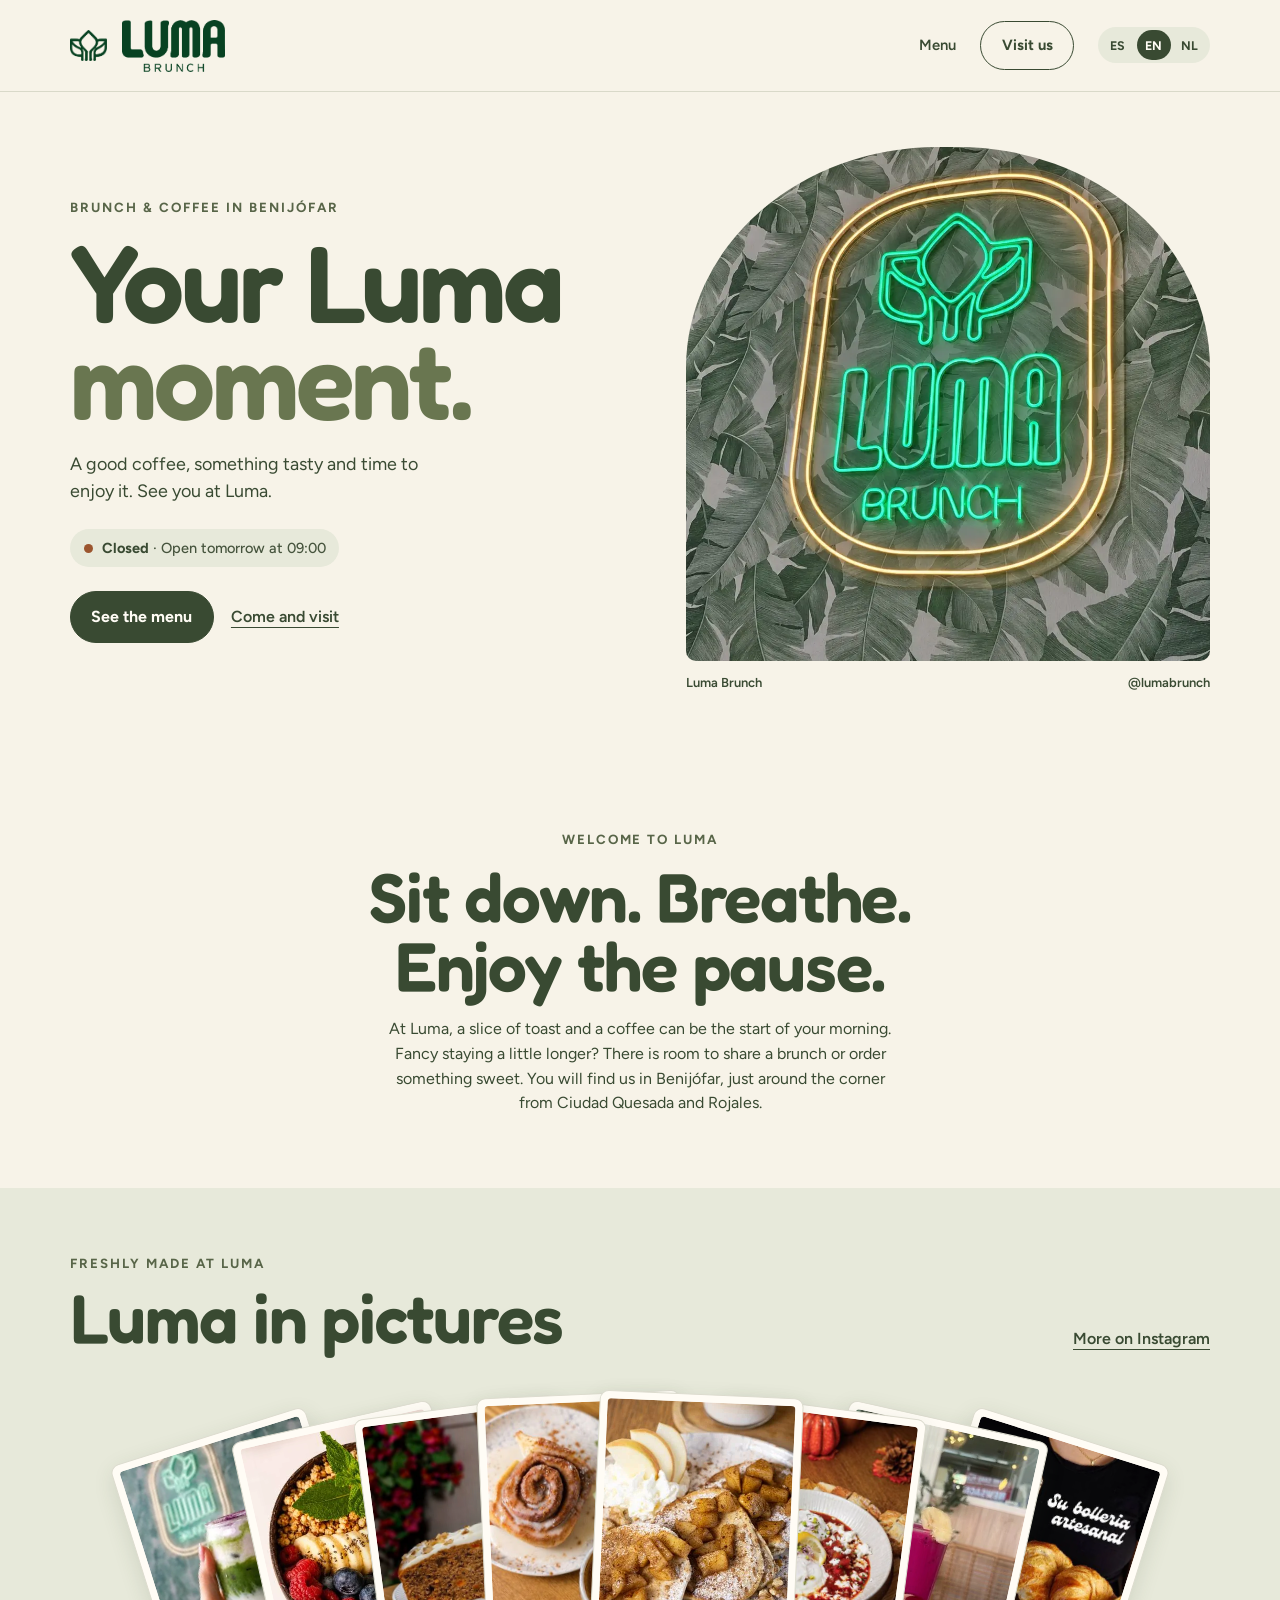
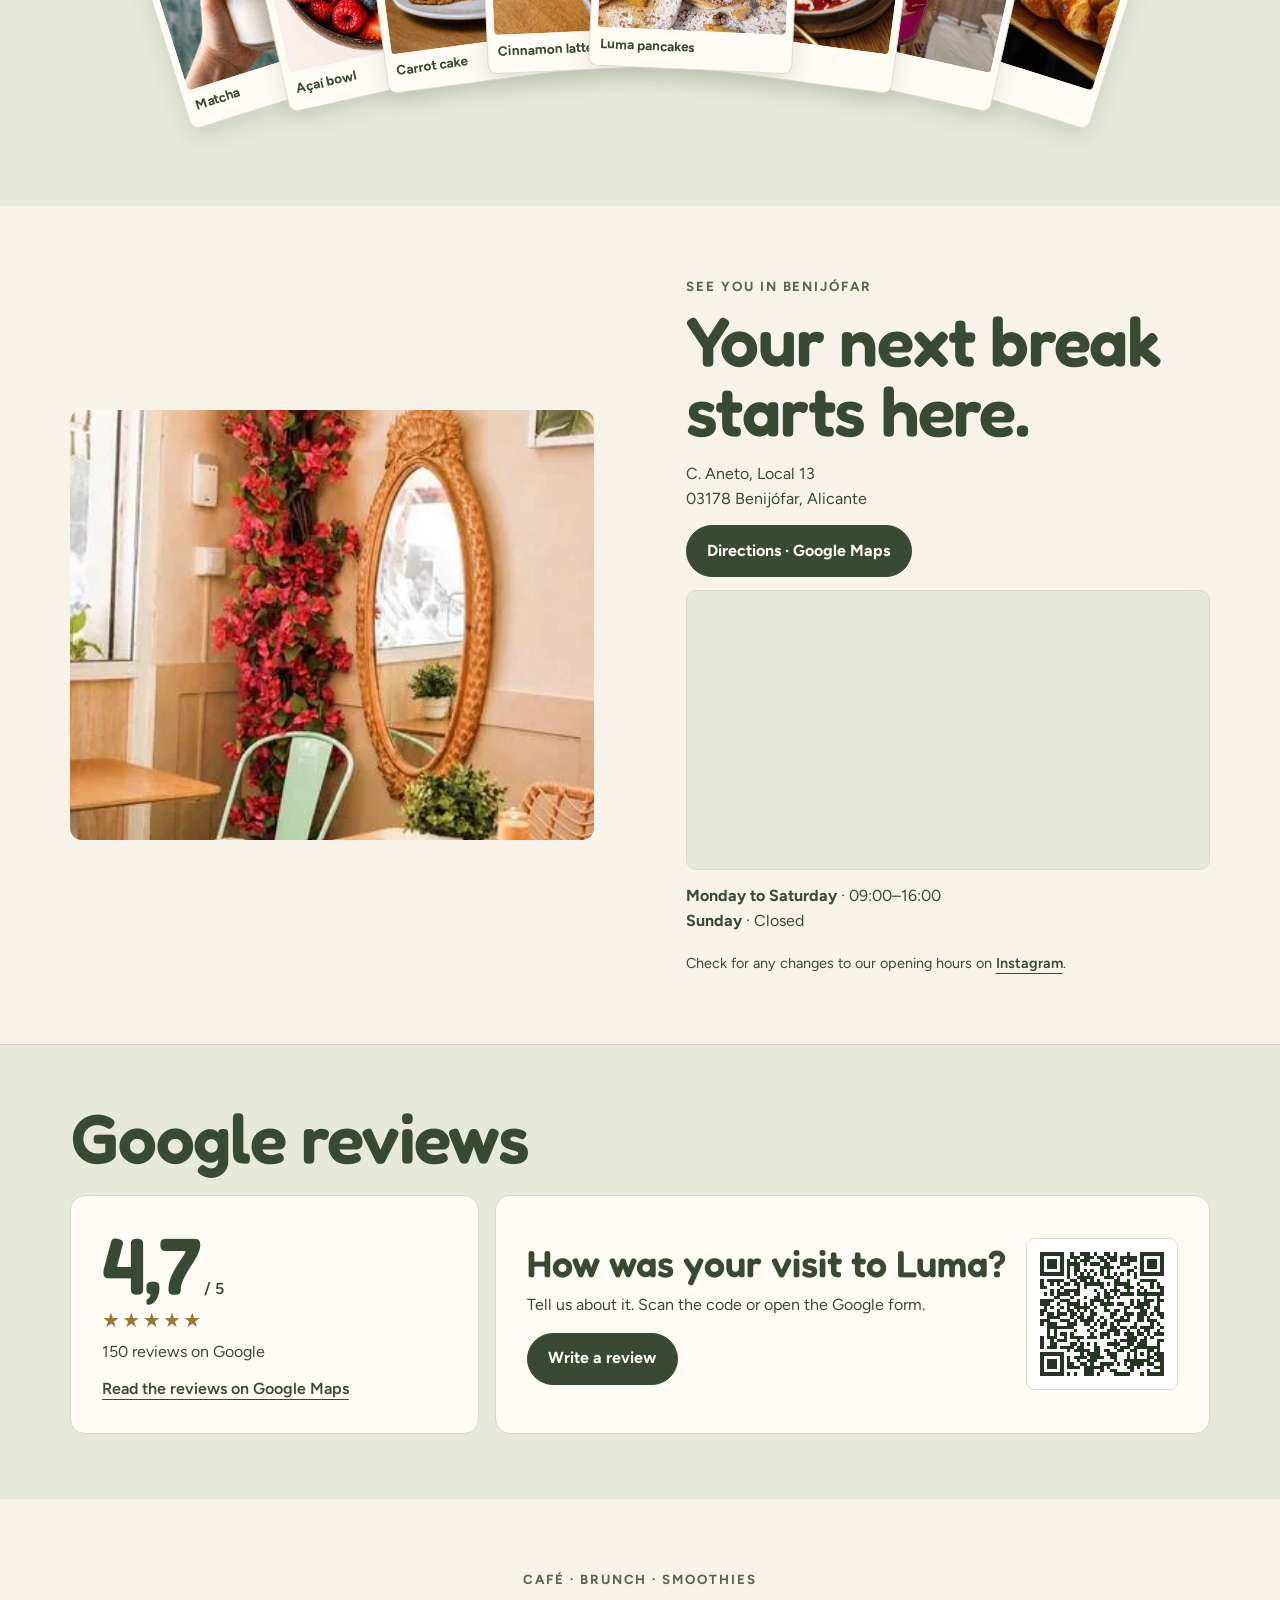
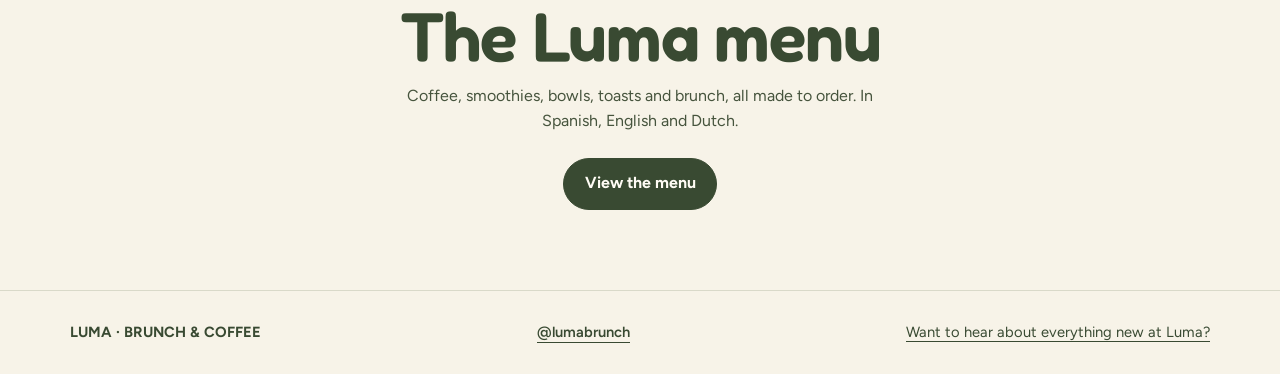
==== commit 2c7ed816: "Homepage in ES/EN/NL met hreflang en automatische taalkeuze; geo-coördinaten; logo voor Google - en/" ====
--- a/index.html
+++ b/index.html
@@ -6,7 +6,15 @@
 <meta name="google-site-verification" content="cE4vDG-liai5hOQlIfG9rS69vHkL8d6ks3oAklpCcnk">
 <meta name="description" content="Brunch, desayunos y café en Benijófar, a un paso de Ciudad Quesada y Rojales. Tostadas, bowls, smoothies y zumos naturales. Lun–sáb 9:00–16:00.">
 <link rel="canonical" href="https://luma-brunch.es/">
-<link rel="icon" type="image/webp" href="home-assets/luma-flower.webp">
+<link rel="alternate" hreflang="es" href="https://luma-brunch.es/">
+<link rel="alternate" hreflang="en" href="https://luma-brunch.es/en/">
+<link rel="alternate" hreflang="nl" href="https://luma-brunch.es/nl/">
+<link rel="alternate" hreflang="x-default" href="https://luma-brunch.es/">
+<script>/*taal-doorverwijzing*/(function(){try{if(/bot|crawl|spider|slurp|google|bing|lighthouse|facebookexternalhit|whatsapp|telegram|preview/i.test(navigator.userAgent))return;var s=null;try{s=localStorage.getItem('luma-lang')}catch(e){}var l=s||((navigator.languages&&navigator.languages[0])||navigator.language||'es').slice(0,2).toLowerCase();if(l==='en'||l==='nl')location.replace('/'+l+'/'+location.search+location.hash)}catch(e){}})();</script>
+<link rel="icon" href="favicon.ico" sizes="48x48">
+<link rel="icon" type="image/png" sizes="96x96" href="home-assets/icon-96.png">
+<link rel="icon" type="image/png" sizes="192x192" href="home-assets/icon-192.png">
+<link rel="apple-touch-icon" href="apple-touch-icon.png">
 <meta name="theme-color" content="#f7f3e8">
 <title>Brunch y desayunos en Benijófar | Luma Brunch &amp; Coffee</title>
 <meta property="og:type" content="restaurant">
@@ -20,7 +28,7 @@
 <meta property="og:image:height" content="630">
 <meta property="og:image:alt" content="Tortitas de Luma Brunch con manzana y canela">
 <meta name="twitter:card" content="summary_large_image">
-<script type="application/ld+json">{"@context":"https://schema.org","@type":"Restaurant","@id":"https://luma-brunch.es/#restaurant","name":"Luma Brunch","alternateName":"Luma Brunch & Coffee","description":"Brunch, desayunos, café de especialidad, smoothies, bowls y zumos naturales preparados al momento en Benijófar (Alicante), junto a Ciudad Quesada y Rojales.","url":"https://luma-brunch.es/","image":["https://luma-brunch.es/home-assets/luma-compartir.jpg","https://luma-brunch.es/home-assets/luma-neon.webp","https://luma-brunch.es/home-assets/interior.webp"],"logo":"https://luma-brunch.es/home-assets/luma-badge.webp","address":{"@type":"PostalAddress","streetAddress":"Calle Aneto, Local 13","addressLocality":"Benijófar","addressRegion":"Alicante","postalCode":"03178","addressCountry":"ES"},"hasMap":"https://maps.google.com/maps?cid=3795068254731016623","openingHoursSpecification":[{"@type":"OpeningHoursSpecification","dayOfWeek":["Monday","Tuesday","Wednesday","Thursday","Friday","Saturday"],"opens":"09:00","closes":"16:00"}],"servesCuisine":["Brunch","Desayunos","Café","Smoothies y bowls"],"priceRange":"€","hasMenu":"https://luma-brunch.es/carta/","areaServed":["Benijófar","Ciudad Quesada","Rojales","Costa Blanca"],"sameAs":["https://www.instagram.com/lumabrunch/","https://www.tiktok.com/@lumabrunch","https://maps.google.com/maps?cid=3795068254731016623"]}</script>
+<script type="application/ld+json">{"@context":"https://schema.org","@type":"Restaurant","@id":"https://luma-brunch.es/#restaurant","name":"Luma Brunch","alternateName":"Luma Brunch & Coffee","description":"Brunch, desayunos, café de especialidad, smoothies, bowls y zumos naturales preparados al momento en Benijófar (Alicante), junto a Ciudad Quesada y Rojales.","url":"https://luma-brunch.es/","image":["https://luma-brunch.es/home-assets/luma-compartir.jpg","https://luma-brunch.es/home-assets/luma-neon.webp","https://luma-brunch.es/home-assets/interior.webp"],"logo":"https://luma-brunch.es/home-assets/luma-logo.png","address":{"@type":"PostalAddress","streetAddress":"Calle Aneto, Local 13","addressLocality":"Benijófar","addressRegion":"Alicante","postalCode":"03178","addressCountry":"ES"},"geo":{"@type":"GeoCoordinates","latitude":38.08253,"longitude":-0.73414},"hasMap":"https://maps.google.com/maps?cid=3795068254731016623","openingHoursSpecification":[{"@type":"OpeningHoursSpecification","dayOfWeek":["Monday","Tuesday","Wednesday","Thursday","Friday","Saturday"],"opens":"09:00","closes":"16:00"}],"servesCuisine":["Brunch","Desayunos","Café","Smoothies y bowls"],"priceRange":"€","hasMenu":"https://luma-brunch.es/carta/","areaServed":["Benijófar","Ciudad Quesada","Rojales","Costa Blanca"],"sameAs":["https://www.instagram.com/lumabrunch/","https://www.tiktok.com/@lumabrunch","https://maps.google.com/maps?cid=3795068254731016623"]}</script>
 <link rel="preconnect" href="https://fonts.googleapis.com">
 <link rel="preconnect" href="https://fonts.gstatic.com" crossorigin>
 <link rel="stylesheet" href="https://fonts.googleapis.com/css2?family=Fredoka:wght@500;600;700&family=Figtree:wght@400;500;600;700&display=swap">
@@ -31,7 +39,7 @@
 .wrap{width:min(1140px,calc(100% - 72px));margin-inline:auto}
 .skip{position:absolute;top:-100px}.skip:focus{top:8px;left:8px;background:var(--paper);z-index:12;padding:.75rem}
 header{border-bottom:1px solid var(--line)}.top{display:flex;align-items:center;justify-content:space-between;gap:24px;min-height:91px}.brand{display:flex;align-items:center;gap:10px}.brand .flower{width:37px;height:37px;object-fit:contain}.brand .wordmark{width:113px;height:52px;object-fit:contain}
-nav,.actions{display:flex;align-items:center;gap:24px;flex-wrap:wrap}nav a{font-size:.925rem;font-weight:600}
+nav,.actions{display:flex;align-items:center;gap:24px;flex-wrap:wrap}nav a{font-size:.925rem;font-weight:600}.langs{display:inline-flex;gap:2px;background:var(--soft);padding:3px;border-radius:100px}.langs a{min-width:34px;min-height:30px;display:inline-flex;align-items:center;justify-content:center;border-radius:100px;font-size:.78rem;font-weight:700;letter-spacing:.04em}.langs a[aria-current=true]{background:var(--green);color:var(--paper)}@media(max-width:430px){nav .button.outline{display:none}.langs a{min-width:30px}}
 .button{display:inline-flex;align-items:center;justify-content:center;padding:.78rem 1.28rem;border-radius:100px;color:var(--paper);background:var(--green);border:1px solid var(--green);font-weight:700;min-height:44px}.outline{color:var(--green);background:transparent}.button:hover{background:#4d5d42;color:var(--paper)}.text-link{text-decoration:underline;text-underline-offset:5px;font-weight:600}
 .eyebrow{font-weight:700;font-size:.83rem;letter-spacing:.15em;text-transform:uppercase;color:#586548}
 .hero{padding-block:55px 59px;display:grid;grid-template-columns:1fr 1fr;gap:8%;align-items:center}.hero h1{font:600 clamp(4.2rem,8.5vw,8.15rem)/.89 var(--headline);letter-spacing:-.027em;margin:16px 0 22px}.hero h1 span{display:block;color:#697650}.intro{max-width:22rem;font-size:1.12rem}
@@ -129,6 +137,7 @@
     <a class="brand" href="#inicio" aria-label="Luma Brunch"><img class="flower" src="home-assets/luma-flower.webp" alt=""><img class="wordmark" src="home-assets/luma-wordmark.webp" alt=""></a>
     <nav aria-label="Navegación principal">
       <a href="carta/">La carta</a><a class="button outline" href="#visitanos">Visítanos</a>
+      <span class="langs" role="group" aria-label="Idioma / Language / Taal"><a href="/" hreflang="es" lang="es" aria-current="true" data-lang="es">ES</a><a href="/en/" hreflang="en" lang="en" data-lang="en">EN</a><a href="/nl/" hreflang="nl" lang="nl" data-lang="nl">NL</a></span>
     </nav>
   </div>
 </header>
@@ -228,6 +237,7 @@
   <figure><img id="full-photo" alt=""><figcaption id="photo-title"></figcaption></figure>
 </dialog>
 <script>
+document.querySelectorAll('.langs a').forEach(a => a.addEventListener('click', () => { try { localStorage.setItem('luma-lang', a.dataset.lang); } catch (e) {} }));
 const localClock = new Intl.DateTimeFormat("en-GB", {
   timeZone: "Europe/Madrid", weekday: "short", hour: "2-digit", minute: "2-digit", hourCycle: "h23"
 });
@@ -351,8 +361,7 @@
   const params = new URLSearchParams(location.search);
   const bron = ['qr','instagram','tiktok'].includes(params.get('suscribir')) ? params.get('suscribir') : 'website';
   const taal = () => {
-    let saved = null; try { saved = localStorage.getItem('luma-lang'); } catch (e) {}
-    const v = saved || (navigator.language || 'es').slice(0,2);
+    const v = document.documentElement.lang;
     return ['es','en','nl'].includes(v) ? v : 'es';
   };
   const open = () => dialog.showModal();
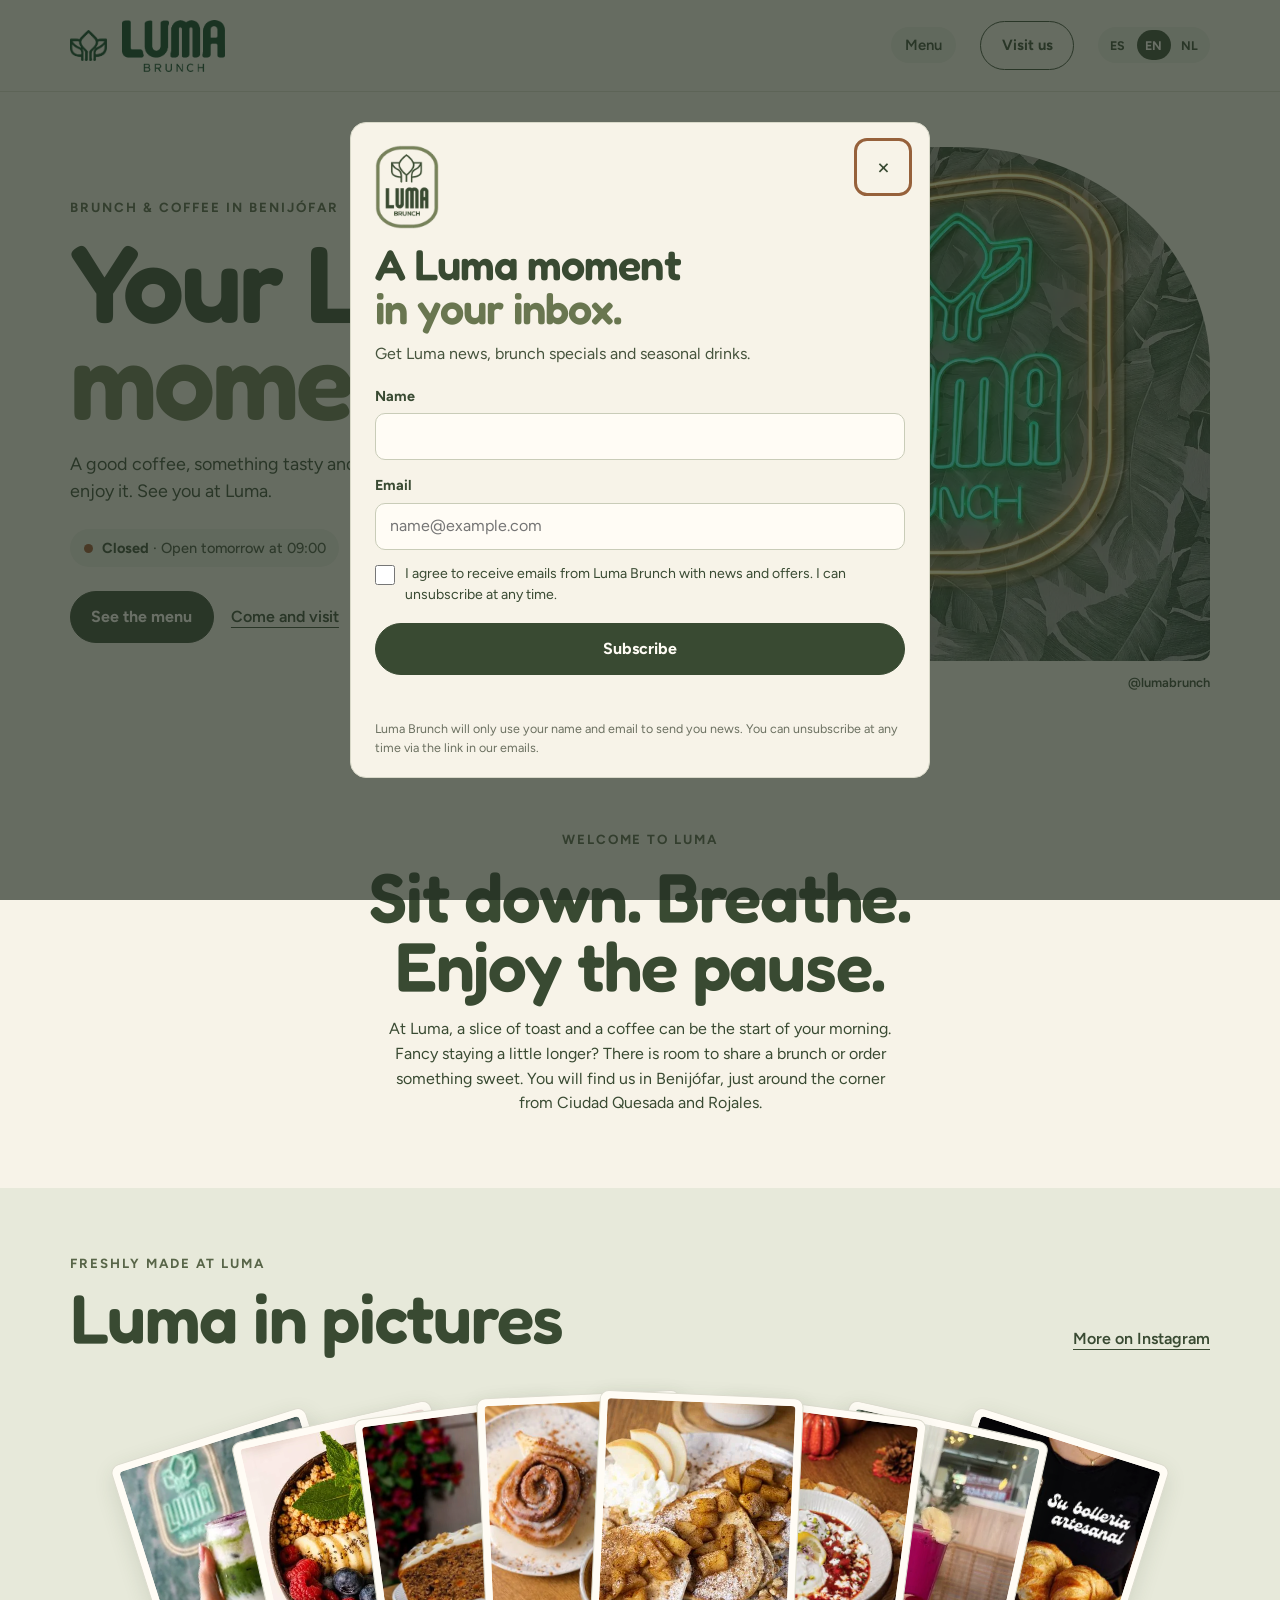
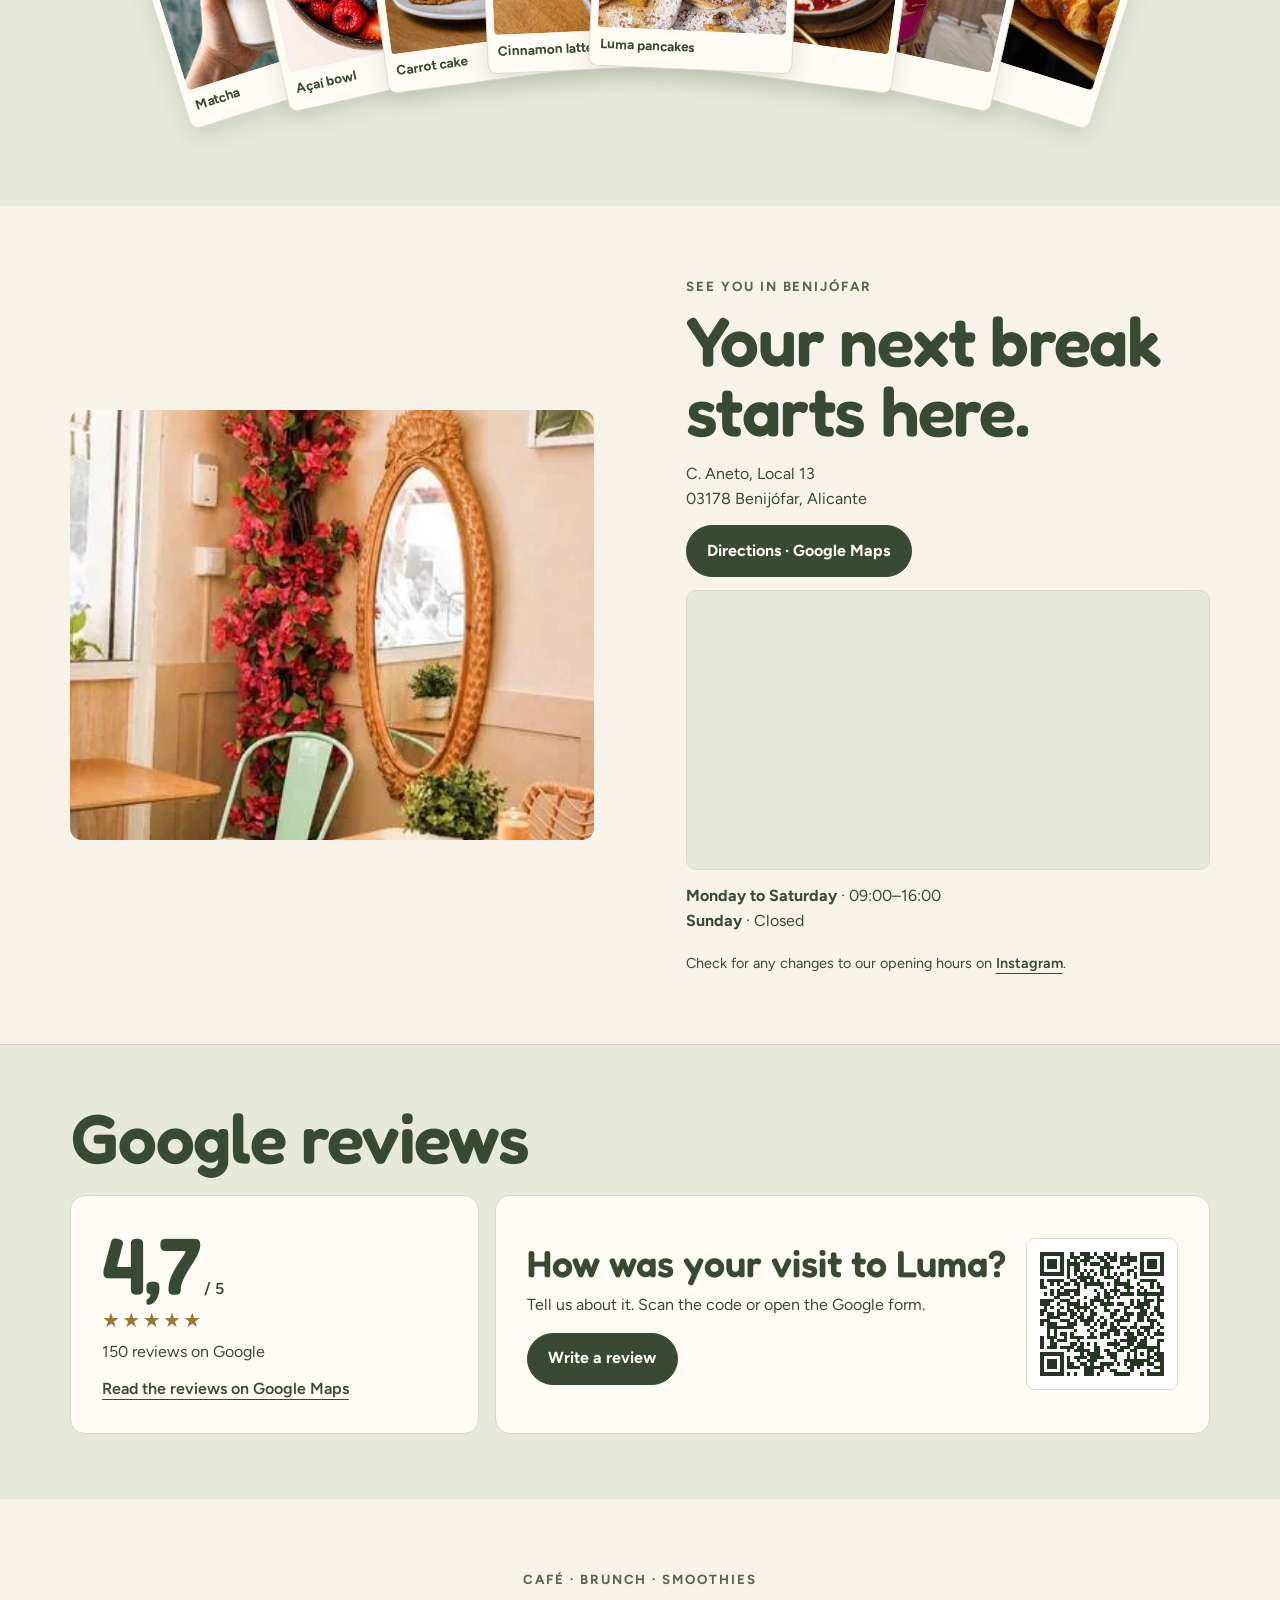
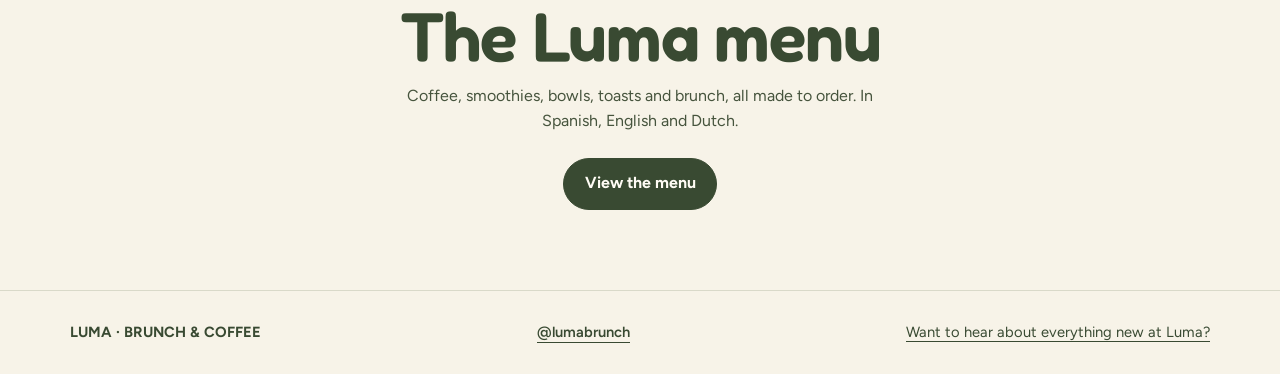
==== commit 0030b502: "Menuknop als lichtgroen pilletje; nieuwsbrief-pop-up bij 60% scrollen - 'La carta/Menu/Menukaart' in" ====
--- a/index.html
+++ b/index.html
@@ -10,7 +10,7 @@
 <link rel="alternate" hreflang="en" href="https://luma-brunch.es/en/">
 <link rel="alternate" hreflang="nl" href="https://luma-brunch.es/nl/">
 <link rel="alternate" hreflang="x-default" href="https://luma-brunch.es/">
-<script>/*taal-doorverwijzing*/(function(){try{if(/bot|crawl|spider|slurp|google|bing|lighthouse|facebookexternalhit|whatsapp|telegram|preview/i.test(navigator.userAgent))return;var s=null;try{s=localStorage.getItem('luma-lang')}catch(e){}var l=s||((navigator.languages&&navigator.languages[0])||navigator.language||'es').slice(0,2).toLowerCase();if(l==='en'||l==='nl')location.replace('/'+l+'/'+location.search+location.hash)}catch(e){}})();</script>
+<script>/*taal-doorverwijzing*/(function(){try{if(/bot|crawl|spider|slurp|google|bing|lighthouse|facebookexternalhit|whatsapp|telegram|preview/i.test(navigator.userAgent))return;var q=new URLSearchParams(location.search).get('lang');if(q==='es'||q==='en'||q==='nl'){try{localStorage.setItem('luma-lang',q)}catch(e){}if(q==='es')return}var s=null;try{s=localStorage.getItem('luma-lang')}catch(e){}var l=q||s||((navigator.languages&&navigator.languages[0])||navigator.language||'es').slice(0,2).toLowerCase();if(l==='en'||l==='nl')location.replace('/'+l+'/'+location.search+location.hash)}catch(e){}})();</script>
 <link rel="icon" href="favicon.ico" sizes="48x48">
 <link rel="icon" type="image/png" sizes="96x96" href="home-assets/icon-96.png">
 <link rel="icon" type="image/png" sizes="192x192" href="home-assets/icon-192.png">
@@ -39,7 +39,7 @@
 .wrap{width:min(1140px,calc(100% - 72px));margin-inline:auto}
 .skip{position:absolute;top:-100px}.skip:focus{top:8px;left:8px;background:var(--paper);z-index:12;padding:.75rem}
 header{border-bottom:1px solid var(--line)}.top{display:flex;align-items:center;justify-content:space-between;gap:24px;min-height:91px}.brand{display:flex;align-items:center;gap:10px}.brand .flower{width:37px;height:37px;object-fit:contain}.brand .wordmark{width:113px;height:52px;object-fit:contain}
-nav,.actions{display:flex;align-items:center;gap:24px;flex-wrap:wrap}nav a{font-size:.925rem;font-weight:600}.langs{display:inline-flex;gap:2px;background:var(--soft);padding:3px;border-radius:100px}.langs a{min-width:34px;min-height:30px;display:inline-flex;align-items:center;justify-content:center;border-radius:100px;font-size:.78rem;font-weight:700;letter-spacing:.04em}.langs a[aria-current=true]{background:var(--green);color:var(--paper)}@media(max-width:430px){nav .button.outline{display:none}.langs a{min-width:30px}}
+nav,.actions{display:flex;align-items:center;gap:24px;flex-wrap:wrap}nav a{font-size:.925rem;font-weight:600}.nav-carta{display:inline-flex;align-items:center;min-height:36px;padding:0 14px;border-radius:100px;background:var(--soft)}.nav-carta:hover{background:#dde0cc}.langs{display:inline-flex;gap:2px;background:var(--soft);padding:3px;border-radius:100px}.langs a{min-width:34px;min-height:30px;display:inline-flex;align-items:center;justify-content:center;border-radius:100px;font-size:.78rem;font-weight:700;letter-spacing:.04em}.langs a[aria-current=true]{background:var(--green);color:var(--paper)}@media(max-width:430px){nav .button.outline{display:none}.langs a{min-width:30px}}
 .button{display:inline-flex;align-items:center;justify-content:center;padding:.78rem 1.28rem;border-radius:100px;color:var(--paper);background:var(--green);border:1px solid var(--green);font-weight:700;min-height:44px}.outline{color:var(--green);background:transparent}.button:hover{background:#4d5d42;color:var(--paper)}.text-link{text-decoration:underline;text-underline-offset:5px;font-weight:600}
 .eyebrow{font-weight:700;font-size:.83rem;letter-spacing:.15em;text-transform:uppercase;color:#586548}
 .hero{padding-block:55px 59px;display:grid;grid-template-columns:1fr 1fr;gap:8%;align-items:center}.hero h1{font:600 clamp(4.2rem,8.5vw,8.15rem)/.89 var(--headline);letter-spacing:-.027em;margin:16px 0 22px}.hero h1 span{display:block;color:#697650}.intro{max-width:22rem;font-size:1.12rem}
@@ -136,8 +136,8 @@
   <div class="wrap top">
     <a class="brand" href="#inicio" aria-label="Luma Brunch"><img class="flower" src="home-assets/luma-flower.webp" alt=""><img class="wordmark" src="home-assets/luma-wordmark.webp" alt=""></a>
     <nav aria-label="Navegación principal">
-      <a href="carta/">La carta</a><a class="button outline" href="#visitanos">Visítanos</a>
-      <span class="langs" role="group" aria-label="Idioma / Language / Taal"><a href="/" hreflang="es" lang="es" aria-current="true" data-lang="es">ES</a><a href="/en/" hreflang="en" lang="en" data-lang="en">EN</a><a href="/nl/" hreflang="nl" lang="nl" data-lang="nl">NL</a></span>
+      <a class="nav-carta" href="carta/">La carta</a><a class="button outline" href="#visitanos">Visítanos</a>
+      <span class="langs" role="group" aria-label="Idioma / Language / Taal"><a href="/?lang=es" hreflang="es" lang="es" aria-current="true" data-lang="es">ES</a><a href="/en/" hreflang="en" lang="en" data-lang="en">EN</a><a href="/nl/" hreflang="nl" lang="nl" data-lang="nl">NL</a></span>
     </nav>
   </div>
 </header>
@@ -359,7 +359,7 @@
   const msg = form.querySelector('.nl-msg');
   const btn = form.querySelector('.nl-submit');
   const params = new URLSearchParams(location.search);
-  const bron = ['qr','instagram','tiktok'].includes(params.get('suscribir')) ? params.get('suscribir') : 'website';
+  let bron = ['qr','instagram','tiktok'].includes(params.get('suscribir')) ? params.get('suscribir') : 'website';
   const taal = () => {
     const v = document.documentElement.lang;
     return ['es','en','nl'].includes(v) ? v : 'es';
@@ -367,6 +367,27 @@
   const open = () => dialog.showModal();
   document.getElementById('newsletter-trigger').addEventListener('click', open);
   if (params.has('suscribir')) addEventListener('load', open);
+  dialog.addEventListener('click', e => { if (e.target === dialog) dialog.close(); });
+
+  // Automatisch openen na 60% scrollen: per apparaat hooguit 1x; na sluiten 30 dagen niet, na inschrijven nooit.
+  const KEY = 'luma-nl-auto', DAG = 864e5;
+  let geheugen = null;
+  const lees = () => { try { return localStorage.getItem(KEY); } catch (e) { return geheugen; } };
+  const bewaar = v => { geheugen = v; try { localStorage.setItem(KEY, v); } catch (e) {} };
+  const status = lees();
+  const mag = !params.has('suscribir') && status !== 'ingeschreven' && !(status && Date.now() - Number(status) < 30 * DAG);
+  if (mag) {
+    const check = () => {
+      const max = document.documentElement.scrollHeight - innerHeight;
+      if (max <= 0 || scrollY / max < 0.6) return;
+      if (document.querySelector('dialog[open]')) return;
+      removeEventListener('scroll', check);
+      bron = 'website-scroll';
+      bewaar(String(Date.now()));
+      dialog.showModal();
+    };
+    addEventListener('scroll', check, { passive: true });
+  }
   form.addEventListener('submit', async (e) => {
     e.preventDefault();
     msg.textContent = '';
@@ -382,7 +403,7 @@
         body: JSON.stringify({ p_email: email, p_naam: form.naam.value.trim(), p_taal: taal(), p_bron: bron, p_toestemming: true })
       });
       if (!r.ok) throw new Error(r.status);
-      form.hidden = true; done.hidden = false;
+      form.hidden = true; done.hidden = false; bewaar('ingeschreven');
     } catch (err) {
       msg.textContent = 'Algo ha fallado. Inténtalo de nuevo en un momento.';
     } finally {
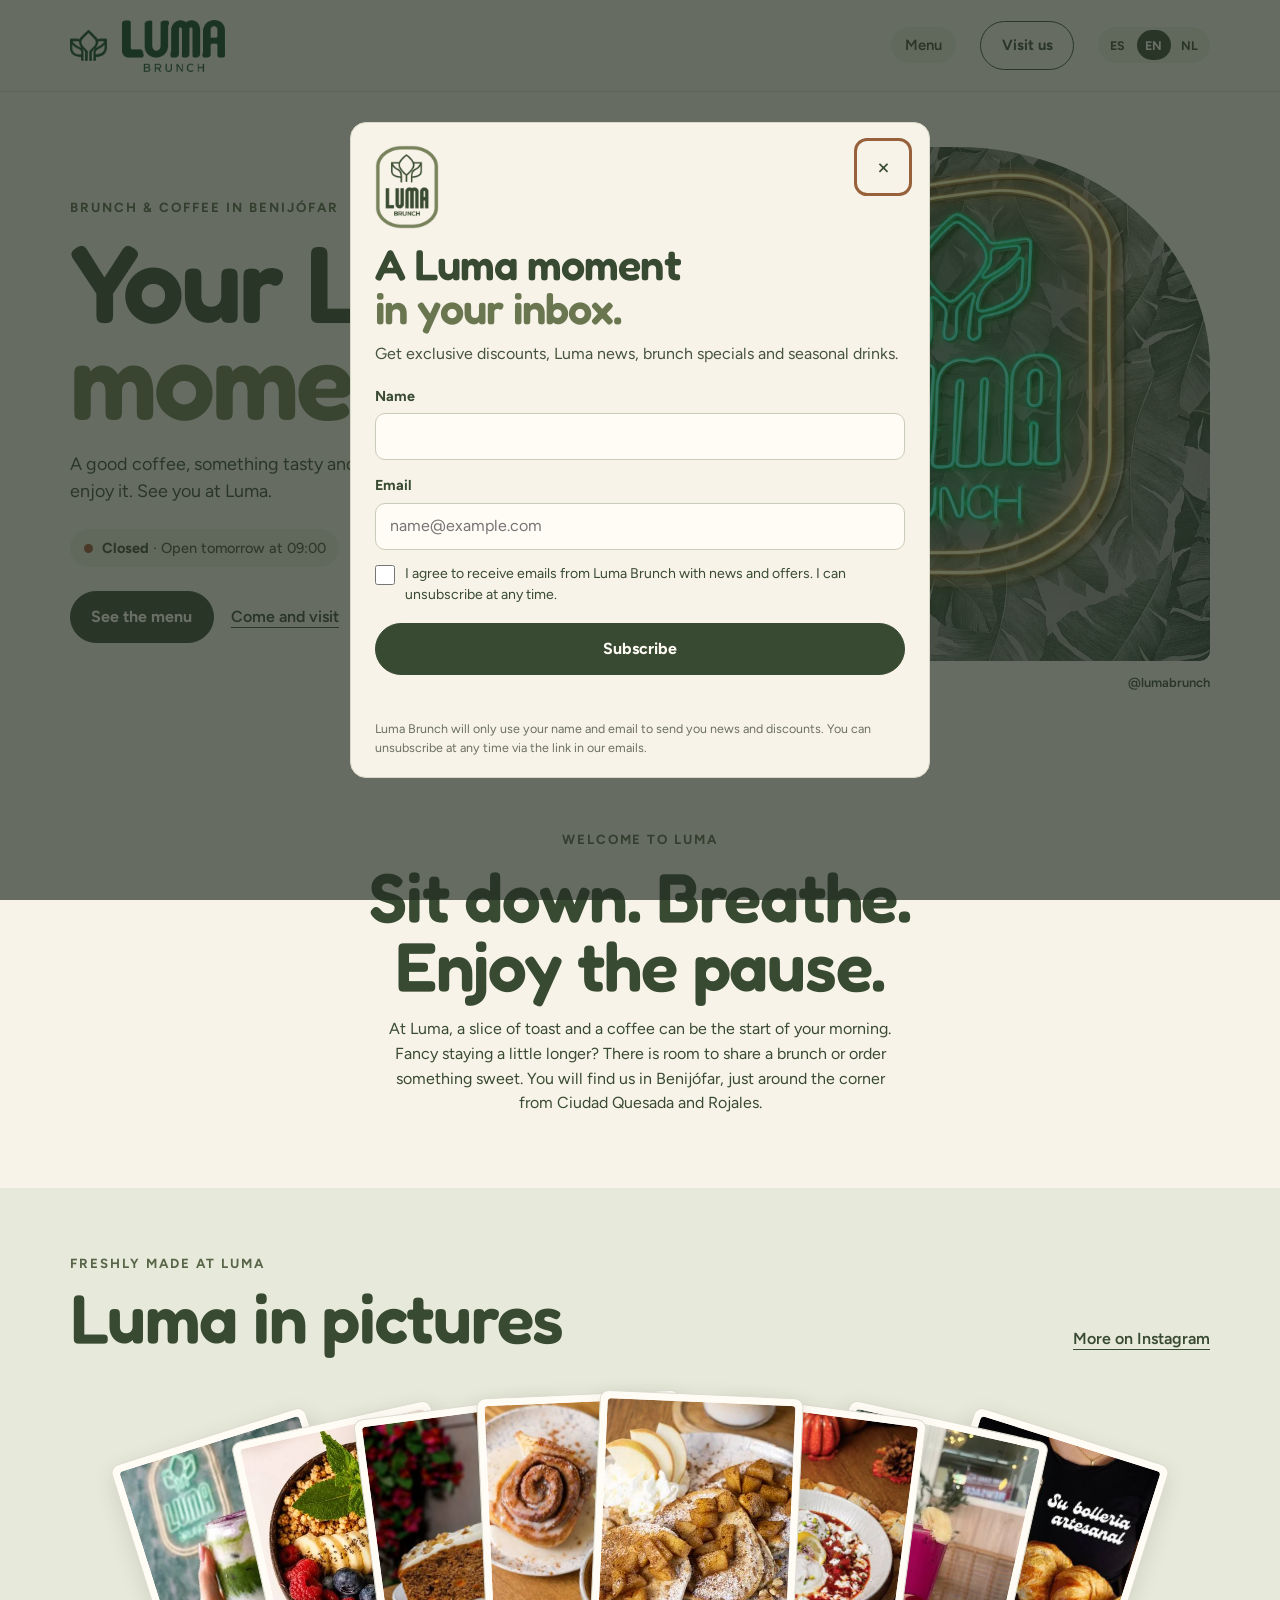
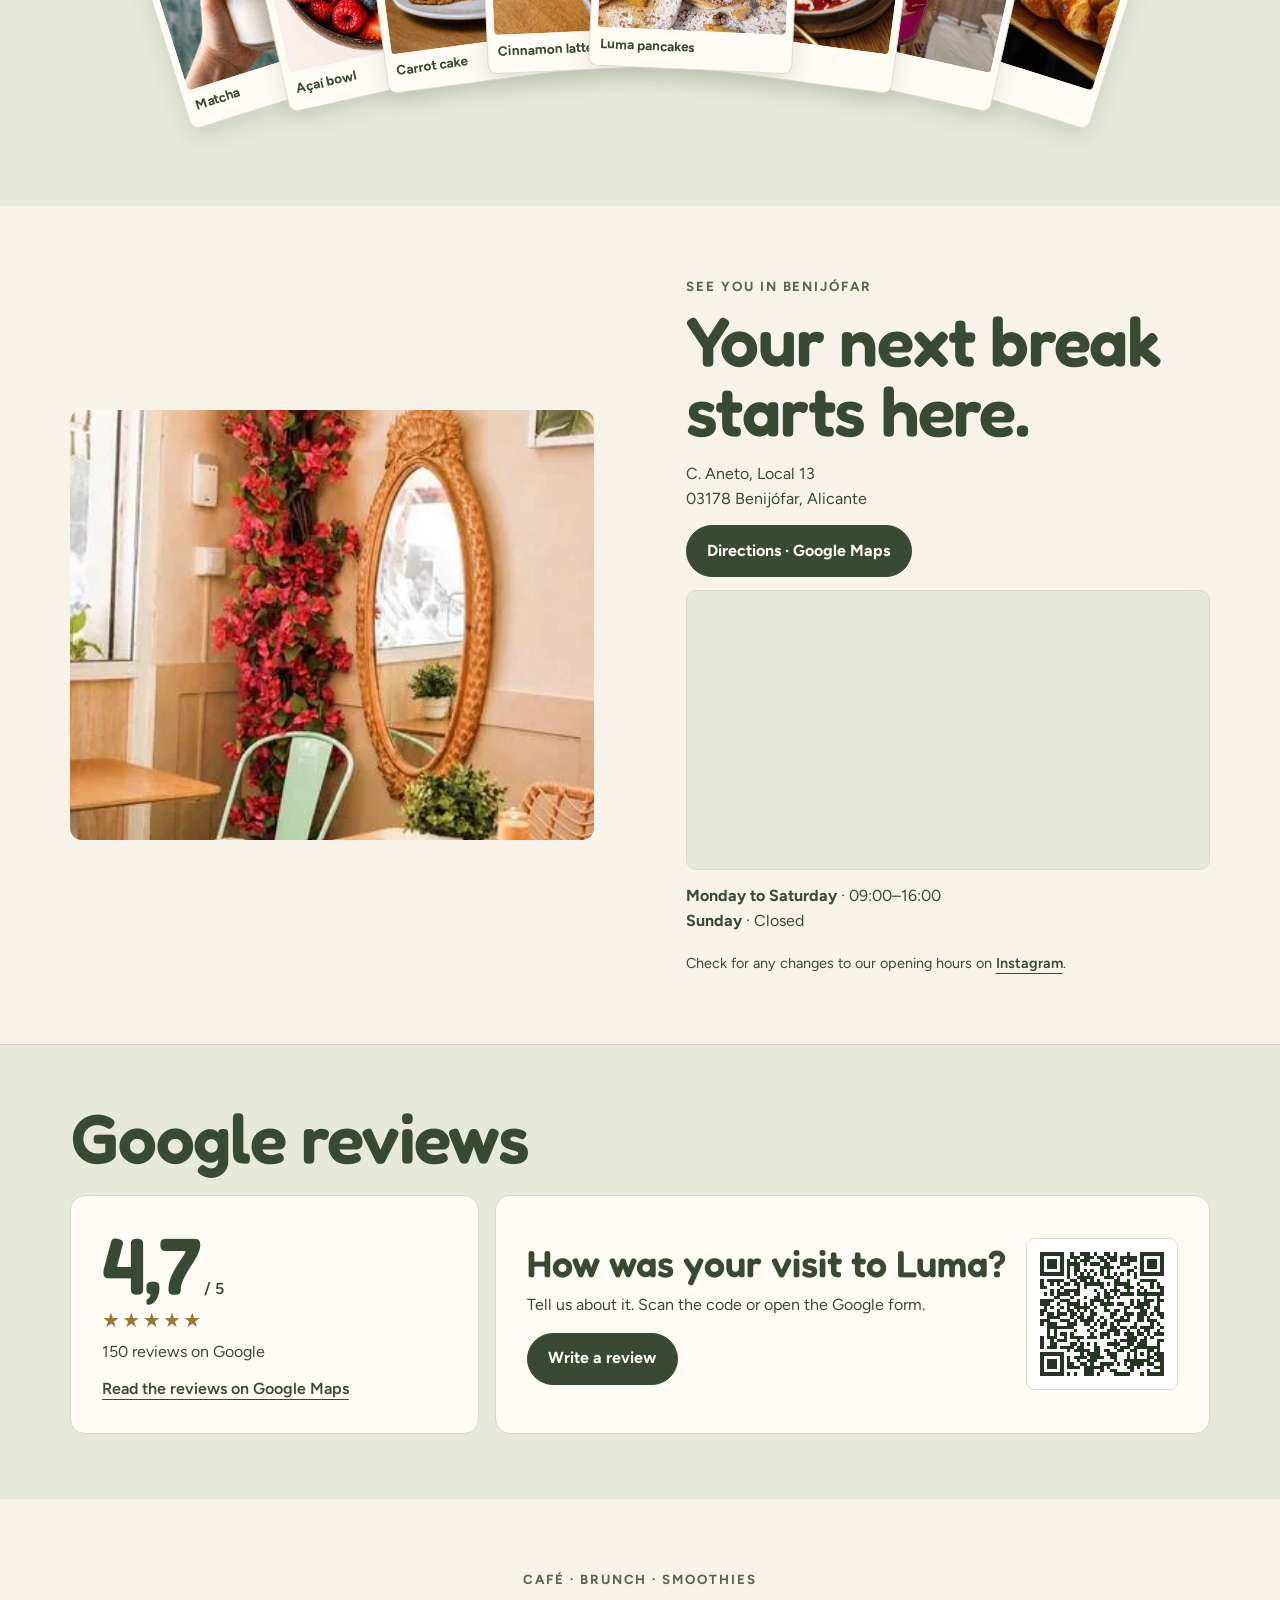
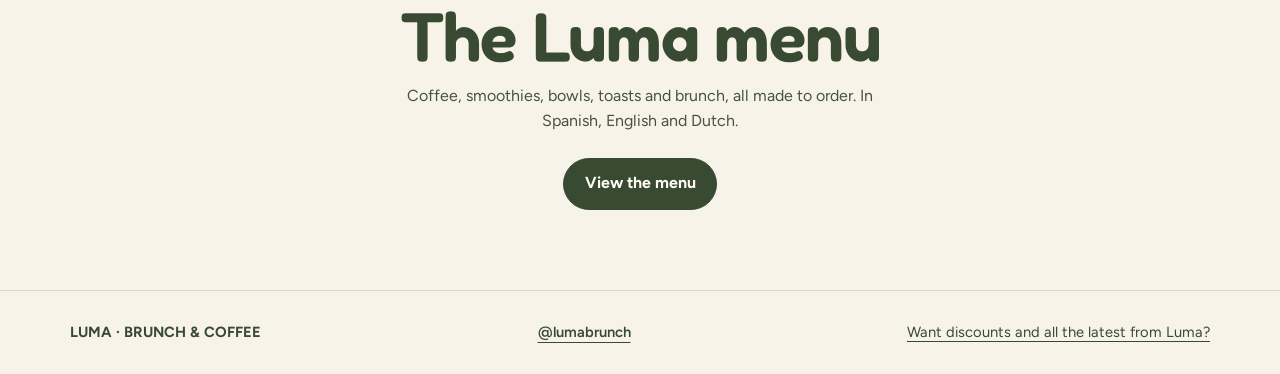
==== commit 026c8524: "Nieuwsbrief: kortingen noemen in pop-up, footer en privacytekst (ES/EN/NL) Co-Authored-By: Claude Op" ====
--- a/index.html
+++ b/index.html
@@ -213,12 +213,12 @@
   <a class="button" href="carta/">Ver la carta</a>
 </section>
 </main>
-<footer><div class="wrap footer"><strong>LUMA · BRUNCH &amp; COFFEE</strong><a class="text-link" href="https://www.instagram.com/lumabrunch/">@lumabrunch</a><button class="newsletter-trigger" id="newsletter-trigger" type="button" aria-haspopup="dialog">¿Quieres estar al día de todas las novedades?</button></div></footer>
+<footer><div class="wrap footer"><strong>LUMA · BRUNCH &amp; COFFEE</strong><a class="text-link" href="https://www.instagram.com/lumabrunch/">@lumabrunch</a><button class="newsletter-trigger" id="newsletter-trigger" type="button" aria-haspopup="dialog">¿Quieres descuentos y todas las novedades de Luma?</button></div></footer>
 <dialog id="newsletter" class="newsletter-dialog" aria-labelledby="nl-title">
   <form method="dialog" class="nl-top"><img class="nl-logo" src="home-assets/luma-badge.webp" alt="Luma Brunch" width="84" height="111"><button class="newsletter-close" aria-label="Cerrar" autofocus>×</button></form>
   <form class="nl-form" id="nl-form" novalidate>
     <h2 id="nl-title">Un momento Luma<br><span>en tu correo.</span></h2>
-    <p class="nl-lead">Recibe las novedades de Luma, los especiales de brunch y las bebidas de temporada.</p>
+    <p class="nl-lead">Recibe descuentos exclusivos, las novedades de Luma, los especiales de brunch y las bebidas de temporada.</p>
     <label class="nl-field"><span>Nombre</span><input name="naam" type="text" autocomplete="given-name" maxlength="100"></label>
     <label class="nl-field"><span>Correo electrónico</span><input name="email" type="email" autocomplete="email" placeholder="nombre@ejemplo.com" required maxlength="254"></label>
     <label class="nl-hp" aria-hidden="true">Web<input name="web" type="text" tabindex="-1" autocomplete="off"></label>
@@ -230,7 +230,7 @@
     <h2>¡Gracias! <span>💚</span></h2>
     <p>Ya estás en la lista. Muy pronto recibirás nuestras novedades.</p>
   </div>
-  <p class="nl-legal">Luma Brunch usará tu nombre y correo solo para enviarte novedades. Puedes darte de baja en cualquier momento desde el enlace de nuestros correos.</p>
+  <p class="nl-legal">Luma Brunch usará tu nombre y correo solo para enviarte novedades y descuentos. Puedes darte de baja en cualquier momento desde el enlace de nuestros correos.</p>
 </dialog>
 <dialog id="photo-dialog" aria-labelledby="photo-title">
   <form method="dialog"><button class="button outline">Cerrar</button></form>
